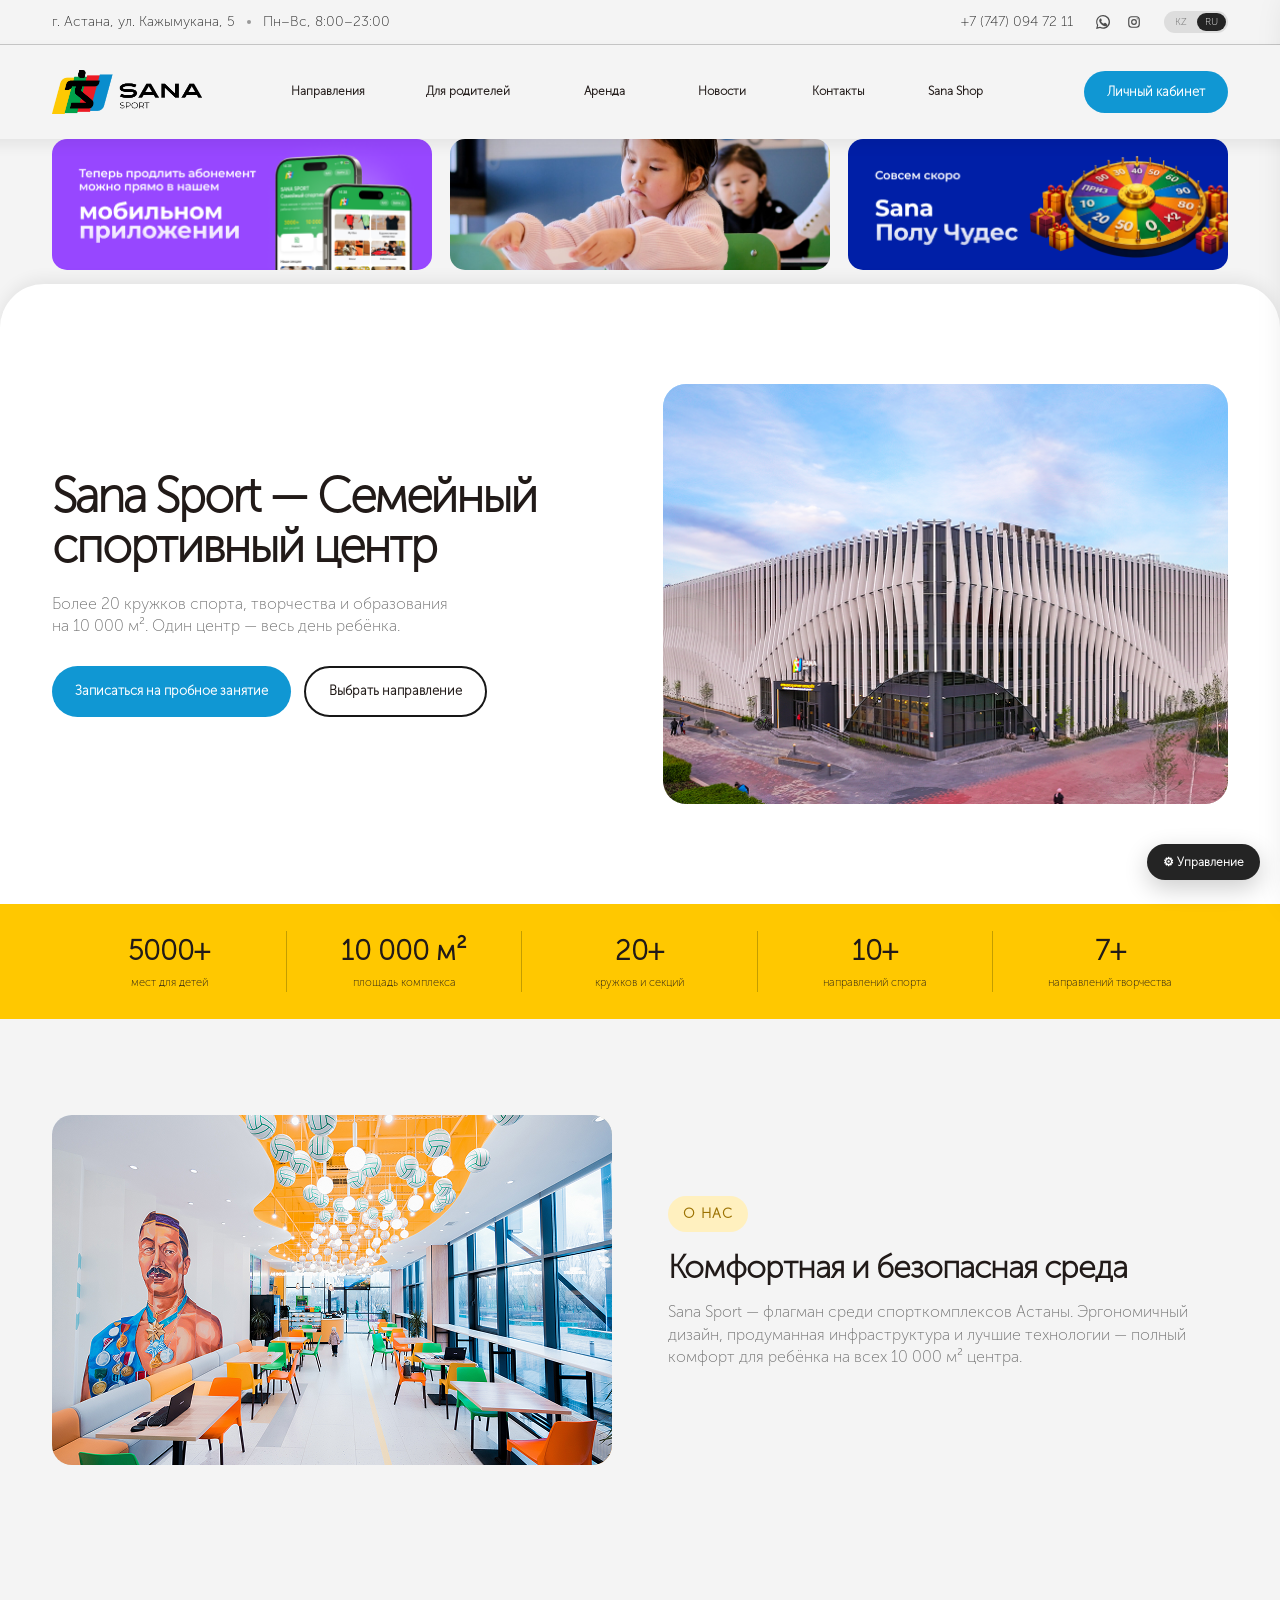
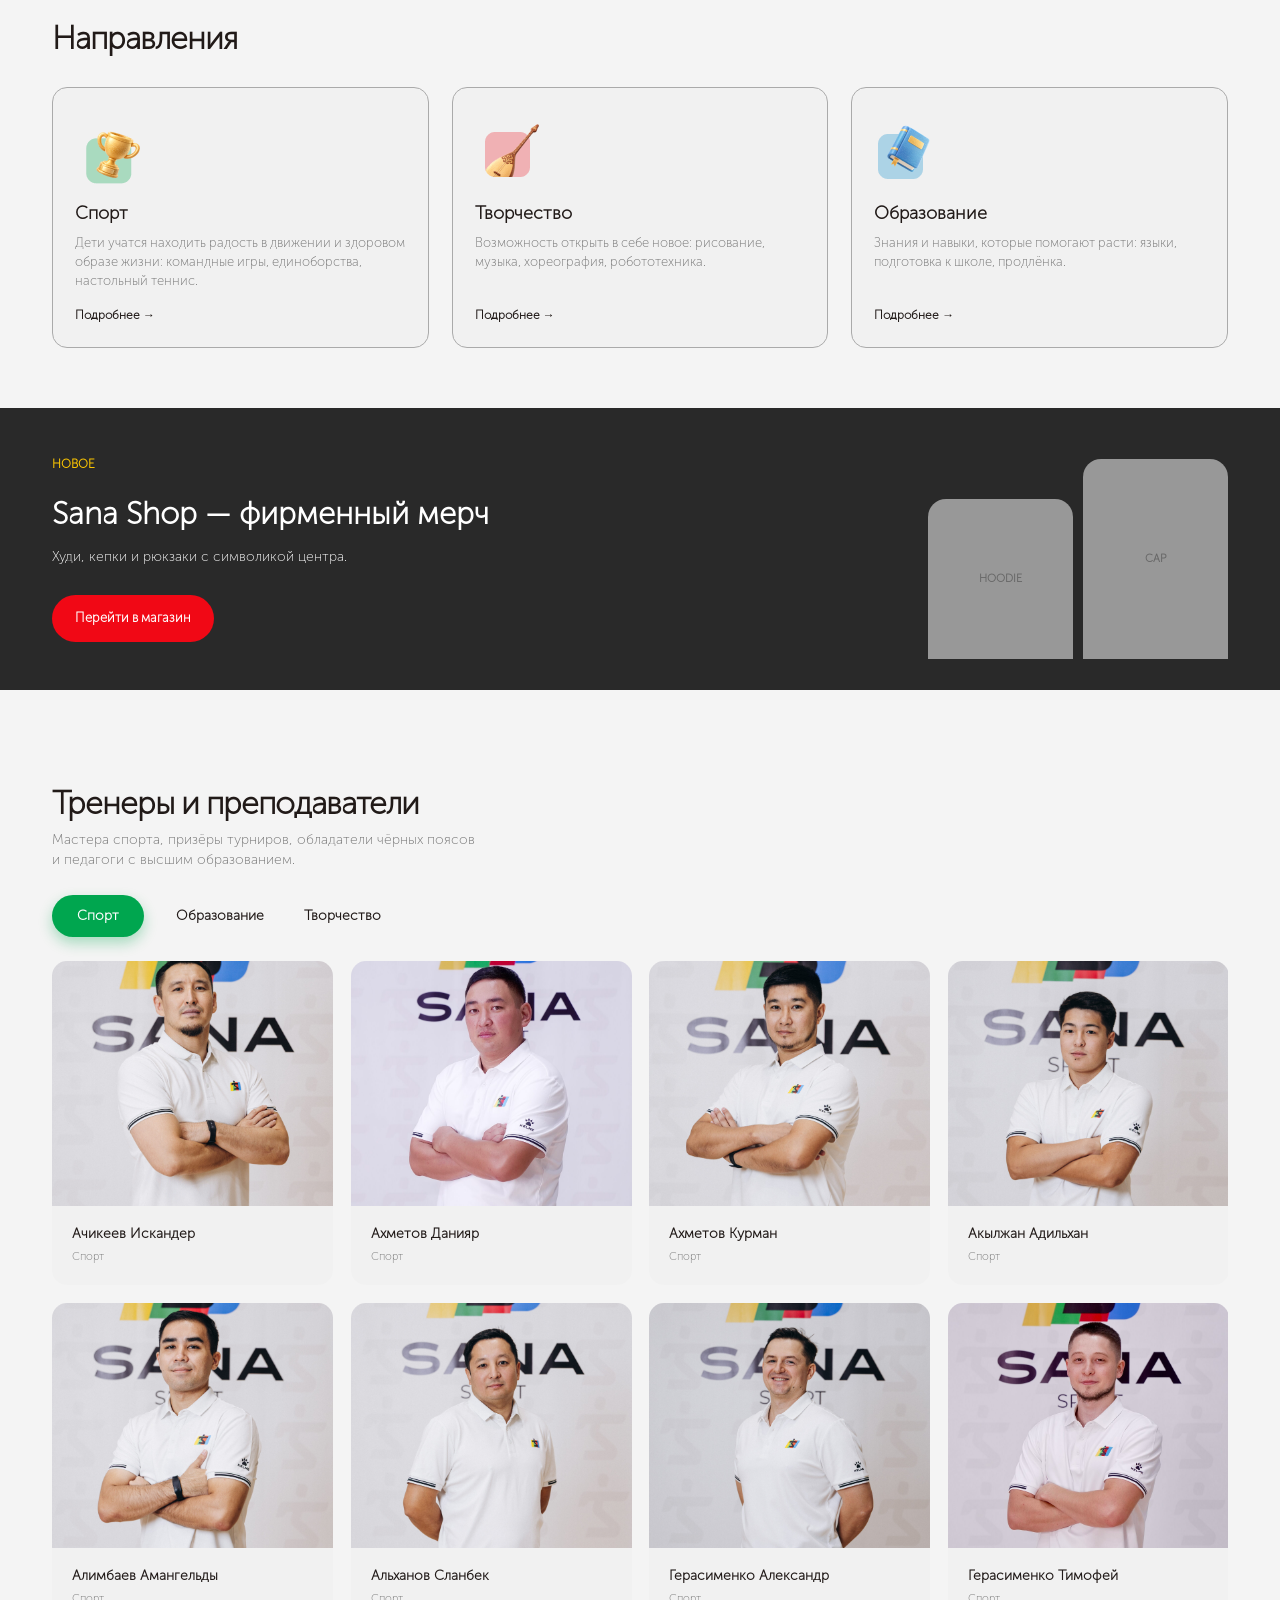
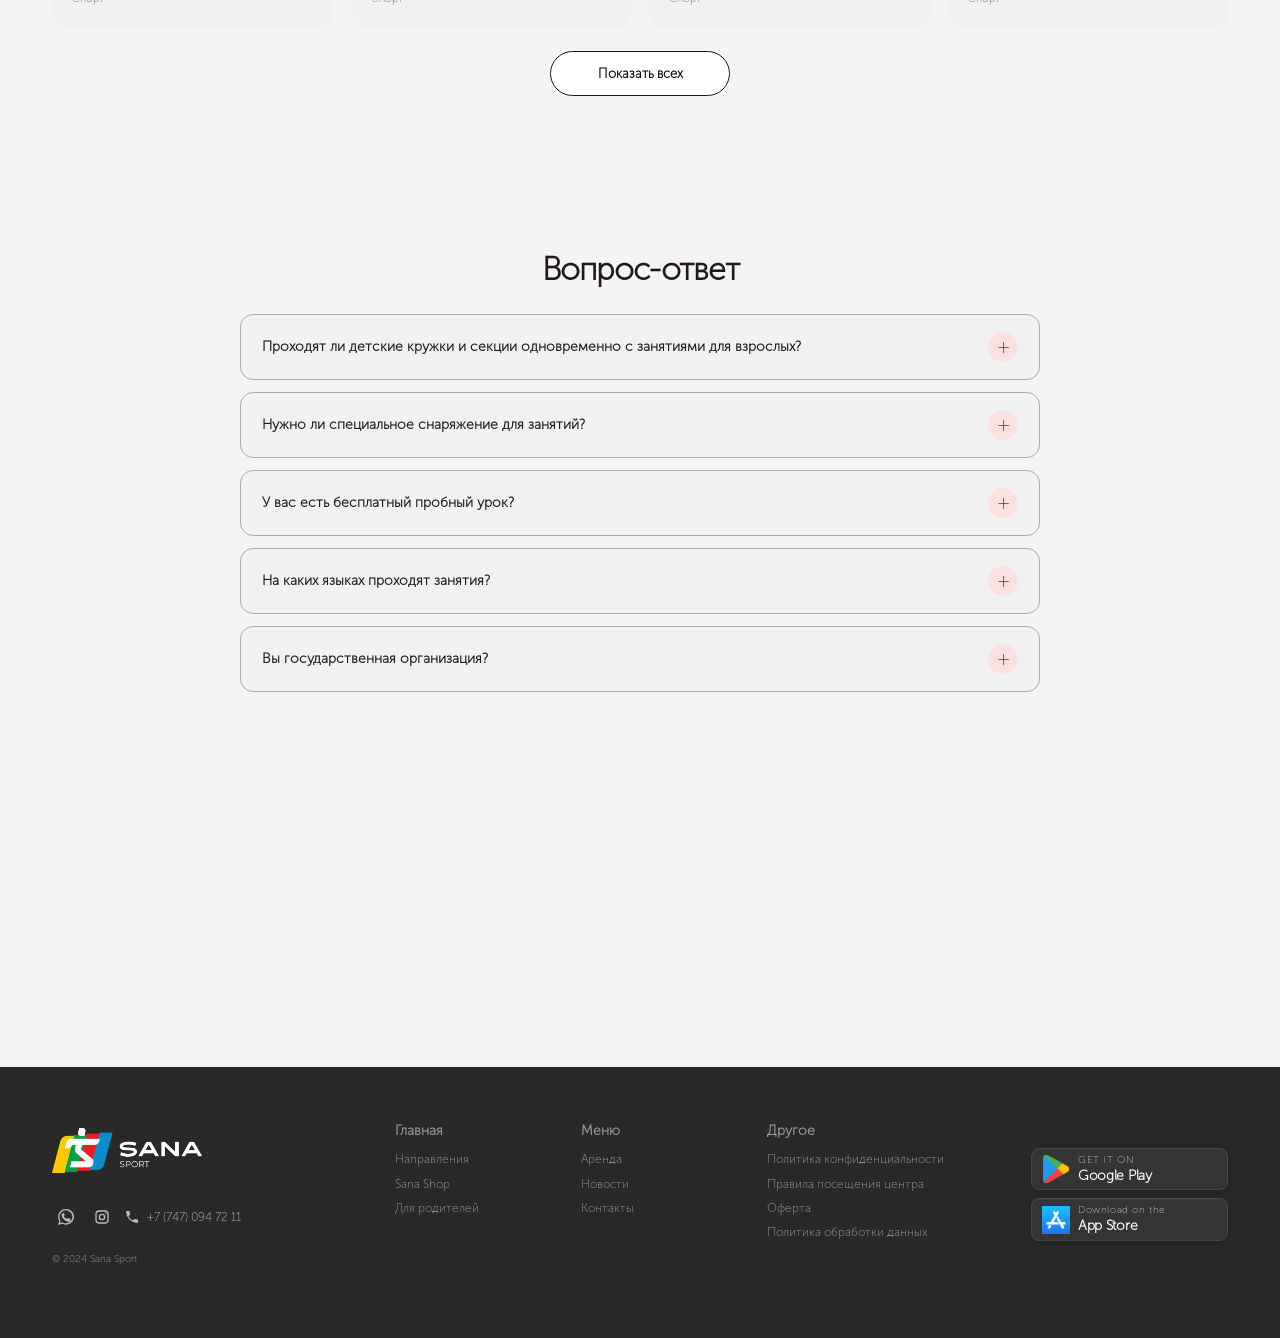
==== index.html @ 3a6a0c50 "Align section banner colors with navigation Co-authored-by: Copilot <223556219+Copilot@users.noreply" ====
﻿<!doctype html>
<html lang="ru">
<head>
  <meta charset="UTF-8">
  <meta name="viewport" content="width=device-width, initial-scale=1.0">
  <meta name="description" content="Sana Sport — семейный спортивный центр в Астане">
  <title>Sana Sport — семейный спортивный центр</title>
  <link rel="preconnect" href="https://fonts.googleapis.com">
  <link rel="preconnect" href="https://fonts.gstatic.com" crossorigin>
  <link href="https://fonts.googleapis.com/css2?family=Manrope:wght@400;500;600;700;800&display=swap" rel="stylesheet">
  <link rel="stylesheet" href="styles.css?v=32">
</head>
<body>
  <div class="topbar">
    <div class="container topbar__inner">
      <span id="site-address">г. Астана, ул. Кажымукана, 5</span>
      <span class="topbar__dot"></span>
      <span>Пн–Вс, 8:00–23:00</span>
      <div class="topbar__right"><a id="site-phone" href="tel:+77470947211">+7 (747) 094 72 11</a><span class="social"><a class="social__link social__link--whatsapp" href="https://wa.me/77000701036" target="_blank" rel="noopener" aria-label="Написать в WhatsApp"><svg aria-hidden="true"><use href="images/social-icons.svg#whatsapp"></use></svg></a><a class="social__link social__link--instagram" href="https://www.instagram.com/sanasportkz/" target="_blank" rel="noopener" aria-label="Открыть Instagram Sana Sport"><svg aria-hidden="true"><use href="images/social-icons.svg#instagram"></use></svg></a></span><span class="languages">KZ <b>RU</b></span></div>
    </div>
  </div>

  <header class="header container">
    <a class="logo" href="#top" aria-label="Sana Sport">
      <img src="images/Group 80.png" alt="Sana Sport">
    </a>
    <button class="menu-toggle" aria-label="Открыть меню">☰</button>
    <nav class="nav">
      <a href="directions.html">Направления</a><a href="parents.html">Для родителей</a><a href="rental.html">Аренда</a><a href="news.html">Новости</a><a href="contacts.html">Контакты</a><a href="shop.html">Sana Shop</a>
    </nav>
    <a class="button button--blue header__account" href="https://sanasportt.bitrix24.site/crm_form_v5jyf/" target="_blank" rel="noopener noreferrer">Личный кабинет</a>
  </header>

  <main id="top">
    <section class="promos container" aria-label="Промо-баннеры">
      <div class="promo promo--violet"></div>
      <div class="promo promo--blue"><div><small>Открыт набор<br>в группы</small><strong>дошкольного<br>образования</strong></div><div class="promo-sun">✦</div></div>
      <div class="promo promo--navy"><div><small>Совсем скоро</small><strong>Sana<br>Полу Чудес</strong></div><div class="wheel">✺</div></div>
    </section>

    <section class="hero-shell">
      <div class="container hero">
        <div class="hero__copy"><h1 id="hero-title">Sana Sport — Семейный<br>спортивный центр</h1><p id="hero-description">Более 20 кружков спорта, творчества и образования<br>на 10 000 м². Один центр — весь день ребёнка.</p><div class="hero__actions"><a class="button button--blue" href="https://sanasportt.bitrix24.site/crm_form_v5jyf/" target="_blank" rel="noopener noreferrer">Записаться на пробное занятие</a><a class="button button--outline" href="directions.html#directions">Выбрать направление</a></div></div>
        <div class="visual visual--building"><img src="images/placeholder.png" alt="Изображение здания Sana Sport" style="display:block;width:100%;height:100%;object-fit:cover"></div>
      </div>
    </section>

    <section class="stats"><div class="container stats__grid"><div><strong>5000+</strong><span>мест для детей</span></div><div><strong>10 000 м²</strong><span>площадь комплекса</span></div><div><strong>20+</strong><span>кружков и секций</span></div><div><strong>10+</strong><span>направлений спорта</span></div><div><strong>7+</strong><span>направлений творчества</span></div></div></section>

    <section class="section container about" id="about"><div class="visual visual--lounge"><img src="images/waitingzone.png" alt="Зона ожидания Sana Sport" style="display:block;width:100%;height:100%;object-fit:cover"></div><div class="about__copy"><small class="eyebrow">О НАС</small><h2>Комфортная и безопасная среда</h2><p>Sana Sport — флагман среди спорткомплексов Астаны. Эргономичный дизайн, продуманная инфраструктура и лучшие технологии — полный комфорт для ребёнка на всех 10 000 м² центра.</p></div></section>

    <section class="section container" id="directions"><h2>Направления</h2><div class="direction-grid"><article class="info-card"><img src = "images/Frame 45.png"><h3>Спорт</h3><p>Дети учатся находить радость в движении и здоровом образе жизни: командные игры, единоборства, настольный теннис.</p><a href="directions.html#directions">Подробнее →</a></article><article class="info-card"><img src = "images/Frame 46.png"><h3>Творчество</h3><p>Возможность открыть в себе новое: рисование, музыка, хореография, робототехника.</p><a href="directions.html#directions">Подробнее →</a></article><article class="info-card"><img src = "images/Frame 47.png"><h3>Образование</h3><p>Знания и навыки, которые помогают расти: языки, подготовка к школе, продлёнка.</p><a href="directions.html#directions">Подробнее →</a></article></div></section>

    <script src="https://static.kuula.io/embed.js" data-kuula="https://kuula.co/share/collection/7cM7F?logo=-1&info=0&fs=1&vr=1&zoom=1&sd=1&autorotate=-0.12&autopalt=1&thumbs=1&alpha=0.69&inst=ru" data-width="100%" data-height="640px"></script>


    <section class="shop" id="shop"><div class="container shop__inner"><div><small class="eyebrow">НОВОЕ</small><h2>Sana Shop — фирменный мерч</h2><p>Худи, кепки и рюкзаки с символикой центра.</p><a class="button button--red" href="shop.html">Перейти в магазин</a></div><div class="shop-products"><span>HOODIE</span><span>CAP</span></div></div></section>

    <section class="section container trainers" id="parents">
      <h2>Тренеры и преподаватели</h2>
      <p>Мастера спорта, призёры турниров, обладатели чёрных поясов<br>и педагоги с высшим образованием.</p>
      <div class="tabs" role="tablist" aria-label="Категории тренеров">
        <button class="tab is-active" data-trainer-filter="sport" role="tab" aria-selected="true">Спорт</button>
        <button class="tab" data-trainer-filter="education" role="tab" aria-selected="false">Образование</button>
        <button class="tab" data-trainer-filter="creative" role="tab" aria-selected="false">Творчество</button>
      </div>
      <div class="trainer-grid" id="trainer-grid">
        <article data-trainer-category="sport"><img class="trainer-photo" src="images/sport_coaches/achikeev_iskander.jpg" alt="Ачикеев Искандер" loading="lazy"><h3>Ачикеев Искандер</h3><p>Спорт</p></article>
        <article data-trainer-category="sport"><img class="trainer-photo" src="images/sport_coaches/akhmetov_daniyar.jpeg" alt="Ахметов Данияр" loading="lazy"><h3>Ахметов Данияр</h3><p>Спорт</p></article>
        <article data-trainer-category="sport"><img class="trainer-photo" src="images/sport_coaches/akhmetov_kurman.jpg" alt="Ахметов Курман" loading="lazy"><h3>Ахметов Курман</h3><p>Спорт</p></article>
        <article data-trainer-category="sport"><img class="trainer-photo" src="images/sport_coaches/akylzhan_adilhan.jpg" alt="Акылжан Адильхан" loading="lazy"><h3>Акылжан Адильхан</h3><p>Спорт</p></article>
        <article data-trainer-category="sport"><img class="trainer-photo" src="images/sport_coaches/alimbayev_amangeldi.jpg" alt="Алимбаев Амангельды" loading="lazy"><h3>Алимбаев Амангельды</h3><p>Спорт</p></article>
        <article data-trainer-category="sport"><img class="trainer-photo" src="images/sport_coaches/alkhanov_slanbek.jpg" alt="Альханов Сланбек" loading="lazy"><h3>Альханов Сланбек</h3><p>Спорт</p></article>
        <article data-trainer-category="sport"><img class="trainer-photo" src="images/sport_coaches/gerassimenko_aleksandr.jpg" alt="Герасименко Александр" loading="lazy"><h3>Герасименко Александр</h3><p>Спорт</p></article>
        <article data-trainer-category="sport"><img class="trainer-photo" src="images/sport_coaches/gerassimenko_timofei.jpeg" alt="Герасименко Тимофей" loading="lazy"><h3>Герасименко Тимофей</h3><p>Спорт</p></article>
        <article data-trainer-category="sport"><img class="trainer-photo" src="images/sport_coaches/hairushev_bekzat.jpeg" alt="Хайрушев Бекзат" loading="lazy"><h3>Хайрушев Бекзат</h3><p>Спорт</p></article>
        <article data-trainer-category="sport"><img class="trainer-photo" src="images/sport_coaches/ilsatov_dauletkhan.jpg" alt="Ильсатов Даулетхан" loading="lazy"><h3>Ильсатов Даулетхан</h3><p>Спорт</p></article>
        <article data-trainer-category="sport"><img class="trainer-photo" src="images/sport_coaches/kabdulov_arsen.jpg" alt="Кабдулов Арсен" loading="lazy"><h3>Кабдулов Арсен</h3><p>Спорт</p></article>
        <article data-trainer-category="sport"><img class="trainer-photo" src="images/sport_coaches/kairov_ilyas.jpg" alt="Каиров Ильяс" loading="lazy"><h3>Каиров Ильяс</h3><p>Спорт</p></article>
        <article data-trainer-category="sport"><img class="trainer-photo" src="images/sport_coaches/korzhov_vladimir.jpg" alt="Коржов Владимир" loading="lazy"><h3>Коржов Владимир</h3><p>Спорт</p></article>
        <article data-trainer-category="sport"><img class="trainer-photo" src="images/sport_coaches/musaev_askhat.jpg" alt="Мусаев Асхат" loading="lazy"><h3>Мусаев Асхат</h3><p>Спорт</p></article>
        <article data-trainer-category="sport"><img class="trainer-photo" src="images/sport_coaches/polorotova_yana.jpg" alt="Полоротова Яна" loading="lazy"><h3>Полоротова Яна</h3><p>Спорт</p></article>
        <article data-trainer-category="sport"><img class="trainer-photo" src="images/sport_coaches/rakhymberdi_namazbay.jpg" alt="Рахымберди Намазбай" loading="lazy"><h3>Рахымберди Намазбай</h3><p>Спорт</p></article>
        <article data-trainer-category="sport"><img class="trainer-photo" src="images/sport_coaches/ramazanov_kabyl.jpg" alt="Рамазанов Кабыл" loading="lazy"><h3>Рамазанов Кабыл</h3><p>Спорт</p></article>
        <article data-trainer-category="sport"><img class="trainer-photo" src="images/sport_coaches/savchenko_artur.jpg" alt="Савченко Артур" loading="lazy"><h3>Савченко Артур</h3><p>Спорт</p></article>
        <article data-trainer-category="sport"><img class="trainer-photo" src="images/sport_coaches/serikova_aruzhan.jpg" alt="Серикова Аружан" loading="lazy"><h3>Серикова Аружан</h3><p>Спорт</p></article>
        <article data-trainer-category="sport"><img class="trainer-photo" src="images/sport_coaches/strikhar_vladimir.jpg" alt="Стрихар Владимир" loading="lazy"><h3>Стрихар Владимир</h3><p>Спорт</p></article>
        <article data-trainer-category="sport"><img class="trainer-photo" src="images/sport_coaches/tabazharov_arman.jpg" alt="Табажаров Арман" loading="lazy"><h3>Табажаров Арман</h3><p>Спорт</p></article>
        <article data-trainer-category="sport"><img class="trainer-photo" src="images/sport_coaches/tazhiyev_nursultan.jpg" alt="Тажиев Нурсултан" loading="lazy"><h3>Тажиев Нурсултан</h3><p>Спорт</p></article>
        <article data-trainer-category="sport"><img class="trainer-photo" src="images/sport_coaches/zhevid_svyatoslav.jpg" alt="Жевидь Святослав" loading="lazy"><h3>Жевидь Святослав</h3><p>Спорт</p></article>
        <article data-trainer-category="sport"><img class="trainer-photo" src="images/sport_coaches/zhumash_laura.jpg" alt="Жумаш Лаура" loading="lazy"><h3>Жумаш Лаура</h3><p>Спорт</p></article>
        <article data-trainer-category="education"><img class="trainer-photo" src="images/education_teachers/agybayev_sanzhar.jpg" alt="Агыбаев Санжар" loading="lazy"><h3>Агыбаев Санжар</h3><p>Образование</p><p>Выпускник Maqsut Narikbayev University по направлению «Международные отношения и дипломатия», магистрант AIU. Уровень английского языка — C1. Опыт работы — более 4 лет. Ученики достигали уровня B2 с уровня A2 за год и поступали в иностранные учебные заведения. IELTS 7.0.</p></article>
        <article data-trainer-category="education"><img class="trainer-photo" src="images/education_teachers/cherpityak_viloetta.jpg" alt="Черпитяк Виолетта" loading="lazy"><h3>Черпитяк Виолетта</h3><p>Образование</p></article>
        <article data-trainer-category="education"><img class="trainer-photo" src="images/education_teachers/kapanova_balsaya.jpg" alt="Капанова Балсая" loading="lazy"><h3>Капанова Балсая</h3><p>Образование</p></article>
        <article data-trainer-category="education"><img class="trainer-photo" src="images/education_teachers/kaziyeva_aidana.jpg" alt="Казиева Айдана" loading="lazy"><h3>Казиева Айдана</h3><p>Образование</p></article>
        <article data-trainer-category="education"><img class="trainer-photo" src="images/education_teachers/khamzina_samira.jpg" alt="Хамзина Самира" loading="lazy"><h3>Хамзина Самира</h3><p>Образование</p></article>
        <article data-trainer-category="education"><img class="trainer-photo" src="images/education_teachers/kobenova_zamzagul.jpg" alt="Кобенова Замзагуль" loading="lazy"><h3>Кобенова Замзагуль</h3><p>Образование</p></article>
        <article data-trainer-category="education creative"><img class="trainer-photo" src="images/education_teachers/mukhtar_ramazan.jpg" alt="Мухтар Рамазан" loading="lazy"><h3>Мухтар Рамазан</h3><p>Образование и творчество</p></article>
        <article data-trainer-category="education"><img class="trainer-photo" src="images/education_teachers/shaikenova_kymbat.jpg" alt="Шайкенова Кымбат" loading="lazy"><h3>Шайкенова Кымбат</h3><p>Образование</p></article>
        <article data-trainer-category="creative"><img class="trainer-photo" src="images/art_teachers/andyrova_yaroslava.jpg" alt="Андирова Ярослава" loading="lazy"><h3>Андирова Ярослава</h3><p>Творчество</p></article>
        <article data-trainer-category="creative"><img class="trainer-photo" src="images/art_teachers/botakoziyeva_madina.jpg" alt="Ботакозиева Мадина" loading="lazy"><h3>Ботакозиева Мадина</h3><p>Творчество</p></article>
        <article data-trainer-category="creative"><img class="trainer-photo" src="images/art_teachers/khalikov_ilya.jpg" alt="Халиков Илья" loading="lazy"><h3>Халиков Илья</h3><p>Творчество</p></article>
        <article data-trainer-category="creative"><img class="trainer-photo" src="images/art_teachers/kogildir_kuzenkyzy.jpg" alt="Когильдир Кузенкызы" loading="lazy"><h3>Когильдир Кузенкызы</h3><p>Творчество</p></article>
        <article data-trainer-category="creative"><img class="trainer-photo" src="images/art_teachers/kozhakhmet_ayaulym.jpg" alt="Кожахмет Аяулым" loading="lazy"><h3>Кожахмет Аяулым</h3><p>Творчество</p></article>
        <article data-trainer-category="creative"><img class="trainer-photo" src="images/art_teachers/makanova_inkar.jfif" alt="Маканова Инкар" loading="lazy"><h3>Маканова Инкар</h3><p>Творчество</p></article>
        <article data-trainer-category="creative"><img class="trainer-photo" src="images/art_teachers/masagutova_assyl.jpg" alt="Масагутова Асыл" loading="lazy"><h3>Масагутова Асыл</h3><p>Творчество</p></article>
        <article data-trainer-category="creative"><img class="trainer-photo" src="images/art_teachers/narenova_aizhan.jpg" alt="Наренова Айжан" loading="lazy"><h3>Наренова Айжан</h3><p>Творчество</p></article>
        <article data-trainer-category="creative"><img class="trainer-photo" src="images/art_teachers/sovetkanova_meraya.jpg" alt="Советканова Мерая" loading="lazy"><h3>Советканова Мерая</h3><p>Творчество</p></article>
        <article data-trainer-category="creative"><img class="trainer-photo" src="images/art_teachers/zhanatbekova_zere.jpg" alt="Жанатбекова Зере" loading="lazy"><h3>Жанатбекова Зере</h3><p>Творчество</p></article>
      </div>
      <button class="button button--outline trainer-toggle" id="trainer-toggle" type="button" aria-controls="trainer-grid" aria-expanded="false">Показать всех</button>
    </section>

    <section class="faq section container" id="faq"><h2>Вопрос-ответ</h2><div class="faq-list"><details open><summary>Проходят ли детские кружки и секции одновременно с занятиями для взрослых? <b>−</b></summary><p>Да, расписание разделено по залам и времени — дети и взрослые не пересекаются на площадках.</p></details><details><summary>Нужно ли специальное снаряжение для занятий? <b>+</b></summary><p>На первом занятии всё необходимое оборудование предоставляется центром.</p></details><details><summary>У вас есть бесплатный пробный урок? <b>+</b></summary><p>Да, оставьте заявку, и администратор подберёт удобное направление.</p></details><details><summary>На каких языках проходят занятия? <b>+</b></summary><p>Занятия проходят на русском и казахском языках.</p></details><details><summary>Вы государственная организация? <b>+</b></summary><p>Sana Sport — частный семейный спортивный центр.</p></details></div></section>

    <section class="contact container" id="contact"><div><h2>Получите бесплатный<br>пробный урок</h2><p>Оставьте контакты — вам перезвонят и подберут<br>удобное направление и время.</p></div><form action="https://sanasportt.bitrix24.site/crm_form_v5jyf/" method="get" target="_blank" rel="noopener noreferrer"><input type="text" placeholder="Ваше имя" required><input type="tel" placeholder="Телефон родителя" required><button class="button button--dark" type="submit">Отправить заявку</button><span class="form-status" role="status"></span></form></section>
  </main>

  <button class="admin-launcher" id="admin-open" type="button" aria-label="Открыть управление сайтом">⚙ Управление</button>
  <aside class="admin-panel" id="admin-panel" aria-hidden="true">
    <div class="admin-panel__header"><div><small>ПАНЕЛЬ УПРАВЛЕНИЯ</small><h2>Наполнение сайта</h2></div><button class="admin-close" id="admin-close" type="button" aria-label="Закрыть">×</button></div>
    <p class="admin-note">Изменения сохраняются в этом браузере. Фотографии можно добавить в формате JPG, PNG или WebP.</p>
    <form id="admin-form">
      <label>Заголовок на первом экране<textarea name="heroTitle" rows="2"></textarea></label>
      <label>Описание<textarea name="heroDescription" rows="3"></textarea></label>
      <label>Адрес<input name="address" type="text"></label>
      <label>Телефон<input name="phone" type="text"></label>
      <div class="admin-upload"><label>Фото первого экрана<input name="heroImage" type="file" accept="image/*"></label><button class="admin-remove" data-image="heroImage" type="button">Убрать фото</button></div>
      <div class="admin-upload"><label>Фото блока «О нас»<input name="aboutImage" type="file" accept="image/*"></label><button class="admin-remove" data-image="aboutImage" type="button">Убрать фото</button></div>
      <div class="admin-actions"><button class="button button--blue" type="submit">Сохранить изменения</button><button class="admin-reset" id="admin-reset" type="button">Сбросить</button></div>
      <span class="admin-status" id="admin-status" role="status"></span>
    </form>
  </aside>
  <div class="trainer-modal" id="trainer-modal" role="dialog" aria-modal="true" aria-labelledby="trainer-modal-name" aria-hidden="true"><div class="trainer-modal__dialog"><button class="trainer-modal__close" id="trainer-modal-close" type="button" aria-label="Закрыть">×</button><div class="trainer-modal__avatar" id="trainer-modal-avatar"></div><div class="trainer-modal__content"><small>КОМАНДА SANA SPORT</small><h2 id="trainer-modal-name"></h2><p id="trainer-modal-role"></p><a class="button button--red" href="https://sanasportt.bitrix24.site/crm_form_v5jyf/" target="_blank" rel="noopener noreferrer">Связаться с нами</a></div></div></div>

  <footer class="footer"><div class="container footer__grid"><div><a class="logo logo--light" href="#top"><img src="images/Group 102.png" alt="Sana Sport"></a><div class="footer-social">◉　◎　◌</div><small>© 2024 Sana Sport</small></div><div><h4>Главная</h4><a href="directions.html">Направления</a><a href="shop.html">Sana Shop</a><a href="parents.html">Для родителей</a></div><div><h4>Меню</h4><a href="#shop">Аренда</a><a href="news.html">Новости</a><a href="contacts.html">Контакты</a></div><div><h4>Другое</h4><a href="privacy.html" target="_blank" rel="noopener noreferrer">Политика конфиденциальности</a><a href="rules.html" target="_blank" rel="noopener noreferrer">Правила посещения центра</a><a href="public-offer.html" target="_blank" rel="noopener noreferrer">Оферта</a><a href="privacy.html" target="_blank" rel="noopener noreferrer">Политика обработки данных</a></div><div class="footer__stores"><div class="footer__download-actions"><a class="store-badge store-badge--google" href="https://play.google.com/store/apps/details?id=kz.sanasport.app&pli=1" target="_blank" rel="noopener noreferrer" aria-label="Скачать в Google Play"><img class="store-badge__icon" src="images/google-play.png" alt="Google Play"><span class="store-badge__meta"><small>GET IT ON</small><strong>Google Play</strong></span></a><a class="store-badge store-badge--apple" href="https://apps.apple.com/kz/app/sanasport/id6756905506" target="_blank" rel="noopener noreferrer" aria-label="Скачать в App Store"><img class="store-badge__icon" src="images/app-store.png" alt="App Store"><span class="store-badge__meta"><small>Download on the</small><strong>App Store</strong></span></a></div></div></footer>
  <script src="script.js?v=18"></script>
</body>
</html>
---- styles.css ----
﻿:root {
  --ink: #211a18;
  --muted: #717171;
  --line: #d1d1d1;
  --blue: #1097d3;
  --yellow: #ffc800;
  --red: #f10815;
  --green: #00a64f;
  --soft: #f1f1f1;
  --dark: #292929;
  --ease-out: cubic-bezier(0.23, 1, 0.32, 1);
  --button-motion-duration: 160ms;
  --display-font: "Museo Sans Cyrl", Arial, sans-serif;
}
* {
  box-sizing: border-box;
}
html {
  scroll-behavior: smooth;
}
body {
  margin: 0;
  color: var(--ink);
  font: 400 14px/1.45 var(--display-font);
  background: #f4f4f4;
}
:where(
  .hero h1,
  .about h2,
  .section h2,
  .shop h2,
  .contact h2,
  .tariffs-heading h1,
  .directions-heading h1,
  .parents-heading h1,
  .news-heading h1,
  .rental-heading h1,
  .contacts-heading h1,
  .shop-heading h1
) {
  font-family: var(--display-font);
  font-weight: 700;
}
a {
  color: inherit;
  text-decoration: none;
}
.container {
  width: min(1176px, calc(100% - 48px));
  margin: auto;
}
.topbar {
  height: 45px;
  border-bottom: 1px solid #c7c7c7;
  color: #292929;
  font-size: 14px;
}
.topbar__inner {
  height: 100%;
  display: flex;
  align-items: center;
  gap: 12px;
}
.topbar__dot {
  width: 4px;
  height: 4px;
  border-radius: 50%;
  background: #999;
}
.topbar__right {
  margin-left: auto;
  display: flex;
  align-items: center;
  gap: 18px;
}
.social {
  display: flex;
  align-items: center;
  gap: 7px;
}
.social__link {
  display: grid;
  width: 24px;
  height: 24px;
  place-items: center;
  border-radius: 50%;
  color: #4b4b4b;
  transition:
    background-color 160ms ease,
    color 160ms ease,
    transform 160ms var(--ease-out);
}
.social__link svg {
  width: 14px;
  height: 14px;
}
.contacts-social .social__link {
  width: 36px;
  height: 36px;
}
.contacts-social .social__link svg {
  width: 21px;
  height: 21px;
}
@media (hover: hover) and (pointer: fine) {
  .social__link:hover {
    color: #fff;
    transform: translateY(-1px);
  }
  .footer-social .social__link:hover {
    transform: none;
  }
  .social__link--whatsapp:hover {
    background: #25d366;
  }
  .social__link--instagram:hover {
    background: #d62976;
  }
  .footer-social .social__link--whatsapp:hover {
    background: transparent;
    color: #25d366;
  }
  .footer-social .social__link--instagram:hover {
    background: transparent;
    color: #d62976;
  }
}
.social__link:focus-visible {
  outline: 2px solid var(--blue);
  outline-offset: 2px;
}
.languages {
  display: inline-flex;
  align-items: center;
  gap: 2px;
  background: #ddd;
  border-radius: 20px;
  padding: 2px;
  font-size: 10px;
  color: #666;
}
.languages b {
  display: inline-block;
  padding: 3px 6px;
  color: #fff;
  background: #242424;
  border-radius: 13px;
  margin-left: 5px;
}
.languages a {
  display: inline-block;
  min-width: 29px;
  padding: 4px 6px;
  border-radius: 13px;
  color: #666;
  text-align: center;
  line-height: 1;
  transition:
    color 160ms ease,
    background-color 160ms ease;
}
.languages a.is-current {
  color: #fff;
  background: #242424;
}
body.is-kazakh .tab[data-trainer-filter="creative"] {
  width: 142px;
}
.header {
  position: sticky;
  top: 0;
  z-index: 50;
  isolation: isolate;
  height: 94px;
  display: flex;
  align-items: center;
  gap: 34px;
}
.header::before {
  position: absolute;
  z-index: -1;
  inset: 0 -100vw;
  content: "";
  background: #f4f4f4;
  box-shadow: 0 6px 14px #0001;
}
.logo {
  display: flex;
  align-items: center;
  gap: 9px;
  font-size: 23px;
  font-weight: 800;
  letter-spacing: -0.8px;
}
.logo small {
  display: block;
  font-size: 9px;
  letter-spacing: 0.5px;
  font-weight: 500;
}
.logo-mark {
  position: relative;
  display: block;
  width: 39px;
  height: 33px;
  background: #f4c400;
  clip-path: polygon(18% 0, 100% 0, 84% 100%, 0 100%);
}
.logo-mark i,
.logo-mark b,
.logo-mark em {
  position: absolute;
  display: block;
}
.logo-mark i {
  background: #00a5de;
  width: 19px;
  height: 12px;
  right: 0;
  top: 5px;
}
.logo-mark b {
  background: #ef202c;
  width: 19px;
  height: 13px;
  left: 8px;
  top: 11px;
}
.logo-mark em {
  background: #1b1b1b;
  width: 15px;
  height: 23px;
  left: 12px;
  top: 5px;
  clip-path: polygon(0 0, 100% 0, 80% 100%, 20% 100%);
}
.nav {
  position: absolute;
  left: 50%;
  display: flex;
  align-items: center;
  gap: 25px;
  margin-left: 0;
  font-size: 12px;
  font-weight: 700;
  transform: translateX(-50%);
}
.nav a {
  --nav-color: var(--blue);
  position: relative;
  isolation: isolate;
  overflow: hidden;
  display: inline-flex;
  align-items: center;
  justify-content: center;
  width: auto;
  min-width: 92px;
  min-height: 42px;
  padding: 10px 12px;
  border-radius: 999px;
  text-align: center;
  line-height: 1.15;
  white-space: nowrap;
  transition:
    color 0.3s ease,
    box-shadow 0.3s ease,
    transform 0.3s ease;
}
.nav a[href="parents.html"] {
  width: 132px;
  white-space: nowrap;
}
.nav a::after {
  position: absolute;
  z-index: -1;
  inset: 0;
  width: 0;
  content: "";
  border-radius: inherit;
  background: var(--nav-color);
  transition: width 0.3s ease;
}
.nav a:hover,
.nav a:focus-visible {
  color: #fff !important;
  box-shadow: 0 8px 18px color-mix(in srgb, var(--nav-color) 35%, transparent);
  transform: translateY(-2px);
}
.nav a:hover::after,
.nav a:focus-visible::after {
  width: 100%;
}
.nav a:nth-child(4n + 2) {
  --nav-color: var(--yellow);
}
.nav a:nth-child(4n + 3) {
  --nav-color: var(--red);
}
.nav a:nth-child(4n + 4) {
  --nav-color: var(--green);
}
.nav a:nth-child(4n + 1) {
  --nav-color: var(--blue);
}
.nav a.is-current {
  color: #fff !important;
  background: var(--nav-color);
  box-shadow: 0 6px 14px color-mix(in srgb, var(--nav-color) 32%, transparent);
}
.nav a:nth-child(4n + 2).is-current {
  color: #242424 !important;
}
@media (prefers-reduced-motion: reduce) {
  .nav a,
  .nav a::after {
    transition: none;
  }
  .nav a:hover,
  .nav a:focus-visible {
    transform: none;
  }
}
.button {
  border: 0;
  border-radius: 30px;
  display: inline-flex;
  justify-content: center;
  align-items: center;
  padding: 14px 23px;
  font-size: 13px;
  font-weight: 800;
  cursor: pointer;
  font-family: inherit;
}
.button--blue {
  color: #fff;
  background: var(--blue);
}
.button--outline {
  border: 2px solid #171717;
  background: #fff;
}
.button--red {
  color: #fff;
  background: var(--red);
}
.button--dark {
  color: #fff;
  background: #2c2c2c;
}
.header__account {
  padding: 12px 23px;
}
@media (min-width: 901px) {
  .header__account {
    margin-left: auto;
  }
}
.menu-toggle {
  display: none;
  background: none;
  border: 0;
  font-size: 24px;
}
.promos {
  display: grid;
  grid-template-columns: 1fr 1fr 1fr;
  gap: 18px;
  padding-bottom: 14px;
}
.promo {
  height: 131px;
  border-radius: 15px;
  color: #fff;
  padding: 27px 28px;
  display: flex;
  justify-content: space-between;
  overflow: hidden;
  position: relative;
}
.promo small,
.promo strong {
  display: none;
}
.promo--violet {
  background-image: url("images/mobile app.png");
  background-size: cover;
  background-position: center;
  background-repeat: no-repeat;
}
.promo--blue {
  background-image: url("images/preschool.png");
  background-size: cover;
  background-position: center;
  background-repeat: no-repeat;
}
.promo--navy {
  background-image: url("images/polechudes.png");
  background-size: cover;
  background-position: center;
  background-repeat: no-repeat;
}
.promo > div:first-child,
.promo > div:last-child {
  display: none;
}
.promo .phone-stack,
.promo .promo-sun,
.promo .wheel {
  display: none;
}
.hero-shell {
  background: #fff;
  border-radius: 44px 44px 0 0;
  box-shadow: 0 -4px 16px #00000012;
}
.hero {
  min-height: 620px;
  display: grid;
  grid-template-columns: 1fr 1fr;
  align-items: center;
  gap: 45px;
}
.hero h1 {
  font-size: 48px;
  line-height: 1.04;
  letter-spacing: -2px;
  margin: 0 0 22px;
}
.hero p,
.about p {
  color: var(--muted);
  font-size: 16px;
  line-height: 1.4;
}
.hero__actions {
  display: flex;
  gap: 13px;
  margin-top: 28px;
}
.visual {
  border-radius: 23px;
  overflow: hidden;
  position: relative;
}
.visual--building {
  height: 420px;
  background: linear-gradient(160deg, #94d0ff, #e6dbdd 55%, #b8a19e);
  box-shadow: inset 0 0 90px #fff6;
}
.building-lines {
  position: absolute;
  inset: 28% 0 0;
  background:
    repeating-linear-gradient(90deg, transparent 0 10px, #fff9 11px 13px),
    linear-gradient(
      165deg,
      transparent 20%,
      #856c6c 20% 23%,
      transparent 23% 34%,
      #705e61 34% 37%,
      transparent 37%
    );
  clip-path: polygon(5% 30%, 95% 30%, 100% 100%, 0 100%);
}
.visual-label {
  position: absolute;
  bottom: 32px;
  left: 50%;
  transform: translateX(-50%);
  font-size: 18px;
  font-weight: 800;
  color: #fff;
  background: #1d2527dd;
  padding: 9px 16px;
  border-radius: 5px;
  text-align: center;
}
.visual-label small {
  font-size: 8px;
  letter-spacing: 2px;
}
.stats {
  background: var(--yellow);
}
.stats__grid {
  display: grid;
  grid-template-columns: repeat(5, 1fr);
  padding: 27px 0;
}
.stats__grid > div {
  text-align: center;
  border-right: 1px solid #c39d00;
}
.stats__grid > div:last-child {
  border: 0;
}
.stats strong {
  display: block;
  font-size: 28px;
}
.stats span {
  font-size: 11px;
}
.section {
  padding-top: 96px;
  padding-bottom: 60px;
}
.about {
  display: grid;
  grid-template-columns: 1fr 1fr;
  align-items: center;
  gap: 56px;
}
.about .eyebrow {
  display: inline-flex;
  width: fit-content;
  margin-bottom: 18px;
  padding: 8px 15px;
  border-radius: 999px;
  background: #fff0bf;
  color: #9b7100;
  font-size: 14px;
  letter-spacing: 1px;
}
.visual--lounge {
  height: 350px;
  background: linear-gradient(130deg, #edf5fb, #cae9f1 55%, #ff9426);
  border-radius: 20px;
}
.lounge-balls {
  font-size: 27px;
  line-height: 2;
  color: #fff;
  position: absolute;
  right: 24px;
  top: 18px;
}
.lounge-tables {
  position: absolute;
  bottom: 0;
  left: 0;
  right: 0;
  height: 47%;
  background: repeating-linear-gradient(
    90deg,
    #f39127 0 40px,
    #40aa76 40px 78px,
    #f7a622 78px 117px
  );
  clip-path: polygon(0 18%, 100% 0, 100% 100%, 0 100%);
}
.visual--lounge > span {
  position: absolute;
  bottom: 20px;
  left: 20px;
  background: #fff;
  color: #666;
  padding: 5px 10px;
  border-radius: 4px;
  font-size: 11px;
}
.eyebrow {
  display: block;
  color: var(--red);
  font-size: 12px;
  font-weight: 800;
  margin-bottom: 18px;
}
.news-toolbar {
  display: flex;
  align-items: center;
  justify-content: space-between;
  gap: 16px;
  margin: 20px 0 28px;
}
.news-filter {
  position: relative;
  display: grid;
  min-width: 250px;
  gap: 5px;
  padding: 11px 48px 11px 16px;
  border: 1px solid #e5e8ef;
  border-radius: 16px;
  background: #fff;
  box-shadow: 0 10px 26px rgba(14, 25, 44, 0.06);
  color: var(--ink);
  transition: border-color 180ms var(--ease-out), box-shadow 180ms var(--ease-out);
}
.news-filter:focus-within {
  border-color: var(--blue);
  box-shadow: 0 0 0 3px rgba(39, 92, 190, 0.12);
}
.news-filter span {
  color: var(--muted);
  font-size: 11px;
  font-weight: 700;
  letter-spacing: 0.06em;
  text-transform: uppercase;
}
.news-filter select {
  width: 100%;
  border: 0;
  background: transparent;
  color: var(--ink);
  font: 700 14px var(--display-font);
  outline: none;
  cursor: pointer;
  appearance: none;
}
.news-filter::after {
  position: absolute;
  top: 50%;
  right: 15px;
  display: grid;
  width: 28px;
  height: 28px;
  place-items: center;
  border-radius: 50%;
  background: #f3f5f9;
  color: var(--blue);
  content: "⌄";
  font-size: 18px;
  line-height: 1;
  pointer-events: none;
  transform: translateY(-25%);
}
.news-show-more {
  border: 0;
  border-radius: 999px;
  background: var(--yellow);
  color: #1e1f24;
  padding: 11px 18px;
  font: 700 14px var(--display-font);
  cursor: pointer;
  transition: transform 180ms var(--ease-out), box-shadow 180ms var(--ease-out);
}
.news-show-more:hover,
.news-show-more:focus-visible {
  transform: translateY(-1px);
  box-shadow: 0 12px 24px rgba(245, 181, 38, 0.28);
}
.news-show-more[hidden] {
  display: none;
}
.news-card.is-hidden {
  display: none;
}
.news-empty {
  display: none;
  grid-column: 1 / -1;
  padding: 28px;
  border-radius: 16px;
  background: var(--soft);
  color: var(--muted);
  text-align: center;
}
.news-empty.is-visible {
  display: block;
}
.about h2,
.section h2 {
  font-size: 32px;
  line-height: 1.1;
  letter-spacing: -1px;
  margin: 0 0 16px;
}
.direction-grid {
  display: grid;
  grid-template-columns: repeat(3, 1fr);
  gap: 23px;
  margin-top: 31px;
}
.info-card,
.price-grid article {
  background: var(--soft);
  border: 1px solid #aaa;
  border-radius: 15px;
  padding: 22px;
}
.direction-grid .info-card {
  display: flex;
  flex-direction: column;
}
.direction-grid .info-card > img {
  align-self: flex-start;
  width: 78px;
  height: 78px;
  flex: 0 0 78px;
  object-fit: scale-down;
}
.card-icon {
  display: flex;
  width: 45px;
  height: 45px;
  border-radius: 8px;
  justify-content: center;
  align-items: center;
  font-size: 25px;
}
.card-icon--green {
  background: #aaddc1;
}
.card-icon--pink {
  background: #f0b2b7;
}
.card-icon--cyan {
  background: #acd9ef;
}
.info-card h3 {
  font-size: 18px;
  margin: 12px 0 8px;
}
.info-card p {
  min-height: 73px;
  color: var(--muted);
  margin: 0;
  font-size: 13px;
}
.info-card a {
  display: block;
  margin-top: auto;
  font-size: 12px;
  font-weight: 800;
}
.panorama {
  height: 480px;
  background: #07172e;
  color: #fff;
  position: relative;
  overflow: hidden;
}
.panorama__scene {
  height: 100%;
  position: relative;
  background: linear-gradient(
    #071a3c 0%,
    #122c59 51%,
    #f39818 52%,
    #101723 100%
  );
}
.sky {
  position: absolute;
  width: 100%;
  height: 46%;
  background:
    radial-gradient(ellipse at 80% 80%, #ff9c00 0 3%, transparent 18%),
    radial-gradient(ellipse at 20% 60%, #214f7f, transparent 42%);
}
.city {
  position: absolute;
  bottom: 43%;
  width: 100%;
  height: 27%;
  display: flex;
  align-items: end;
  justify-content: center;
  gap: 8px;
}
.city i {
  display: block;
  width: 11%;
  height: 50%;
  background: #26374b;
  box-shadow: inset 0 0 0 3px #354c62;
}
.city i:nth-child(2) {
  height: 80%;
}
.city i:nth-child(3) {
  height: 62%;
}
.city i:nth-child(4) {
  height: 92%;
}
.city i:nth-child(5) {
  height: 70%;
}
.lights {
  position: absolute;
  bottom: 0;
  width: 100%;
  height: 45%;
  background: repeating-linear-gradient(
    100deg,
    transparent 0 75px,
    #fca31c 77px 80px,
    transparent 82px 150px
  );
  opacity: 0.8;
}
.panorama__tag {
  position: absolute;
  top: 43%;
  left: 62%;
  background: #e3171f;
  font-weight: 800;
  padding: 4px 12px;
  transform: rotate(-3deg);
}
.panorama__caption {
  position: absolute;
  bottom: 0;
  left: 0;
  right: 0;
  text-align: center;
  background: #050505dd;
  padding: 16px;
  color: #aaa;
  font-size: 11px;
}
.panorama__caption span {
  color: #fff;
  margin-left: 35px;
}
.section-heading {
  display: flex;
  justify-content: space-between;
  align-items: center;
  margin-bottom: 29px;
}
.section-heading h2 {
  margin: 0;
}
.price-grid {
  display: grid;
  grid-template-columns: repeat(3, 1fr);
  gap: 22px;
}
.price-grid article {
  border: 0;
  min-height: 120px;
}
.price-grid h3 {
  font-size: 14px;
  margin: 0 0 8px;
}
.price-grid strong {
  display: block;
  color: var(--blue);
  font-size: 21px;
}
.price-grid small {
  color: var(--muted);
  font-size: 10px;
}
.shop {
  background: var(--dark);
  color: #fff;
}
.shop__inner {
  min-height: 282px;
  display: flex;
  align-items: center;
  justify-content: space-between;
}
.shop h2 {
  font-size: 31px;
  margin: 0 0 10px;
}
.shop p {
  margin: 0 0 28px;
}
.shop .eyebrow {
  color: var(--yellow);
}
.shop-products {
  height: 220px;
  display: flex;
  align-items: end;
  gap: 10px;
}
.shop-products span {
  display: flex;
  align-items: center;
  justify-content: center;
  width: 145px;
  height: 160px;
  background: #989898;
  border-radius: 18px 18px 0 0;
  color: #666;
  font-size: 11px;
  font-weight: 800;
}
.shop-products span + span {
  height: 200px;
}
.trainers > p {
  color: var(--muted);
  margin-top: -7px;
}
.tabs {
  display: flex;
  gap: 12px;
  margin: 24px 0;
}
.tabs .tab {
  --trainer-tab-color: var(--blue);
  position: relative;
  isolation: isolate;
  overflow: hidden;
  display: inline-flex;
  align-items: center;
  justify-content: center;
  width: 92px;
  min-height: 42px;
  border: 0;
  background: transparent;
  color: var(--ink);
  padding: 10px 16px;
  border-radius: 999px;
  line-height: 1.15;
  font: 700 14px var(--display-font);
  cursor: pointer;
  transition:
    color 0.3s ease,
    box-shadow 0.3s ease,
    transform 0.3s ease;
}
.tabs .tab::after {
  position: absolute;
  z-index: -1;
  inset: 0;
  width: 0;
  content: "";
  border-radius: inherit;
  background: var(--trainer-tab-color);
  transition: width 0.3s ease;
}
.tab[data-trainer-filter="sport"] {
  --trainer-tab-color: var(--green);
}
.tab[data-trainer-filter="education"] {
  --trainer-tab-color: var(--red);
  width: 128px;
}
.tab[data-trainer-filter="creative"] {
  --trainer-tab-color: var(--blue);
}
.tab.is-active {
  color: #fff;
  background: var(--trainer-tab-color);
  box-shadow: 0 6px 14px color-mix(in srgb, var(--trainer-tab-color) 32%, transparent);
}
@media (hover: hover) and (pointer: fine) {
  .tab:hover {
    color: #fff;
    box-shadow: 0 8px 18px color-mix(in srgb, var(--trainer-tab-color) 35%, transparent);
    transform: translateY(-2px);
  }
  .tab:hover::after {
    width: 100%;
  }
}
@media (prefers-reduced-motion: reduce) {
  .tabs .tab,
  .tabs .tab::after {
    transition: none;
  }
  .tab:hover {
    transform: none;
  }
}
.trainer-grid article.is-hidden {
  display: none;
}
.trainer-grid article.is-collapsed {
  display: none;
}
.trainer-grid {
  display: grid;
  grid-template-columns: repeat(4, 1fr);
  gap: 18px;
  overflow: hidden;
}
.trainer-toggle {
  display: flex;
  margin: 24px auto 0;
  min-width: 180px;
  border-width: 1px;
}
.trainer-toggle[hidden] {
  display: none;
}
.trainer-grid article {
  background: var(--soft);
  border-radius: 15px;
  overflow: hidden;
  cursor: pointer;
  transition:
    transform 180ms var(--ease-out),
    box-shadow 180ms var(--ease-out);
}
.trainer-photo {
  display: block;
  width: 100%;
  height: 245px;
  object-fit: cover;
  object-position: center;
}
.trainer-grid article:hover {
  transform: translateY(-3px);
  box-shadow: 0 10px 24px #0002;
}
.trainer-grid article:focus-visible,
.direction-card:focus-visible,
.news-card:focus-visible {
  outline: 3px solid color-mix(in srgb, var(--blue) 38%, transparent);
  outline-offset: 3px;
}
.avatar {
  height: 245px;
  display: flex;
  justify-content: center;
  align-items: center;
  font-size: 57px;
  font-weight: 800;
  color: #fff;
  position: relative;
  background: linear-gradient(145deg, #d5d2d9, #f5f4f6);
}
.avatar:after {
  content: "";
  position: absolute;
  width: 140px;
  height: 170px;
  bottom: -45px;
  border-radius: 65px 65px 0 0;
  background: #fff;
  box-shadow: inset 0 0 0 8px #e7e4ea;
}
.avatar--one {
  color: #a23273;
}
.avatar--two {
  color: #3d6c8e;
}
.avatar--three {
  color: #bd5b35;
}
.avatar--four {
  color: #6a568e;
}
.trainer-grid h3,
.trainer-grid p {
  margin: 0;
  padding: 0 20px;
}
.trainer-grid h3 {
  font-size: 14px;
  padding-top: 18px;
}
.trainer-grid p {
  font-size: 11px;
  color: var(--muted);
  padding-top: 5px;
  padding-bottom: 20px;
}
.trainer-modal {
  position: fixed;
  inset: 0;
  z-index: 1000;
  display: grid;
  place-items: center;
  padding: 24px;
  background: #0008;
  opacity: 0;
  pointer-events: none;
  transition: opacity 250ms var(--ease-out);
}
.trainer-modal.is-open {
  opacity: 1;
  pointer-events: auto;
}
.trainer-modal__dialog {
  position: relative;
  display: grid;
  grid-template-columns: 190px 1fr;
  width: min(610px, 100%);
  overflow: hidden;
  border-radius: 22px;
  background: #fff;
  opacity: 0;
  transform: translateY(4%) scale(0.96);
  transition:
    opacity 250ms var(--ease-out),
    transform 250ms var(--ease-out);
}
.trainer-modal.is-open .trainer-modal__dialog {
  opacity: 1;
  transform: translateY(0) scale(1);
}
.trainer-modal__avatar {
  overflow: hidden;
  display: grid;
  min-height: 250px;
  place-items: center;
  font-size: 52px;
}
.trainer-modal__avatar img {
  width: 100%;
  height: 100%;
  min-height: inherit;
  object-fit: cover;
}
.trainer-modal__content {
  padding: 42px 34px 34px;
}
.trainer-modal__content small {
  color: var(--blue);
  font-size: 10px;
  font-weight: 800;
  letter-spacing: 1px;
}
.trainer-modal__content h2 {
  margin: 13px 0 10px;
  font-size: 27px;
  line-height: 1.2;
}
.trainer-modal__content p {
  margin: 0 0 25px;
  color: var(--muted);
}
.trainer-modal__close {
  position: absolute;
  z-index: 1;
  top: 16px;
  right: 16px;
  width: 36px;
  height: 36px;
  border: 0;
  border-radius: 50%;
  background: #fff;
  font-size: 23px;
  cursor: pointer;
}
@media (max-width: 600px) {
  .trainer-modal__dialog {
    grid-template-columns: 1fr;
  }
  .trainer-modal__avatar {
    min-height: 150px;
  }
  .trainer-modal__content {
    padding: 28px 24px 24px;
  }
}
.faq {
  max-width: 800px;
  text-align: center;
}
.faq-list {
  text-align: left;
  margin-top: 27px;
}
.faq details {
  border: 1px solid #aaa;
  background: var(--soft);
  border-radius: 13px;
  margin-bottom: 12px;
  padding: 17px 21px;
}
.faq summary {
  display: flex;
  align-items: center;
  justify-content: space-between;
  gap: 16px;
  font-weight: 800;
  cursor: pointer;
  list-style: none;
}
.faq summary::-webkit-details-marker {
  display: none;
}
.faq summary b {
  display: grid;
  position: relative;
  width: 30px;
  height: 30px;
  flex: 0 0 auto;
  place-items: center;
  border-radius: 50%;
  background: #fde1e2;
  color: var(--red);
  font-size: 0;
  transition:
    background-color 200ms var(--ease-out),
    color 200ms var(--ease-out);
}
.faq summary b::before,
.faq summary b::after {
  position: absolute;
  inset: 0;
  display: grid;
  place-items: center;
  font-size: 20px;
  font-weight: 500;
  line-height: 1;
  transform-origin: center;
  transition:
    opacity 200ms var(--ease-out),
    transform 200ms var(--ease-out);
}
.faq summary b::before {
  content: "+";
  opacity: 1;
  transform: translateY(-1px) rotate(0deg) scale(1);
}
.faq summary b::after {
  content: "−";
  opacity: 0;
  transform: translateY(-1px) rotate(-90deg) scale(0.6);
}
.faq details[open] summary b {
  background: var(--red);
  color: #fff;
}
.faq details[open] summary b::before {
  opacity: 0;
  transform: translateY(-1px) rotate(90deg) scale(0.6);
}
.faq details[open] summary b::after {
  opacity: 1;
  transform: translateY(-1px) rotate(0deg) scale(1);
}
@media (hover: hover) and (pointer: fine) {
  .faq summary:hover b {
    background: #f8c8cb;
  }
  .faq details[open] summary:hover b {
    background: #c80d17;
  }
}
@media (prefers-reduced-motion: reduce) {
  .faq summary b,
  .faq summary b::before,
  .faq summary b::after {
    transition:
    background-color 100ms ease,
    color 100ms ease;
  }
  .faq summary b::before,
  .faq summary b::after {
    transform: translateY(-1px);
  }
}
.faq p {
  color: var(--muted);
  margin: 10px 0 0;
}
.contact {
  background: var(--red);
  color: #fff;
  border-radius: 20px;
  display: flex;
  justify-content: center;
  gap: 100px;
  padding: 42px 80px;
  margin-bottom: 50px;
}
.contact h2 {
  font-size: 29px;
  line-height: 1.15;
  margin: 0 0 20px;
}
.contact p {
  margin: 0;
}
.contact form {
  width: 345px;
  display: flex;
  flex-direction: column;
  gap: 11px;
}
.contact input {
  border: 0;
  border-radius: 30px;
  padding: 13px 18px;
  font: inherit;
}
.form-status {
  font-size: 11px;
  text-align: center;
}
.footer {
  background: var(--dark);
  color: #999;
  padding: 54px 0 70px;
}
.footer__stores {
  align-self: center;
}
.footer__download-actions {
  display: flex;
  flex-direction: column;
  align-items: stretch;
  gap: 8px;
}
.footer .store-badge {
  display: inline-flex;
  align-items: center;
  gap: 8px;
  min-width: 154px;
  margin: 0;
  padding: 6px 10px;
  border-radius: 8px;
  background: #343434;
  border: 1px solid #484848;
  color: #fff;
  box-shadow: 0 2px 7px rgba(0, 0, 0, 0.2), inset 0 1px rgba(255, 255, 255, 0.04);
  transition:
    transform 160ms var(--ease-out),
    background-color 160ms var(--ease-out),
    border-color 160ms var(--ease-out);
}
.store-badge:hover,
.store-badge:focus-visible {
  transform: translateY(-1px);
  background: #3a3a3a;
  border-color: #555;
}
.store-badge__icon {
  display: block;
  width: 28px;
  height: 28px;
  object-fit: contain;
  flex: 0 0 auto;
  background: transparent;
}
.store-badge__meta {
  display: grid;
  gap: 2px;
  line-height: 1.1;
}
.store-badge__meta small {
  font-size: 7px;
  letter-spacing: 0.6px;
  color: rgba(255, 255, 255, 0.72);
}
.store-badge__meta strong {
  font-size: 14px;
  letter-spacing: -0.3px;
}
.footer__grid {
  display: grid;
  grid-template-columns: 2fr 1fr 1fr 1.5fr 1.25fr;
  gap: 28px;
}
.logo--light {
  color: #fff;
}
.footer h4 {
  margin: 0 0 10px;
}
.footer a {
  display: block;
  font-size: 12px;
  margin: 7px 0;
}
.footer-social {
  display: flex;
  align-items: center;
  gap: 8px;
  width: fit-content;
  margin: 30px 0 17px;
  color: #bbb;
}
.footer-social .social__link {
  display: grid;
  width: 28px;
  height: 28px;
  flex: 0 0 28px;
  margin: 0;
  place-items: center;
  color: inherit;
}
.footer-social .social__link svg,
.footer-social__phone svg {
  display: block;
  width: 16px;
  height: 16px;
}
.footer-social__phone {
  display: inline-flex !important;
  align-items: center;
  gap: 7px;
  min-height: 28px;
  margin: 0 !important;
  color: inherit;
  line-height: 1;
  white-space: nowrap;
}
.footer-social__phone:hover {
  color: #fff;
}
.footer small {
  font-size: 10px;
}
@media (max-width: 900px) {
  .footer__grid {
    grid-template-columns: 1.5fr 1fr 1fr 1.4fr;
    gap: 24px;
  }
  .footer__stores {
    grid-column: 4;
    grid-row: 2;
  }
  .nav {
    position: static;
    gap: 12px;
    font-size: 11px;
    margin-left: auto;
    transform: none;
  }
  .hero h1 {
    font-size: 38px;
  }
  .hero {
    min-height: 520px;
  }
  .contact {
    gap: 35px;
    padding: 35px;
  }
  .trainer-grid {
    grid-template-columns: repeat(2, 1fr);
  }
  .avatar {
    height: 200px;
  }
  .trainer-photo {
    height: 200px;
  }
}
@media (max-width: 700px) {
  .container {
    width: min(100% - 32px, 560px);
  }
  .topbar__right {
    gap: 10px;
  }
  .topbar__right > a:first-child {
    display: none;
  }
  .topbar {
    height: 38px;
    font-size: 12px;
  }
  .header {
    height: 72px;
  }
  .footer__grid {
    grid-template-columns: 1fr 1fr;
    gap: 30px;
  }
  .footer__stores {
    grid-column: 1 / -1;
    grid-row: auto;
  }
  .footer__download-actions {
    width: fit-content;
  }
  .footer .store-badge {
    flex: 0 0 auto;
    min-width: 0;
  }
  .menu-toggle {
    position: relative;
    z-index: 20;
    display: block;
    margin-left: auto;
  }
  .nav {
    display: none;
    position: absolute;
    top: 110px;
    left: 16px;
    right: 16px;
    padding: 18px;
    background: #fff;
    box-shadow: 0 8px 20px #0002;
    border-radius: 12px;
    z-index: 20;
    flex-direction: column;
  }
  .nav a {
    width: 100%;
  }
  .nav.is-open {
    display: flex;
  }
  .header__account {
    display: none;
  }
  .promos {
    grid-template-columns: 1fr;
    gap: 10px;
  }
  .promo {
    height: 110px;
    padding: 21px;
  }
  .promo strong {
    font-size: 20px;
  }
  .hero {
    grid-template-columns: 1fr;
    padding-top: 65px;
    padding-bottom: 70px;
    gap: 35px;
  }
  .hero h1 {
    font-size: 38px;
  }
  .hero p br {
    display: none;
  }
  .hero__actions {
    flex-direction: column;
    align-items: stretch;
  }
  .visual--building {
    height: 280px;
  }
  .stats__grid {
    grid-template-columns: repeat(2, 1fr);
    gap: 20px;
  }
  .stats__grid > div {
    border: 0;
  }
  .stats__grid > div:last-child {
    grid-column: span 2;
  }
  .section {
    padding-top: 65px;
    padding-bottom: 35px;
  }
  .about {
    grid-template-columns: 1fr;
    gap: 28px;
  }
  .visual--lounge {
    height: 260px;
  }
  .about h2,
  .section h2 {
    font-size: 28px;
  }
  .direction-grid,
  .price-grid {
    grid-template-columns: 1fr;
  }
  .panorama {
    height: 330px;
  }
  .shop__inner {
    min-height: 390px;
    display: block;
    padding-top: 50px;
  }
  .shop-products {
    height: 170px;
  }
  .shop-products span {
    height: 120px;
    width: 110px;
  }
  .shop-products span + span {
    height: 150px;
  }
  .tabs {
    max-width: 100%;
    overflow-x: auto;
    padding-bottom: 4px;
  }
  .tab {
    flex: 0 0 auto;
  }
  .trainer-grid {
    grid-template-columns: repeat(2, minmax(0, 1fr));
    overflow: visible;
  }
  .contact {
    display: block;
    padding: 30px 25px;
  }
  .contact form {
    width: 100%;
    margin-top: 28px;
  }
  .footer__grid {
    grid-template-columns: 1fr 1fr;
    gap: 30px;
  }
  .footer__grid > div:first-child {
    grid-column: span 2;
  }
}

.admin-launcher {
  position: fixed;
  right: 20px;
  bottom: 20px;
  z-index: 20;
  border: 0;
  border-radius: 24px;
  padding: 11px 16px;
  color: #fff;
  background: #242424;
  font:
    700 12px var(--display-font),
    Arial,
    sans-serif;
  box-shadow: 0 8px 24px #0003;
  cursor: pointer;
}
.admin-launcher:hover {
  background: var(--blue);
}
.admin-panel {
  position: fixed;
  inset: 0 0 0 auto;
  width: min(430px, 100%);
  z-index: 30;
  padding: 28px;
  background: #fff;
  box-shadow: -10px 0 35px #0002;
  transform: translateX(105%);
  transition: transform 0.25s ease;
  overflow: auto;
}
.admin-panel.is-open {
  transform: translateX(0);
}
.admin-panel__header {
  display: flex;
  align-items: flex-start;
  justify-content: space-between;
  border-bottom: 1px solid var(--line);
  padding-bottom: 18px;
}
.admin-panel__header small {
  font-size: 10px;
  font-weight: 800;
  color: var(--blue);
  letter-spacing: 1px;
}
.admin-panel h2 {
  margin: 5px 0 0;
  font-size: 25px;
}
.admin-close {
  border: 0;
  background: none;
  font-size: 30px;
  line-height: 1;
  cursor: pointer;
  color: var(--muted);
}
.admin-note {
  padding: 12px 14px;
  background: #f1f7fa;
  border-left: 3px solid var(--blue);
  font-size: 12px;
  color: #555;
}
.admin-panel form {
  display: grid;
  gap: 16px;
}
.admin-panel label {
  display: grid;
  gap: 7px;
  font-size: 12px;
  font-weight: 800;
}
.admin-panel input,
.admin-panel textarea {
  width: 100%;
  border: 1px solid #c9c9c9;
  border-radius: 7px;
  padding: 11px;
  font:
    500 13px var(--display-font),
    Arial,
    sans-serif;
  resize: vertical;
}
.admin-panel input[type="file"] {
  padding: 8px;
  background: #fafafa;
}
.admin-upload {
  display: grid;
  gap: 7px;
}
.admin-remove,
.admin-reset {
  border: 0;
  background: none;
  color: var(--red);
  font:
    700 11px var(--display-font),
    Arial,
    sans-serif;
  text-align: left;
  cursor: pointer;
  padding: 0;
}
.admin-actions {
  display: flex;
  align-items: center;
  gap: 18px;
  border-top: 1px solid var(--line);
  padding-top: 18px;
}
.admin-actions .button {
  font-size: 12px;
  padding: 12px 16px;
}
.admin-status {
  color: #16804b;
  font-size: 12px;
  font-weight: 800;
  min-height: 18px;
}
.visual--building,
.visual--lounge {
  background-size: cover;
  background-position: center;
}
.visual--building[style*="background-image"] > * {
  visibility: hidden;
}
.visual--lounge[style*="background-image"] > * {
  visibility: hidden;
}
.tariffs-page {
  background: #f1f1f1;
}
.tariffs-page .header {
  margin-bottom: 26px;
}
.tariffs-page .nav .is-current {
  color: var(--blue);
}
.tariffs-hero {
  background: #fff;
  border-radius: 46px;
  padding: 98px 100px 100px;
  box-shadow: 0 8px 18px #0002;
}
.tariffs-heading {
  margin-bottom: 28px;
}
.tariffs-heading .eyebrow,
.parents-heading .eyebrow,
.rental-heading .eyebrow,
.news-heading .eyebrow,
.contacts-copy .eyebrow {
  display: inline-flex;
  width: fit-content;
  margin-bottom: 18px;
  padding: 8px 15px;
  border-radius: 999px;
  font-size: 14px;
  letter-spacing: 1px;
}
.tariffs-heading .eyebrow {
  background: #fde1e2;
  color: #d8101a;
}
.parents-heading .eyebrow {
  background: var(--yellow);
  color: #242424;
}
.rental-heading .eyebrow {
  background: var(--red);
  color: #fff;
}
.contacts-copy .eyebrow {
  background: var(--blue);
  color: #fff;
}
.news-heading .eyebrow {
  background: var(--green);
  color: #fff;
}
.tariffs-heading h1 {
  margin: 14px 0 8px;
  font-size: 42px;
  line-height: 1.15;
  letter-spacing: -1.5px;
}
.tariffs-heading p {
  margin: 0;
  color: #7b7370;
  font-size: 16px;
  line-height: 1.35;
}
.tariffs-grid {
  display: grid;
  grid-template-columns: repeat(3, 1fr);
  gap: 20px 24px;
}
.tariff-card {
  min-height: 198px;
  padding: 32px 28px;
  border-radius: 18px;
  background: #f0f0f0;
  display: flex;
  flex-direction: column;
}
.tariff-card h2 {
  margin: 0 0 8px;
  font-size: 18px;
  line-height: 1.3;
}
.tariff-card p {
  margin: 0;
  font-size: 14px;
}
.tariff-card p strong {
  margin-left: 4px;
  font-size: 28px;
  line-height: 1;
}
.tariff-card__button {
  margin-top: auto;
  padding: 13px 16px;
  border-radius: 10px;
  background: #c8c8c8;
  text-align: center;
  font-weight: 700;
  transition:
    background 0.2s,
    color 0.2s;
}
.tariff-card__button:hover {
  background: var(--blue);
  color: #fff;
}
.tariffs-page .contact {
  margin-top: 50px;
  margin-bottom: 50px;
}
.tariffs-page .footer {
  border-radius: 46px 46px 0 0;
}
@media (max-width: 900px) {
  .tariffs-hero {
    padding: 70px 48px;
  }
  .tariffs-grid {
    grid-template-columns: repeat(2, 1fr);
  }
}
@media (max-width: 700px) {
  .tariffs-page .header {
    margin-bottom: 14px;
  }
  .tariffs-hero {
    padding: 52px 20px;
    border-radius: 28px;
  }
  .tariffs-heading h1 {
    font-size: 32px;
  }
  .tariffs-heading p {
    font-size: 14px;
  }
  .tariffs-heading p br {
    display: none;
  }
  .tariffs-grid {
    grid-template-columns: 1fr;
    gap: 14px;
  }
  .tariff-card {
    min-height: 174px;
    padding: 25px 22px;
  }
  .tariff-card p strong {
    font-size: 25px;
  }
  .tariffs-page .contact {
    margin-top: 28px;
    margin-bottom: 28px;
  }
  .tariffs-page .footer {
    border-radius: 28px 28px 0 0;
  }
}

.directions-page {
  background: #f1f1f1;
}
.directions-page .header {
  margin-bottom: 26px;
}
.directions-page .nav .is-current {
  color: var(--blue);
}
.directions-hero {
  background: #fff;
  border-radius: 46px;
  padding: 98px 100px 100px;
  box-shadow: 0 8px 18px #0002;
}
.directions-heading {
  margin-bottom: 27px;
}
.directions-heading .eyebrow {
  display: inline-flex;
  width: fit-content;
  margin-bottom: 16px;
  padding: 7px 11px;
  border-radius: 999px;
  background: var(--blue);
  color: #fff;
  font-size: 13px;
  letter-spacing: 1px;
}
.directions-heading h1 {
  margin: 14px 0 8px;
  font-size: 42px;
  line-height: 1.15;
  letter-spacing: -1.5px;
}
.directions-heading p {
  margin: 0;
  color: #7b7370;
  font-size: 16px;
}
.direction-tabs {
  display: flex;
  gap: 26px;
  margin-bottom: 30px;
}
.direction-tab {
  border: 0;
  background: none;
  border-radius: 22px;
  padding: 9px 20px;
  font:
    800 15px var(--display-font),
    Arial,
    sans-serif;
  cursor: pointer;
}
.direction-tab:hover {
  background: #eee;
}
.direction-tab.is-active {
  color: #fff;
  background: var(--blue);
}
.direction-tab[data-direction-filter="sport"].is-active {
  background: #00a64f;
}
.direction-tab[data-direction-filter="education"] {
  color: var(--ink);
}
.direction-tab[data-direction-filter="education"]:hover {
  background: var(--red);
  color: #fff;
}
.direction-tab[data-direction-filter="education"].is-active {
  background: var(--red);
  color: #fff;
}
.direction-tab[data-direction-filter="creative"].is-active {
  background: #ffc400;
  color: #242424;
}
.directions-grid {
  display: grid;
  grid-template-columns: repeat(4, 1fr);
  gap: 30px 20px;
}
.direction-card {
  height: 100%;
  overflow: hidden;
  border: 1px solid #d4d4d4;
  border-radius: 18px;
  background: #fff;
  display: flex;
  flex-direction: column;
  transition:
    transform 0.2s,
    box-shadow 0.2s;
}
.direction-card:hover {
  transform: translateY(-3px);
  box-shadow: 0 10px 24px #0002;
}
.direction-card.is-hidden {
  display: none;
}
.direction-card__image {
  height: 220px;
  background-color: #c8d1d1;
  background-position: center;
  background-size: cover;
  position: relative;
}
.direction-card__image span {
  position: absolute;
  top: 12px;
  left: 12px;
  max-width: calc(100% - 24px);
  padding: 7px 12px;
  border-radius: 18px;
  background: #fff;
  color: #00975a;
  font-size: 11px;
  font-weight: 800;
}
.direction-card__body {
  padding: 18px 19px 16px;
  display: flex;
  flex: 1;
  flex-direction: column;
}
.direction-card__body h2 {
  min-height: 46px;
  margin: 0 0 9px;
  font-size: 19px;
  line-height: 1.2;
}
.direction-card__body p {
  min-height: 30px;
  margin: 0 0 12px;
  color: #777;
  font-size: 11px;
  line-height: 1.35;
}
.choose-direction {
  align-self: stretch;
  display: inline-flex;
  justify-content: center;
  width: 100%;
  border: 0;
  border-radius: 22px;
  padding: 12px 19px;
  background: #e9e9e9;
  font:
    800 12px var(--display-font),
    Arial,
    sans-serif;
  cursor: pointer;
}
.choose-direction:hover {
  background: #ef1b26;
  color: #fff;
}
.direction-image--football {
  background-image: url("https://images.unsplash.com/photo-1579952363873-27f3bade9f55?auto=format&fit=crop&w=900&q=85");
}
.direction-image--volley {
  background-image: url("https://images.unsplash.com/photo-1547347298-4074fc3086f0?auto=format&fit=crop&w=900&q=85");
}
.direction-image--basket {
  background-image: url("https://images.unsplash.com/photo-1546519638-68e109498ffc?auto=format&fit=crop&w=900&q=85");
}
.direction-image--judo {
  background-image: url("https://images.unsplash.com/photo-1555597673-b21d5c935865?auto=format&fit=crop&w=900&q=85");
}
.direction-image--chess {
  background-image: url("https://images.unsplash.com/photo-1586165368502-1bad197a6461?auto=format&fit=crop&w=900&q=85");
}
.direction-image--tennis {
  background-image: url("https://images.unsplash.com/photo-1534158914592-062992fbe900?auto=format&fit=crop&w=900&q=85");
}
.direction-image--boxing {
  background-image: url("https://images.unsplash.com/photo-1549719386-74dfcbf7dbed?auto=format&fit=crop&w=900&q=85");
}
.direction-image--judo {
  background-image: url("https://images.unsplash.com/photo-1555597408-26bc8e548a46?auto=format&fit=crop&w=900&q=85");
}
.direction-image--karate,
.direction-image--muay {
  background-image: url("https://images.unsplash.com/photo-1599058917212-d750089bc07e?auto=format&fit=crop&w=900&q=85");
}
.direction-image--taekwondo {
  background-image: url("https://images.unsplash.com/photo-1555597673-b21d5c935865?auto=format&fit=crop&w=900&q=85");
}
.direction-image--robotics {
  background-image: url("https://images.unsplash.com/photo-1535378917042-10a22c95931a?auto=format&fit=crop&w=900&q=85");
}
.direction-image--english {
  background-image: url("https://images.unsplash.com/photo-1509062522246-3755977927d7?auto=format&fit=crop&w=900&q=85");
}
.direction-image--school {
  background-image: url("https://images.unsplash.com/photo-1503676260728-1c00da094a0b?auto=format&fit=crop&w=900&q=85");
}
.direction-image--preschool,
.direction-image--kazakh {
  background-image: url("https://images.unsplash.com/photo-1503454537195-1dcabb73ffb9?auto=format&fit=crop&w=900&q=85");
}
.direction-image--ai {
  background-image: url("https://images.unsplash.com/photo-1518770660439-4636190af475?auto=format&fit=crop&w=900&q=85");
}
.direction-image--drawing {
  background-image: url("https://images.unsplash.com/photo-1513364776144-60967b0f800f?auto=format&fit=crop&w=900&q=85");
}
.direction-image--cooking {
  background-image: url("https://images.unsplash.com/photo-1556910103-1c02745aae4d?auto=format&fit=crop&w=900&q=85");
}
.direction-image--workshop {
  background-image: url("https://images.unsplash.com/photo-1504917595217-d4dc5ebe6122?auto=format&fit=crop&w=900&q=85");
}
.direction-image--dombra,
.direction-image--piano {
  background-image: url("https://images.unsplash.com/photo-1520523839897-bd0b52f945a0?auto=format&fit=crop&w=900&q=85");
}
.direction-image--vocal {
  background-image: url("https://images.unsplash.com/photo-1516280440614-37939bbacd81?auto=format&fit=crop&w=900&q=85");
}
.direction-image--gym {
  background-image: url("https://images.unsplash.com/photo-1518611012118-696072aa579a?auto=format&fit=crop&w=900&q=85");
}
.direction-image--dance {
  background-image: url("https://images.unsplash.com/photo-1504609813442-a8924e83f76e?auto=format&fit=crop&w=900&q=85");
}
.directions-page .contact {
  margin-top: 50px;
  margin-bottom: 50px;
}
.direction-modal {
  position: fixed;
  inset: 0;
  z-index: 50;
  display: grid;
  place-items: center;
  padding: 24px;
  background: #0008;
  opacity: 0;
  pointer-events: none;
  transition: opacity 0.2s;
}
.direction-modal.is-open {
  opacity: 1;
  pointer-events: auto;
}
.direction-modal__dialog {
  display: grid;
  grid-template-columns: 1fr 1fr;
  width: min(860px, 100%);
  overflow: hidden;
  border-radius: 22px;
  background: #fff;
}
.direction-modal__image {
  min-height: 420px;
  background-position: center;
  background-size: cover;
}
.direction-modal__content {
  position: relative;
  padding: 38px 36px;
  display: flex;
  flex-direction: column;
}
.direction-modal__content h2 {
  margin: 0 0 12px;
  font-size: 30px;
}
.direction-modal__content > strong {
  font-size: 13px;
}
.direction-modal__content > strong.direction-modal__price {
  margin-top: 14px;
  color: #211a18;
  font-size: 21px;
  font-weight: 900;
  -webkit-text-stroke: 0.25px currentColor;
}
.direction-modal__currency {
  font-weight: 500;
  -webkit-text-stroke: 0;
}
.direction-modal__period {
  font-size: 14px;
  font-weight: 500;
  -webkit-text-stroke: 0;
}
.direction-modal__content p {
  color: #777;
  line-height: 1.5;
}
.direction-modal__close {
  position: absolute;
  right: 22px;
  top: 20px;
  border: 0;
  border-radius: 50%;
  width: 36px;
  height: 36px;
  background: #f0f0f0;
  font-size: 23px;
  cursor: pointer;
}
.modal-meta {
  margin-top: auto;
  align-self: flex-start;
  padding: 12px 16px;
  border-radius: 20px;
  background: #f0f0f0;
  font-size: 12px;
  font-weight: 800;
}
.modal-cta {
  margin-top: 14px;
  padding: 16px;
  border-radius: 28px;
  background: #ef1b26;
  color: #fff;
  text-align: center;
  font-weight: 800;
}
.modal-cta:hover {
  background: #c80d17;
}
@media (max-width: 1100px) {
  .directions-hero {
    padding: 70px 48px;
  }
  .directions-grid {
    grid-template-columns: repeat(3, 1fr);
  }
}
@media (max-width: 700px) {
  .directions-page .header {
    margin-bottom: 14px;
  }
  .directions-hero {
    padding: 52px 16px;
    border-radius: 28px;
  }
  .directions-heading h1 {
    font-size: 32px;
  }
  .directions-heading p {
    font-size: 14px;
  }
  .direction-card__body h2,
  .direction-card__body p {
    min-height: 0;
  }
  .direction-tabs {
    gap: 4px;
    overflow: auto;
    margin-bottom: 22px;
  }
  .direction-tab {
    padding: 9px 14px;
    white-space: nowrap;
    font-size: 13px;
  }
  .directions-grid {
    grid-template-columns: 1fr;
    gap: 16px;
  }
  .direction-card__image {
    height: 220px;
  }
  .directions-page .contact {
    margin-top: 28px;
    margin-bottom: 28px;
  }
  .directions-page .footer {
    border-radius: 28px 28px 0 0;
  }
  .direction-modal__dialog {
    grid-template-columns: 1fr;
    max-height: 90vh;
    overflow: auto;
  }
  .direction-modal__image {
    min-height: 220px;
  }
  .direction-modal__content {
    padding: 28px 24px 24px;
    min-height: 300px;
  }
  .direction-modal__content h2 {
    font-size: 25px;
  }
  .modal-meta {
    margin-top: 24px;
  }
}

.shop-page {
  background: #f1f1f1;
}
.shop-page .header {
  margin-bottom: 26px;
}
.shop-page .nav .is-current {
  color: var(--blue);
}
.shop-catalog {
  background: #fff;
  border-radius: 46px;
  padding: 98px 100px 100px;
  box-shadow: 0 8px 18px #0002;
}
.shop-heading {
  text-align: center;
}
.shop-heading .eyebrow {
  display: inline-flex;
  width: fit-content;
  margin-bottom: 18px;
  padding: 9px 16px;
  border-radius: 999px;
  background: var(--yellow);
  color: #242424;
  font-size: 14px;
  letter-spacing: 1.2px;
}
.shop-heading h1 {
  margin: 14px 0 8px;
  font-size: 48px;
  line-height: 1.15;
  letter-spacing: -1.5px;
}
.shop-heading p {
  margin: 0;
  color: #7b7370;
  font-size: 16px;
}
.shop-filters {
  display: flex;
  justify-content: center;
  gap: 12px;
  flex-wrap: wrap;
  margin: 54px 0 55px;
}
.shop-filter {
  border: 0;
  border-radius: 22px;
  padding: 12px 22px;
  background: #edf1f0;
  color: #444;
  font:
    800 13px var(--display-font),
    Arial,
    sans-serif;
  cursor: pointer;
}
.shop-filter:hover {
  filter: brightness(0.96);
}
.shop-filter.is-active {
  background: #ccefe0;
  color: #07844e;
}
.shop-filter:nth-child(3).is-active {
  background: #dceafa;
  color: #2774d1;
}
.shop-filter:nth-child(4).is-active {
  background: #fde1e2;
  color: #ed1b24;
}
.shop-filter:nth-child(5).is-active {
  background: #fff0bf;
  color: #a57900;
}
.shop-group {
  margin-bottom: 58px;
}
.shop-group:last-child {
  margin-bottom: 0;
}
.shop-group.is-hidden {
  display: none;
}
.shop-group__heading {
  display: flex;
  align-items: center;
  gap: 20px;
  margin-bottom: 28px;
}
.shop-group__heading h2 {
  margin: 0;
  font-size: 25px;
}
.shop-group__heading span {
  height: 2px;
  flex: 1;
  background: #bde7d2;
}
.shop-group__heading--blue span {
  background: #c5dcf6;
}
.shop-group__heading--red span {
  background: #f4c7c9;
}
.shop-group__heading--yellow span {
  background: #f1dfa0;
}
.shop-products-grid {
  display: grid;
  grid-template-columns: repeat(3, 1fr);
  gap: 20px;
}
.product-card {
  border: 1px solid #d9d9d9;
  border-radius: 18px;
  overflow: hidden;
  background: #fff;
  cursor: pointer;
  transition:
    transform 0.2s,
    box-shadow 0.2s;
}
.product-card:hover {
  transform: translateY(-3px);
  box-shadow: 0 10px 24px #0002;
}
.product-image {
  height: 355px;
  position: relative;
  background-color: #ddd;
  background-position: center;
  background-size: cover;
}
.product-image span {
  position: absolute;
  left: 13px;
  top: 13px;
  padding: 8px 13px;
  border-radius: 20px;
  background: #fff;
  font-size: 11px;
  font-weight: 800;
  color: #07844e;
}
.product-image--kids-beige {
  background-image: url("https://images.unsplash.com/photo-1523381210434-271e8be1f52b?auto=format&fit=crop&w=800&q=85");
  background-color: #e5e5e5;
}
.product-image--kids-green {
  background-image: url("https://images.unsplash.com/photo-1503342217505-b0a15ec3261c?auto=format&fit=crop&w=800&q=85");
}
.product-image--kids-white {
  background-image: url("https://images.unsplash.com/photo-1521572163474-6864f9cf17ab?auto=format&fit=crop&w=800&q=85");
}
.product-image--black-shirt {
  background-image: url("https://images.unsplash.com/photo-1521572163474-6864f9cf17ab?auto=format&fit=crop&w=800&q=85");
}
.product-image--sweatshirt {
  background-image: url("https://images.unsplash.com/photo-1556821840-3a63f95609a7?auto=format&fit=crop&w=800&q=85");
}
.product-image--hoodie {
  background-image: url("https://images.unsplash.com/photo-1551488831-00ddcb6c6bd3?auto=format&fit=crop&w=800&q=85");
}
.product-image--backpack {
  background-image: url("https://images.unsplash.com/photo-1553062407-98eeb64c6a62?auto=format&fit=crop&w=800&q=85");
}
.product-image--bag {
  background-image: url("https://images.unsplash.com/photo-1622560480605-d83c853bc5c3?auto=format&fit=crop&w=800&q=85");
}
.product-image--pouches {
  background-image: url("https://images.unsplash.com/photo-1581605405669-fcdf81165afa?auto=format&fit=crop&w=800&q=85");
}
.product-image--notebooks {
  background-image: url("https://images.unsplash.com/photo-1531346878377-a5be20888e57?auto=format&fit=crop&w=800&q=85");
}
.product-image--bottles {
  background-image: url("https://images.unsplash.com/photo-1602143407151-7111542de6e8?auto=format&fit=crop&w=800&q=85");
}
.product-image--water {
  background-image: url("https://images.unsplash.com/photo-1559839914-17aae19cec71?auto=format&fit=crop&w=800&q=85");
}
.product-info {
  padding: 17px 19px;
}
.product-info h3 {
  min-height: 48px;
  margin: 0 0 8px;
  font-size: 17px;
  line-height: 1.35;
}
.product-info__description {
  min-height: 42px;
  margin: 0 0 13px;
  color: #777;
  font-size: 11px;
  line-height: 1.4;
}
.product-info > div {
  display: flex;
  justify-content: space-between;
  align-items: center;
  border-top: 1px solid #ddd;
  padding-top: 14px;
}
.product-info strong {
  font-size: 19px;
  color: #777;
}
.product-info small {
  padding: 9px 13px;
  border-radius: 20px;
  background: #eee;
  color: #666;
  font-size: 10px;
}
.shop-page .contact {
  margin-top: 50px;
  margin-bottom: 50px;
}
.shop-modal {
  position: fixed;
  inset: 0;
  z-index: 50;
  display: grid;
  place-items: center;
  padding: 24px;
  background: #0008;
  opacity: 0;
  pointer-events: none;
  transition: opacity 0.2s;
}
.shop-modal.is-open {
  opacity: 1;
  pointer-events: auto;
}
.shop-modal__dialog {
  position: relative;
  display: grid;
  grid-template-columns: 1fr 1fr;
  width: min(800px, 100%);
  overflow: hidden;
  border-radius: 22px;
  background: #fff;
}
.shop-modal__close {
  position: absolute;
  z-index: 1;
  right: 18px;
  top: 18px;
  width: 38px;
  height: 38px;
  border: 0;
  border-radius: 50%;
  background: #fff;
  font-size: 25px;
  cursor: pointer;
}
.shop-modal__image {
  min-height: 430px;
  background-position: center;
  background-size: cover;
}
.shop-modal__content {
  padding: 45px 35px;
  display: flex;
  flex-direction: column;
}
.shop-modal__content > small {
  color: var(--red);
  font-size: 10px;
  font-weight: 800;
  letter-spacing: 1px;
}
.shop-modal__content h2 {
  margin: 12px 0;
  font-size: 28px;
}
.shop-modal__content > strong {
  font-size: 24px;
  color: #777;
}
.shop-modal__content p {
  color: #777;
  line-height: 1.5;
}
.shop-modal__content label {
  display: grid;
  gap: 7px;
  margin-top: auto;
  font-size: 12px;
  font-weight: 800;
}
.shop-modal__content label[hidden] {
  display: none;
}
.shop-modal__content select {
  padding: 12px;
  border: 1px solid #ccc;
  border-radius: 8px;
  font:
    500 13px var(--display-font),
    Arial,
    sans-serif;
}
.shop-order-button {
  margin-top: 13px;
  padding: 15px;
  border-radius: 26px;
  background: var(--red);
  color: #fff;
  text-align: center;
  font-weight: 800;
}
.shop-order-button:hover {
  background: #c80d17;
}
.shop-notice {
  z-index: 1100;
}
.shop-notice .shop-modal__dialog {
  display: block;
  width: min(510px, 100%);
}
.shop-notice__content {
  padding: 46px 38px 38px;
}
.shop-notice__content small {
  color: var(--red);
  font-size: 11px;
  font-weight: 800;
  letter-spacing: 1px;
}
.shop-notice__content h2 {
  margin: 12px 0 14px;
  font-size: 29px;
}
.shop-notice__content p {
  margin: 0;
  color: #666;
  font-size: 15px;
  line-height: 1.55;
}
.shop-notice__content .shop-notice__pickup {
  margin-top: 14px;
  color: var(--ink);
  font-weight: 700;
}
.shop-notice__content .button {
  width: 100%;
  margin-top: 24px;
}
@media (max-width: 1000px) {
  .shop-catalog {
    padding: 70px 48px;
  }
  .shop-products-grid {
    grid-template-columns: repeat(2, 1fr);
  }
  .product-image {
    height: 300px;
  }
}
@media (max-width: 700px) {
  .shop-page .header {
    margin-bottom: 14px;
  }
  .shop-catalog {
    padding: 52px 16px;
    border-radius: 28px;
  }
  .shop-heading h1 {
    font-size: 32px;
  }
  .shop-heading p {
    font-size: 14px;
  }
  .shop-filters {
    gap: 7px;
    margin: 34px 0 40px;
  }
  .shop-filter {
    padding: 10px 14px;
    font-size: 11px;
  }
  .shop-products-grid {
    grid-template-columns: 1fr;
    gap: 15px;
  }
  .product-image {
    height: 280px;
  }
  .shop-group {
    margin-bottom: 40px;
  }
  .shop-group__heading h2 {
    font-size: 23px;
  }
  .shop-page .contact {
    margin-top: 28px;
    margin-bottom: 28px;
  }
  .shop-page .footer {
    border-radius: 28px 28px 0 0;
  }
  .shop-modal__dialog {
    grid-template-columns: 1fr;
    max-height: 90vh;
    overflow: auto;
  }
  .shop-modal__image {
    min-height: 220px;
  }
  .shop-modal__content {
    padding: 28px 24px 24px;
    min-height: 300px;
  }
  .shop-modal__content h2 {
    font-size: 24px;
  }
  .shop-modal__content label {
    margin-top: 20px;
  }
}

.shop-modal {
  z-index: 1000;
  isolation: isolate;
}
.shop-modal__dialog {
  z-index: 1;
}
.contacts-page {
  background: #f1f1f1;
}
.contacts-page .header {
  margin-bottom: 26px;
}
.contacts-page .nav .is-current {
  color: var(--blue);
}
.contacts-card {
  display: grid;
  grid-template-columns: 1fr 1fr;
  gap: 30px;
  background: #fff;
  border-radius: 46px;
  padding: 98px 100px 100px;
  box-shadow: 0 8px 18px #0002;
}
.contacts-copy h1 {
  margin: 14px 0 31px;
  font-size: 42px;
  line-height: 1.15;
  letter-spacing: -1.5px;
}
.contacts-copy dl {
  margin: 0;
}
.contacts-copy dl > div {
  margin-bottom: 22px;
}
.contacts-copy dt {
  margin-bottom: 5px;
  color: #999;
  font-size: 10px;
  font-weight: 800;
}
.contacts-copy dd {
  margin: 0;
  font-size: 16px;
  font-weight: 800;
}
.contacts-copy dd a:hover {
  color: var(--blue);
}
.rental-box {
  max-width: 560px;
  margin-top: 55px;
  padding: 25px 24px 23px;
  border-radius: 14px;
  background: #f0f0f0;
}
.rental-box h2 {
  margin: 0 0 9px;
  font-size: 17px;
}
.rental-box p {
  margin: 0 0 17px;
  color: #999;
  font-size: 12px;
  line-height: 1.45;
}
.rental-box .button {
  padding: 12px 20px;
  font-size: 12px;
}
.contacts-map-wrap {
  display: flex;
  flex-direction: column;
  min-width: 0;
  margin-top: 108px;
}
.contacts-map-wrap iframe {
  width: 100%;
  min-height: 426px;
  border: 0;
  border-radius: 18px;
  background: #e4e4e4;
}
.map-search {
  margin-bottom: 10px;
}
.map-search label {
  display: block;
  margin-bottom: 7px;
  color: #777;
  font-size: 11px;
  font-weight: 800;
}
.map-search > div {
  display: flex;
  gap: 8px;
}
.map-search input {
  min-width: 0;
  flex: 1;
  border: 1px solid #d1d1d1;
  border-radius: 8px;
  padding: 11px 12px;
  font:
    500 12px var(--display-font),
    Arial,
    sans-serif;
}
.map-search button {
  border: 0;
  border-radius: 8px;
  padding: 0 16px;
  background: var(--blue);
  color: #fff;
  font:
    800 12px var(--display-font),
    Arial,
    sans-serif;
  cursor: pointer;
}
.map-search button:hover {
  background: #0879ae;
}
.map-search span {
  display: block;
  min-height: 16px;
  margin-top: 5px;
  color: #16804b;
  font-size: 10px;
}
.map-external {
  align-self: flex-end;
  margin-top: 9px;
  color: var(--blue);
  font-size: 11px;
  font-weight: 800;
}
.map-external:hover {
  text-decoration: underline;
}
.contacts-page .footer {
  border-radius: 46px 46px 0 0;
}
.rental-page {
  background: #f1f1f1;
}
.rental-page .header {
  margin-bottom: 26px;
}
.rental-page .nav .is-current {
  color: var(--blue);
}
.rental-hero {
  background: #fff;
  border-radius: 46px;
  padding: 98px 100px 100px;
  box-shadow: 0 8px 18px #0002;
}
.rental-heading h1 {
  margin: 14px 0 9px;
  font-size: 42px;
  line-height: 1.15;
  letter-spacing: -1.5px;
}
.rental-heading p {
  margin: 0;
  color: #7b7370;
  font-size: 16px;
  line-height: 1.35;
}
.rental-options {
  display: grid;
  grid-template-columns: repeat(3, 1fr);
  gap: 24px;
  margin-top: 30px;
}
.rental-option {
  min-height: 188px;
  padding: 27px 25px;
  border: 1px solid #d9d9d9;
  border-radius: 18px;
}
.rental-option > span {
  display: grid;
  place-items: center;
  width: 45px;
  height: 45px;
  margin-bottom: 17px;
  border-radius: 10px;
  color: transparent;
}
.rental-option--green > span {
  background: #dff3e8;
}
.rental-option--blue > span {
  background: #e2eefc;
}
.rental-option--yellow > span {
  background: #fff3cf;
}
.rental-option h2 {
  margin: 0 0 11px;
  font-size: 19px;
}
.rental-option p {
  margin: 0;
  color: #777;
  font-size: 13px;
  line-height: 1.4;
}
.rental-cta {
  margin-top: 50px;
  margin-bottom: 50px;
  padding: 48px 30px;
  border-radius: 18px;
  background: #7ac14e;
  text-align: center;
  color: #fff;
}
.rental-cta h2 {
  margin: 0 0 8px;
  font-size: 28px;
}
.rental-cta p {
  margin: 0 auto 27px;
  max-width: 850px;
  font-size: 15px;
}
.rental-cta a:not(.button) {
  font-weight: 800;
}
.rental-cta .button {
  width: min(350px, 100%);
  padding: 13px 20px;
  font-size: 12px;
}
.rental-page .footer {
  border-radius: 46px 46px 0 0;
}
@media (max-width: 900px) {
  .rental-hero {
    padding: 70px 48px;
  }
  .rental-options {
    grid-template-columns: 1fr 1fr;
  }
  .rental-option:last-child {
    grid-column: span 2;
  }
}
@media (max-width: 700px) {
  .rental-page .header {
    margin-bottom: 14px;
  }
  .rental-hero {
    padding: 52px 20px;
    border-radius: 28px;
  }
  .rental-heading h1 {
    font-size: 32px;
  }
  .rental-heading p {
    font-size: 14px;
  }
  .rental-heading p br {
    display: none;
  }
  .rental-options {
    grid-template-columns: 1fr;
    gap: 14px;
    margin-top: 28px;
  }
  .rental-option:last-child {
    grid-column: auto;
  }
  .rental-option {
    min-height: 160px;
    padding: 24px 21px;
  }
  .rental-cta {
    margin-top: 28px;
    margin-bottom: 28px;
    padding: 36px 20px;
    border-radius: 28px;
  }
  .rental-cta h2 {
    font-size: 24px;
  }
  .rental-cta p {
    font-size: 13px;
  }
  .rental-page .footer {
    border-radius: 28px 28px 0 0;
  }
}

.parents-page {
  background: #f1f1f1;
}
.parents-page .header {
  margin-bottom: 26px;
}
.parents-page .nav .is-current {
  color: var(--blue);
}
.parents-catalog {
  background: #fff;
  border-radius: 46px;
  padding: 98px 100px 100px;
  box-shadow: 0 8px 18px #0002;
}
.parents-heading h1 {
  margin: 14px 0 9px;
  font-size: 42px;
  line-height: 1.15;
  letter-spacing: -1.5px;
}
.parents-heading p {
  margin: 0;
  color: #7b7370;
  font-size: 16px;
  line-height: 1.35;
}
.parents-articles {
  display: grid;
  grid-template-columns: repeat(3, 1fr);
  gap: 20px 24px;
  margin-top: 30px;
}
.parent-article {
  overflow: hidden;
  border: 1px solid #d9d9d9;
  border-radius: 18px;
  background: #fff;
  display: flex;
  flex-direction: column;
  transition:
    transform 0.2s,
    box-shadow 0.2s;
}
.parent-article:hover {
  transform: translateY(-3px);
  box-shadow: 0 10px 24px #0002;
}
.parent-article__image {
  height: 235px;
  background-position: center;
  background-size: cover;
}
.parent-image--adults {
  background-image: url("https://images.unsplash.com/photo-1517836357463-d25dfeac3438?auto=format&fit=crop&w=1000&q=85");
}
.parent-image--lecture {
  background-image: url("https://images.unsplash.com/photo-1544717305-2782549b5136?auto=format&fit=crop&w=1000&q=85");
}
.parent-image--nutrition {
  background-image: url("https://images.unsplash.com/photo-1498837167922-ddd27525d352?auto=format&fit=crop&w=1000&q=85");
}
.parent-image--gym {
  background-image: url("https://images.unsplash.com/photo-1534438327276-14e5300c3a48?auto=format&fit=crop&w=1000&q=85");
}
.parent-image--training {
  background-image: url("https://images.unsplash.com/photo-1517963879433-6ad2b056d712?auto=format&fit=crop&w=1000&q=85");
}
.parent-article > div:last-child {
  padding: 18px 19px 19px;
  display: flex;
  flex: 1;
  flex-direction: column;
}
.parent-article h2 {
  margin: 0 0 10px;
  font-size: 18px;
  line-height: 1.25;
}
.parent-article p {
  margin: 0;
  color: #777;
  font-size: 12px;
  line-height: 1.4;
}
.parent-more {
  align-self: flex-start;
  margin-top: auto;
  padding: 14px 0 0;
  border: 0;
  background: none;
  font:
    800 12px var(--display-font),
    Arial,
    sans-serif;
  cursor: pointer;
}
.parent-more:hover {
  color: var(--red);
}
.parent-reminders {
  margin-top: 54px;
}
.parent-reminders h2,
.parents-faq h2 {
  margin: 0 0 25px;
  font-size: 28px;
}
.reminder-grid {
  display: grid;
  grid-template-columns: repeat(3, 1fr);
  gap: 24px;
}
.reminder-grid article {
  min-height: 180px;
  padding: 27px 25px;
  border-radius: 15px;
  background: #f0f0f0;
}
.reminder-icon {
  display: block;
  width: 45px;
  height: 45px;
  margin-bottom: 18px;
  border-radius: 10px;
}
.reminder-icon--green {
  background: #7ac14e;
}
.reminder-icon--blue {
  background: #bcd8ff;
}
.reminder-icon--yellow {
  background: #ffc400;
}
.reminder-grid h3 {
  margin: 0 0 10px;
  font-size: 17px;
}
.reminder-grid p {
  margin: 0;
  color: #777;
  font-size: 12px;
  line-height: 1.4;
}
.parents-faq {
  margin-top: 52px;
}
.parents-faq .faq-list {
  display: grid;
  gap: 10px;
}
.parents-faq details {
  border: 1px solid #d9d9d9;
  border-radius: 12px;
  background: #fff;
}
.parents-faq summary {
  padding: 18px 22px;
  font-size: 13px;
  font-weight: 800;
  cursor: pointer;
  list-style: none;
}
.parents-faq summary::-webkit-details-marker {
  display: none;
}
.parents-faq summary b {
  float: right;
  color: var(--red);
  font-size: 17px;
}
.parents-faq details p {
  margin: 0;
  padding: 0 22px 18px;
  color: #777;
  font-size: 12px;
}
.parents-cta {
  margin-top: 50px;
  margin-bottom: 50px;
  padding: 45px 30px;
  border-radius: 18px;
  background: #7ac14e;
  color: #fff;
  text-align: center;
}
.parents-cta h2 {
  margin: 0 0 23px;
  font-size: 28px;
}
.parents-cta .button {
  width: min(350px, 100%);
  padding: 13px 20px;
  font-size: 12px;
}
.parents-page .footer {
  border-radius: 46px 46px 0 0;
}
.parent-modal {
  position: fixed;
  inset: 0;
  z-index: 1000;
  display: grid;
  place-items: center;
  padding: 24px;
  background: #0008;
  opacity: 0;
  pointer-events: none;
  transition: opacity 0.2s;
}
.parent-modal.is-open {
  opacity: 1;
  pointer-events: auto;
}
.parent-modal__dialog {
  position: relative;
  display: grid;
  grid-template-columns: 1fr 1fr;
  width: min(820px, 100%);
  overflow: hidden;
  border-radius: 22px;
  background: #fff;
}
.parent-modal__image {
  min-height: 420px;
  background-position: center;
  background-size: cover;
}
.parent-modal__content {
  padding: 42px 35px;
  display: flex;
  flex-direction: column;
}
.parent-modal__content small {
  color: var(--red);
  font-size: 10px;
  font-weight: 800;
  letter-spacing: 1px;
}
.parent-modal__content h2 {
  margin: 14px 0;
  font-size: 28px;
  line-height: 1.2;
}
.parent-modal__content p {
  color: #777;
  line-height: 1.55;
}
.parent-modal__content .button {
  margin-top: auto;
}
.parent-modal__close {
  position: absolute;
  z-index: 1;
  right: 18px;
  top: 18px;
  width: 38px;
  height: 38px;
  border: 0;
  border-radius: 50%;
  background: #fff;
  font-size: 25px;
  cursor: pointer;
}
@media (max-width: 1000px) {
  .parents-catalog {
    padding: 70px 48px;
  }
  .parents-articles {
    grid-template-columns: repeat(2, 1fr);
  }
  .parent-article:last-child {
    grid-column: span 2;
  }
}
@media (max-width: 700px) {
  .parents-page .header {
    margin-bottom: 14px;
  }
  .parents-catalog {
    padding: 52px 16px;
    border-radius: 28px;
  }
  .parents-heading h1 {
    font-size: 32px;
  }
  .parents-heading p {
    font-size: 14px;
  }
  .parents-heading p br {
    display: none;
  }
  .parents-articles {
    grid-template-columns: 1fr;
    gap: 16px;
  }
  .parent-article:last-child {
    grid-column: auto;
  }
  .parent-article__image {
    height: 220px;
  }
  .parent-reminders {
    margin-top: 42px;
  }
  .parent-reminders h2,
  .parents-faq h2 {
    font-size: 24px;
  }
  .reminder-grid {
    grid-template-columns: 1fr;
    gap: 12px;
  }
  .reminder-grid article {
    min-height: 145px;
  }
  .parents-faq {
    margin-top: 42px;
  }
  .parents-faq summary {
    padding: 16px;
    font-size: 12px;
  }
  .parents-faq details p {
    padding: 0 16px 16px;
  }
  .parents-cta {
    margin-top: 28px;
    margin-bottom: 28px;
    padding: 36px 20px;
    border-radius: 28px;
  }
  .parents-cta h2 {
    font-size: 24px;
  }
  .parents-page .footer {
    border-radius: 28px 28px 0 0;
  }
  .parent-modal__dialog {
    grid-template-columns: 1fr;
    max-height: 90vh;
    overflow: auto;
  }
  .parent-modal__image {
    min-height: 220px;
  }
  .parent-modal__content {
    padding: 28px 24px 24px;
    min-height: 300px;
  }
  .parent-modal__content h2 {
    font-size: 24px;
  }
  .parent-modal__content .button {
    margin-top: 24px;
  }
}
@media (max-width: 800px) {
  .contacts-card {
    grid-template-columns: 1fr;
    padding: 70px 48px;
  }
  .contacts-map-wrap {
    margin-top: 15px;
  }
  .contacts-map-wrap iframe {
    min-height: 360px;
  }
}
@media (max-width: 700px) {
  .contacts-page .header {
    margin-bottom: 14px;
  }
  .contacts-card {
    padding: 52px 20px;
    border-radius: 28px;
  }
  .contacts-copy h1 {
    font-size: 32px;
  }
  .contacts-copy dd {
    font-size: 14px;
  }
  .rental-box {
    margin-top: 38px;
  }
  .contacts-map-wrap iframe {
    min-height: 300px;
  }
  .map-search > div {
    display: grid;
    grid-template-columns: 1fr auto;
  }
  .contacts-page .footer {
    border-radius: 28px 28px 0 0;
  }
}

.news-page {
  background: #f1f1f1;
}
.news-page .header {
  margin-bottom: 26px;
}
.news-page .nav .is-current {
  color: var(--blue);
}
.news-catalog {
  background: #fff;
  border-radius: 46px;
  padding: 98px 100px 100px;
  box-shadow: 0 8px 18px #0002;
}
.news-heading {
  margin-bottom: 29px;
}
.news-heading h1 {
  margin: 14px 0 8px;
  font-size: 42px;
  line-height: 1.15;
  letter-spacing: -1.5px;
}
.news-heading p {
  margin: 0;
  color: #7b7370;
  font-size: 16px;
}
.news-grid {
  display: grid;
  grid-template-columns: repeat(3, 1fr);
  gap: 24px;
}
.news-card {
  overflow: hidden;
  border: 1px solid #d9d9d9;
  border-radius: 18px;
  background: #fff;
  display: flex;
  flex-direction: column;
  transition:
    transform 0.2s,
    box-shadow 0.2s;
}
.news-card:hover {
  transform: translateY(-3px);
  box-shadow: 0 10px 24px #0002;
}
.news-card__image {
  height: 220px;
  background-position: center;
  background-size: cover;
}
.news-image--team {
  background-image: url("https://images.unsplash.com/photo-1517466787929-bc90951d0974?auto=format&fit=crop&w=1000&q=85");
}
.news-image--basketball {
  background-image: url("https://images.unsplash.com/photo-1546519638-68e109498ffc?auto=format&fit=crop&w=1000&q=85");
}
.news-image--tennis {
  background-image: url("https://images.unsplash.com/photo-1534158914592-062992fbe900?auto=format&fit=crop&w=1000&q=85");
}

/* Local photography for all catalogue cards. */
.direction-image--football { background-image: url("images/football.png"); }
.direction-image--volley { background-image: url("images/volleyball.png"); }
.direction-image--basket { background-image: url("images/basketball.png"); }
.direction-image--jiujitsu,
.direction-image--judo { background-image: url("images/judo.png"); }
.direction-card[data-name="Джиу-джитсу"] .direction-card__image { background-image: url("images/jiujitsu.png"); }
.direction-image--chess { background-image: url("images/chess.png"); }
.direction-image--tennis { background-image: url("images/tennis.png"); }
.direction-image--boxing,
.direction-image--muay { background-image: url("images/box.png"); }
.direction-image--karate { background-image: url("images/karate.png"); }
.direction-image--taekwondo { background-image: url("images/taekwondo.png"); }
.direction-image--robotics { background-image: url("images/robotics.png"); }
.direction-image--english { background-image: url("images/english.png"); }
.direction-image--school { background-image: url("images/daycare.png"); }
.direction-image--preschool { background-image: url("images/preschool.png"); }
.direction-image--kazakh { background-image: url("images/kazakh.png"); }
.direction-image--ai { background-image: url("images/ai.png"); }
.direction-image--drawing { background-image: url("images/art.png"); }
.direction-image--cooking { background-image: url("images/cooking.png"); }
.direction-image--workshop { background-image: url("images/enbek.png"); }
.direction-image--dombra { background-image: url("images/dombyra.png"); }
.direction-image--piano { background-image: url("images/piano.png"); }
.direction-image--vocal { background-image: url("images/vocal.png"); }
.direction-image--gym { background-image: url("images/gymnastics.png"); }
.direction-image--dance { background-image: url("images/dance.png"); }
.parent-image--adults { background-image: url("images/parent1.jpg"); }
.parent-image--lecture { background-image: url("images/parent2.png"); }
.parent-image--nutrition { background-image: url("images/parent3.png"); }
.parent-image--gym { background-image: url("images/parent4.png"); }
.parent-image--training { background-image: url("images/parent5.png"); }
.news-image--team { background-image: url("images/news1.png"); }
.news-image--basketball { background-image: url("images/news2.png"); }
.news-image--tennis { background-image: url("images/news3.png"); }
:is(.direction-card__image, .parent-article__image, .news-card__image, .direction-modal__image, .parent-modal__image, .news-modal__image) {
  background-position: center;
  background-size: cover;
  background-repeat: no-repeat;
}
.news-card__body {
  padding: 18px 19px 19px;
  display: flex;
  flex: 1;
  flex-direction: column;
}
.news-card time,
.news-modal time {
  color: #999;
  font-size: 11px;
}
.news-card h2 {
  margin: 14px 0 12px;
  font-size: 16px;
  line-height: 1.35;
}
.news-card p {
  margin: 0;
  color: #777;
  font-size: 11px;
  line-height: 1.4;
}
.news-read {
  align-self: flex-start;
  margin-top: auto;
  padding: 14px 0 0;
  border: 0;
  background: none;
  color: var(--red);
  font:
    800 12px var(--display-font),
    Arial,
    sans-serif;
  cursor: pointer;
}
.news-read:hover {
  text-decoration: underline;
}
.news-page .footer {
  border-radius: 46px 46px 0 0;
}
.news-modal {
  position: fixed;
  inset: 0;
  z-index: 1000;
  display: grid;
  place-items: center;
  padding: 24px;
  background: #0008;
  opacity: 0;
  pointer-events: none;
  transition: opacity 0.2s;
}
.news-modal.is-open {
  opacity: 1;
  pointer-events: auto;
}
.news-modal__dialog {
  position: relative;
  display: grid;
  grid-template-columns: 1fr 1fr;
  width: min(850px, 100%);
  overflow: hidden;
  border-radius: 22px;
  background: #fff;
}
.news-modal__image {
  min-height: 430px;
  background-position: center;
  background-size: cover;
}
.news-modal__content {
  padding: 42px 36px;
  position: relative;
}
.news-modal__content h2 {
  margin: 14px 0;
  font-size: 28px;
  line-height: 1.2;
}
.news-modal__content p {
  color: #777;
  line-height: 1.55;
}
.news-modal__close {
  position: absolute;
  right: 18px;
  top: 18px;
  z-index: 1;
  width: 38px;
  height: 38px;
  border: 0;
  border-radius: 50%;
  background: #f0f0f0;
  font-size: 25px;
  cursor: pointer;
}
.news-modal__content .button {
  margin-top: 12px;
}
@media (max-width: 900px) {
  .news-catalog {
    padding: 70px 48px;
  }
  .news-grid {
    grid-template-columns: 1fr 1fr;
  }
  .news-card:last-child {
    grid-column: span 2;
  }
}
@media (max-width: 700px) {
  .news-page .header {
    margin-bottom: 14px;
  }
  .news-catalog {
    padding: 52px 16px;
    border-radius: 28px;
  }
  .news-heading h1 {
    font-size: 32px;
  }
  .news-heading p {
    font-size: 14px;
  }
  .news-grid {
    grid-template-columns: 1fr;
    gap: 16px;
  }
  .news-card:last-child {
    grid-column: auto;
  }
  .news-card__image {
    height: 220px;
  }
  .news-page .footer {
    border-radius: 28px 28px 0 0;
  }
  .news-modal__dialog {
    grid-template-columns: 1fr;
    max-height: 90vh;
    overflow: auto;
  }
  .news-modal__image {
    min-height: 220px;
  }
  .news-modal__content {
    padding: 28px 24px 24px;
  }
  .news-modal__content h2 {
    font-size: 24px;
  }
}
.logo img {
  display: block;
  width: 150px;
  height: auto;
  max-height: 52px;
  object-fit: contain;
}

/* Shared physical feedback for buttons and button-like links. */
:is(button, .button, .tariff-card__button, .shop-order-button, .modal-cta) {
  transform: translateY(0) scale(1);
  transition:
    transform var(--button-motion-duration) var(--ease-out),
    background-color var(--button-motion-duration) ease,
    color var(--button-motion-duration) ease,
    opacity var(--button-motion-duration) var(--ease-out);
}

@media (hover: hover) and (pointer: fine) {
  :is(
    button,
    .button,
    .tariff-card__button,
    .shop-order-button,
    .modal-cta
  ):hover {
    transform: translateY(-1px) scale(1);
  }

  :is(.button, .tariff-card__button, .shop-order-button, .modal-cta):hover {
    transform: translateY(-2px) scale(1);
  }
}

:is(
  button,
  .button,
  .tariff-card__button,
  .shop-order-button,
  .modal-cta
):active {
  transform: translateY(1px) scale(0.97);
  transition-duration: 110ms;
}

:is(
  button,
  .button,
  .tariff-card__button,
  .shop-order-button,
  .modal-cta
):focus-visible {
  outline: 3px solid color-mix(in srgb, var(--blue) 38%, transparent);
  outline-offset: 3px;
}

@media (prefers-reduced-motion: reduce) {
  :is(button, .button, .tariff-card__button, .shop-order-button, .modal-cta) {
    transition-duration: 110ms;
  }

  :is(
    button,
    .button,
    .tariff-card__button,
    .shop-order-button,
    .modal-cta
  ):active {
    transform: scale(0.99);
  }
}

@font-face {
  font-family: "Museo Sans Cyrl";
  src: url("museosanscyrl_100.otf") format("opentype");
  font-weight: 100;
  font-style: normal;
  font-display: swap;
}

:root {
  --page-transition-duration: 110ms;
  --page-transition-blur: 12px;
  --page-transition-scale-out: 1.04;
  --page-transition-scale-in: 0.96;
  --page-transition-ease-out: cubic-bezier(0.22, 1, 0.36, 1);
  --page-transition-ease-in: cubic-bezier(0.4, 0, 1, 1);
}

@keyframes page-blur-in {
  from {
    opacity: 0;
    filter: blur(var(--page-transition-blur));
    transform: scale(var(--page-transition-scale-in));
  }
  to {
    opacity: 1;
    filter: blur(0);
    transform: scale(1);
  }
}

@keyframes page-blur-out {
  from {
    opacity: 1;
    filter: blur(0);
    transform: scale(1);
  }
  to {
    opacity: 0;
    filter: blur(var(--page-transition-blur));
    transform: scale(var(--page-transition-scale-out));
  }
}

body > :not(
  .direction-modal,
  .shop-modal,
  .parent-modal,
  .news-modal,
  .trainer-modal,
  .admin-panel,
  .admin-launcher
) {
  animation: page-blur-in var(--page-transition-duration)
    var(--page-transition-ease-out) both;
  will-change: opacity, transform, filter;
}

body.is-leaving > :not(
  .direction-modal,
  .shop-modal,
  .parent-modal,
  .news-modal,
  .trainer-modal,
  .admin-panel,
  .admin-launcher
) {
  animation: page-blur-out var(--page-transition-duration)
    var(--page-transition-ease-in) both;
  pointer-events: none;
}

@media (prefers-reduced-motion: reduce) {
  body > :not(
    .direction-modal,
    .shop-modal,
    .parent-modal,
    .news-modal,
    .trainer-modal,
    .admin-panel,
    .admin-launcher
  ) {
    animation: none !important;
  }
}

.reveal-on-scroll {
  opacity: 0;
  filter: blur(5px);
  transform: translateY(28px) scale(0.98);
  transition:
    opacity 650ms var(--page-transition-ease-out),
    filter 650ms var(--page-transition-ease-out),
    transform 650ms var(--page-transition-ease-out);
  transition-delay: var(--reveal-delay, 0ms);
  will-change: opacity, transform, filter;
}

.reveal-on-scroll.is-revealed {
  opacity: 1;
  filter: blur(0);
  transform: translateY(0) scale(1);
}

.trainer-grid article.reveal-on-scroll {
  transition-duration: 750ms;
}

@media (prefers-reduced-motion: reduce) {
  .reveal-on-scroll,
  .reveal-on-scroll.is-revealed {
    opacity: 1;
    filter: none;
    transform: none;
    transition: none;
  }
}

/* Current section is visible at a glance in the main navigation. */
.nav a.is-current {
  transform: none;
}

/* Modal cards: a brief transition makes the state change easier to follow. */
:is(.direction-modal, .shop-modal, .parent-modal, .news-modal) {
  transition: opacity 250ms var(--ease-out);
}

:is(
  .direction-modal__dialog,
  .shop-modal__dialog,
  .parent-modal__dialog,
  .news-modal__dialog
) {
  opacity: 0;
  transform: translateY(4%) scale(0.96);
  transition:
    opacity 250ms var(--ease-out),
    transform 250ms var(--ease-out);
}

:is(.direction-modal, .shop-modal, .parent-modal, .news-modal).is-open
  :is(
    .direction-modal__dialog,
    .shop-modal__dialog,
    .parent-modal__dialog,
    .news-modal__dialog
  ) {
  opacity: 1;
  transform: translateY(0) scale(1);
}

:is(.direction-modal, .shop-modal, .parent-modal, .news-modal).is-closing {
  opacity: 0;
  pointer-events: none;
}

:is(.direction-modal, .shop-modal, .parent-modal, .news-modal).is-closing
  :is(
    .direction-modal__dialog,
    .shop-modal__dialog,
    .parent-modal__dialog,
    .news-modal__dialog
  ) {
  opacity: 0;
  transform: translateY(4%) scale(0.96);
}

@media (prefers-reduced-motion: reduce) {
  :is(.direction-modal, .shop-modal, .parent-modal, .news-modal) {
    transition-duration: 110ms;
  }

  :is(
    .direction-modal__dialog,
    .shop-modal__dialog,
    .parent-modal__dialog,
    .news-modal__dialog
  ) {
    transform: none;
    transition: opacity 110ms ease;
  }
}

/* Parents FAQ uses the same controls and motion as the home-page FAQ. */
.parents-faq details {
  margin: 0;
  padding: 17px 21px;
}
.parents-faq summary {
  display: flex;
  align-items: center;
  justify-content: space-between;
  gap: 16px;
  padding: 0;
}
.parents-faq summary b {
  position: relative;
  display: grid;
  width: 30px;
  height: 30px;
  flex: 0 0 auto;
  float: none;
  place-items: center;
  border-radius: 50%;
  background: #fde1e2;
  color: var(--red);
  font-size: 0;
  transition:
    background-color 200ms var(--ease-out),
    color 200ms var(--ease-out);
}
.parents-faq summary b::before,
.parents-faq summary b::after {
  position: absolute;
  inset: 0;
  display: grid;
  place-items: center;
  font-size: 20px;
  font-weight: 500;
  line-height: 1;
  transform-origin: center;
  transition:
    opacity 200ms var(--ease-out),
    transform 200ms var(--ease-out);
}
.parents-faq summary b::before {
  content: "+";
  opacity: 1;
  transform: translateY(-1px) rotate(0deg) scale(1);
}
.parents-faq summary b::after {
  content: "−";
  opacity: 0;
  transform: translateY(-1px) rotate(-90deg) scale(0.6);
}
.parents-faq details[open] summary b {
  background: var(--red);
  color: #fff;
}
.parents-faq details[open] summary b::before {
  opacity: 0;
  transform: translateY(-1px) rotate(90deg) scale(0.6);
}
.parents-faq details[open] summary b::after {
  opacity: 1;
  transform: translateY(-1px) rotate(0deg) scale(1);
}
.parents-faq details p {
  margin: 10px 0 0;
  padding: 0;
}
@media (hover: hover) and (pointer: fine) {
  .parents-faq summary:hover b {
    background: #f8c8cb;
  }
  .parents-faq details[open] summary:hover b {
    background: #c80d17;
  }
}
@media (prefers-reduced-motion: reduce) {
  .parents-faq summary b,
  .parents-faq summary b::before,
  .parents-faq summary b::after {
    transition:
      background-color 110ms ease,
      color 110ms ease;
  }
  .parents-faq summary b::before,
  .parents-faq summary b::after {
    transform: translateY(-1px);
  }
}

/* Museo Sans Cyrl is the single typeface used throughout the site. */
body,
body * {
  font-family: var(--display-font);
}

h1,
h2,
h3,
h4,
h5,
h6 {
  font-family: var(--display-font);
  font-weight: 700;
}

/* The supplied Museo file only includes its light native face. Give Kazakh
   headings and interactive labels a stronger synthetic weight for parity
   with the Russian interface, while keeping regular copy light. */
body.is-kazakh :is(
  h1,
  h2,
  h3,
  h4,
  h5,
  h6,
  .button,
  .tab,
  .direction-tab,
  .shop-filter,
  .modal-cta,
  .shop-order-button,
  .nav a
) {
  font-synthesis: weight;
  font-weight: 800;
}

/* Modal copy follows the same hierarchy as the rest of the site. */
:is(
  .direction-modal__content,
  .shop-modal__content,
  .parent-modal__content,
  .news-modal__content
) p {
  font-weight: 400;
}

:is(
  .direction-modal__content,
  .shop-modal__content,
  .parent-modal__content,
  .news-modal__content
) :is(h2, strong, small, label, .button, .modal-cta, .shop-order-button) {
  font-weight: 700;
}
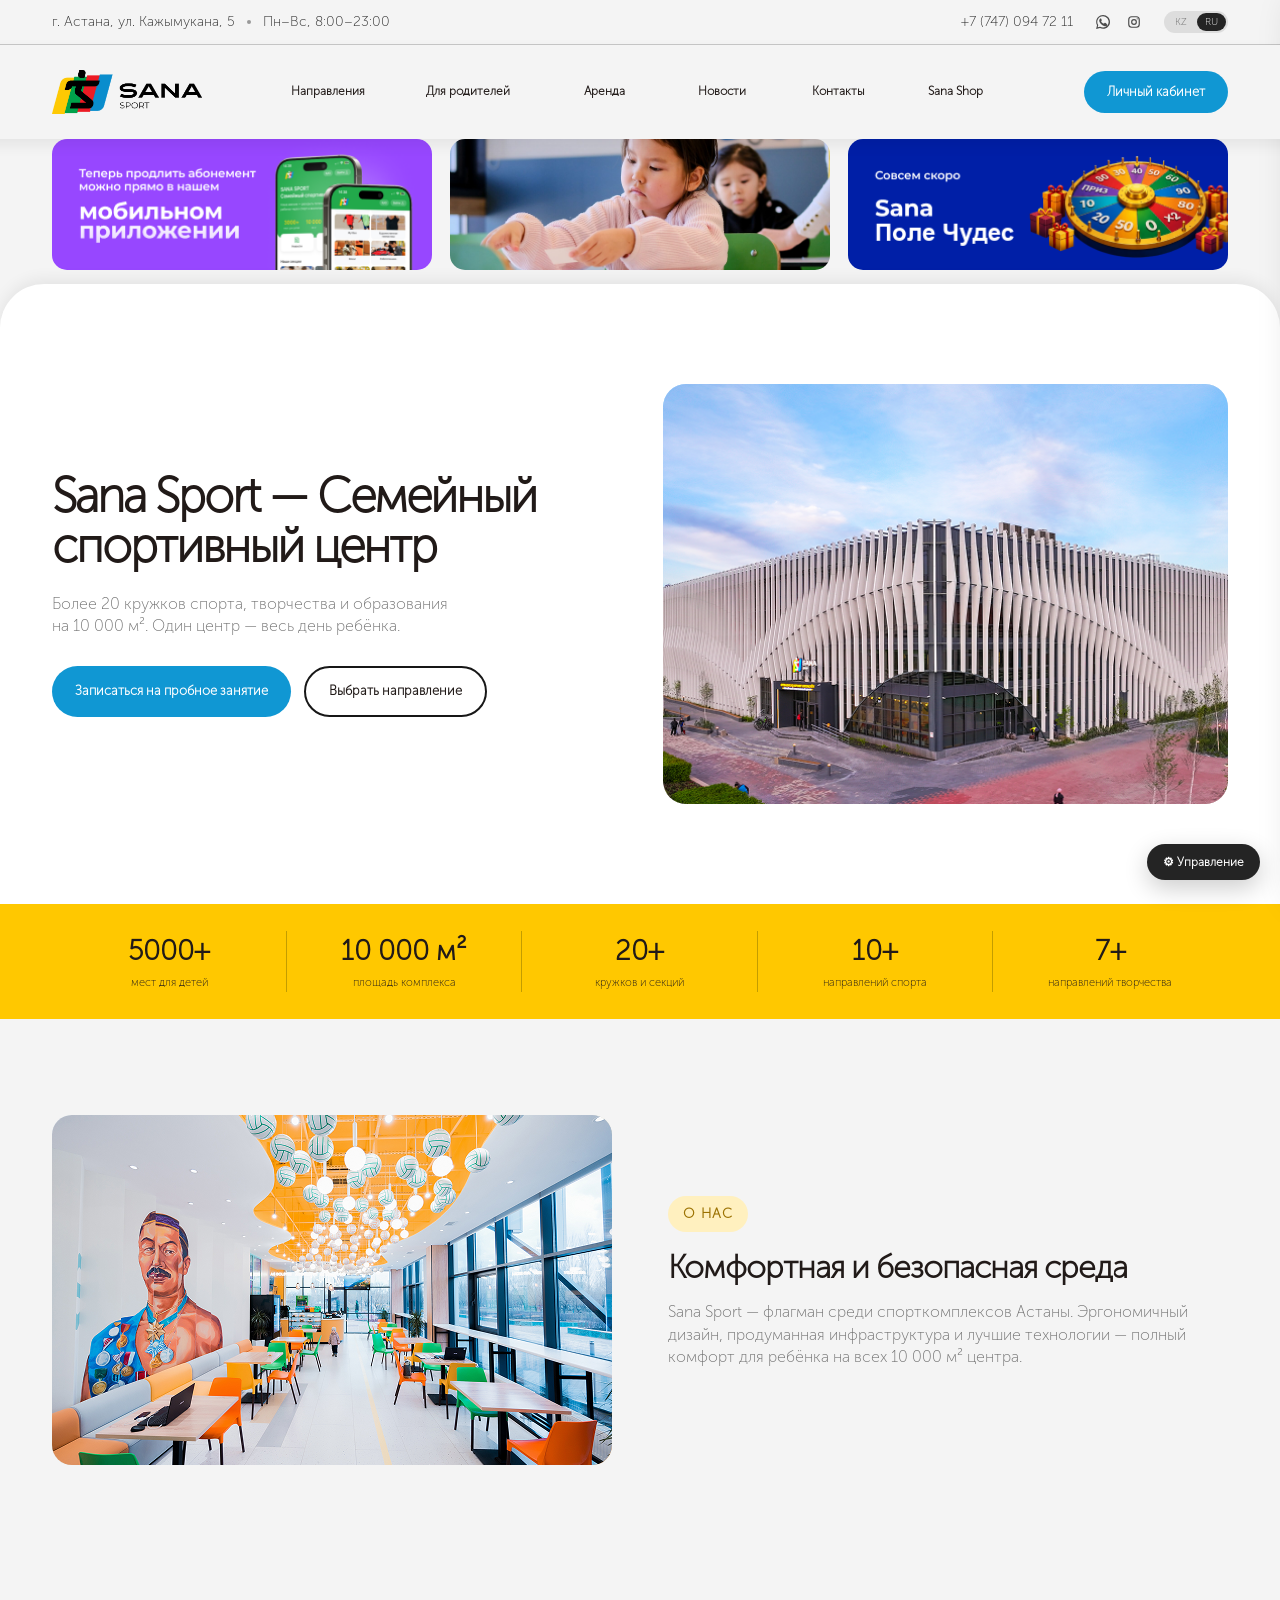
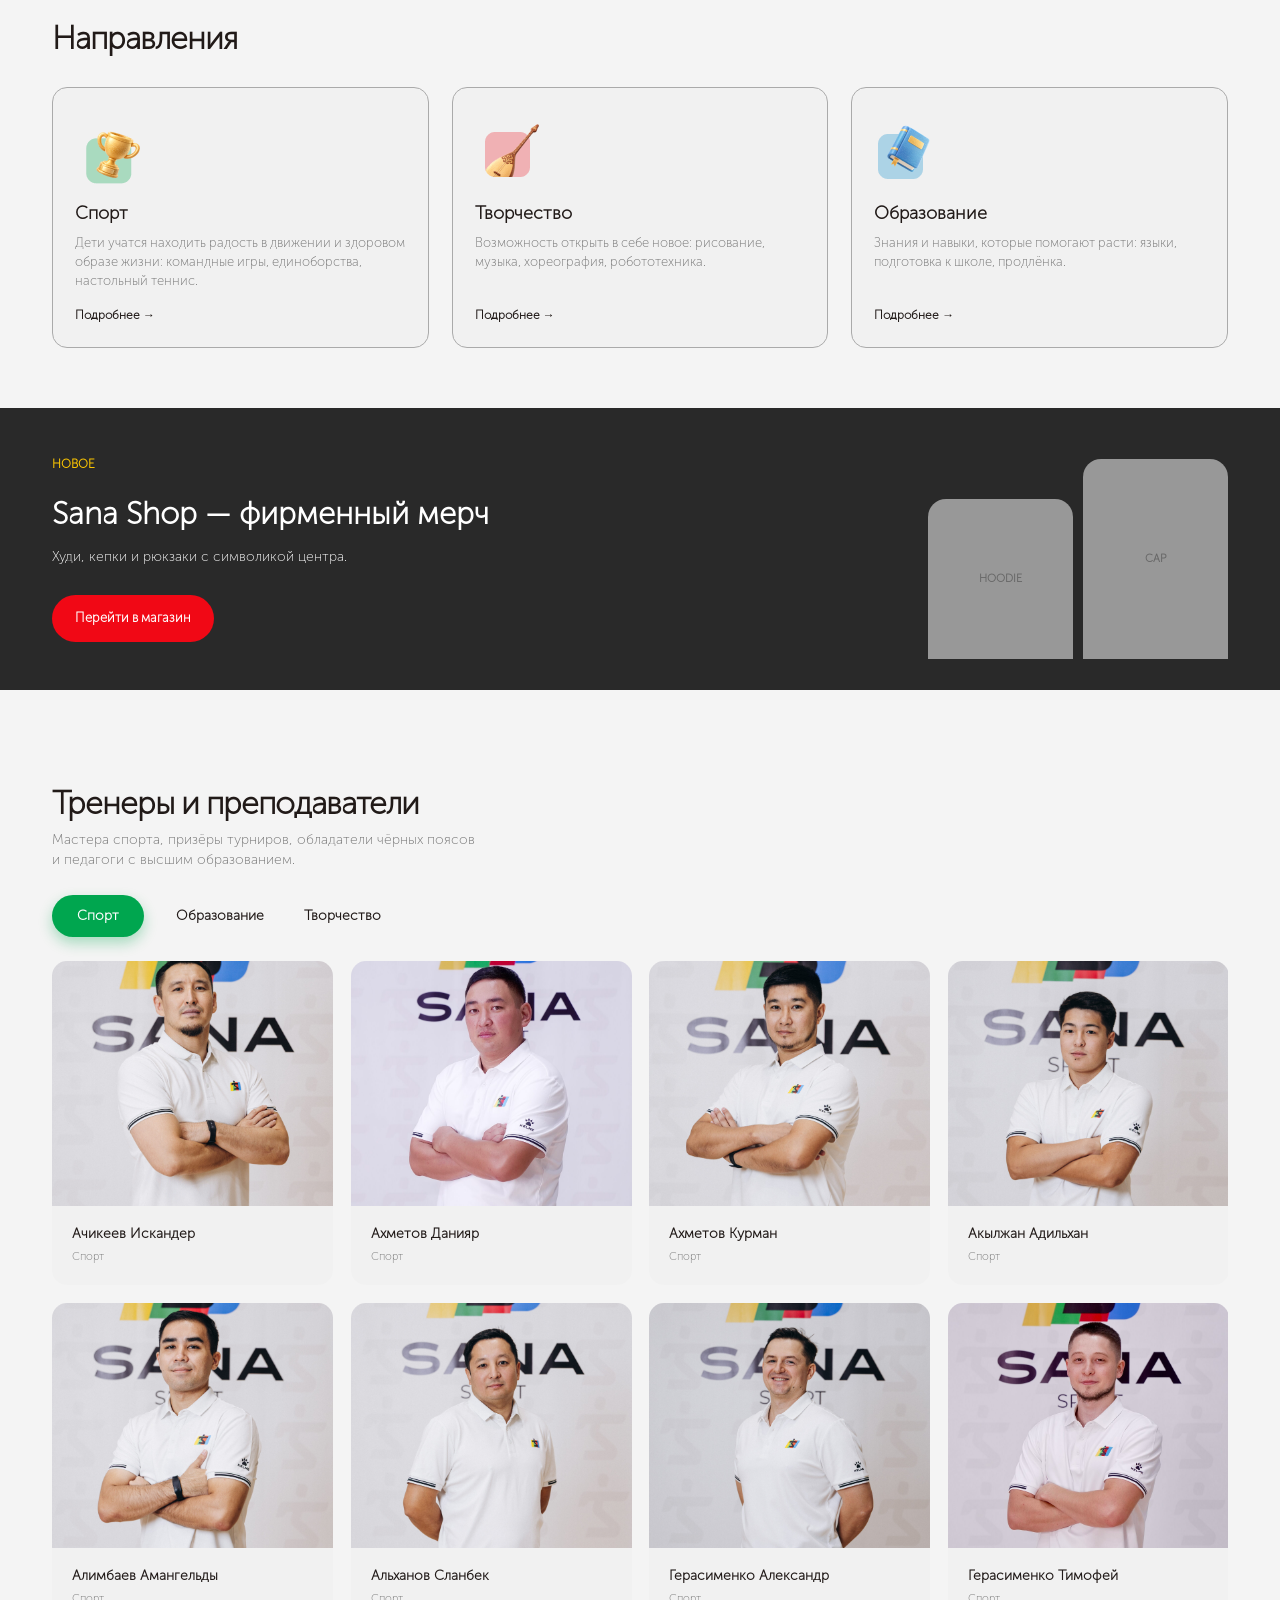
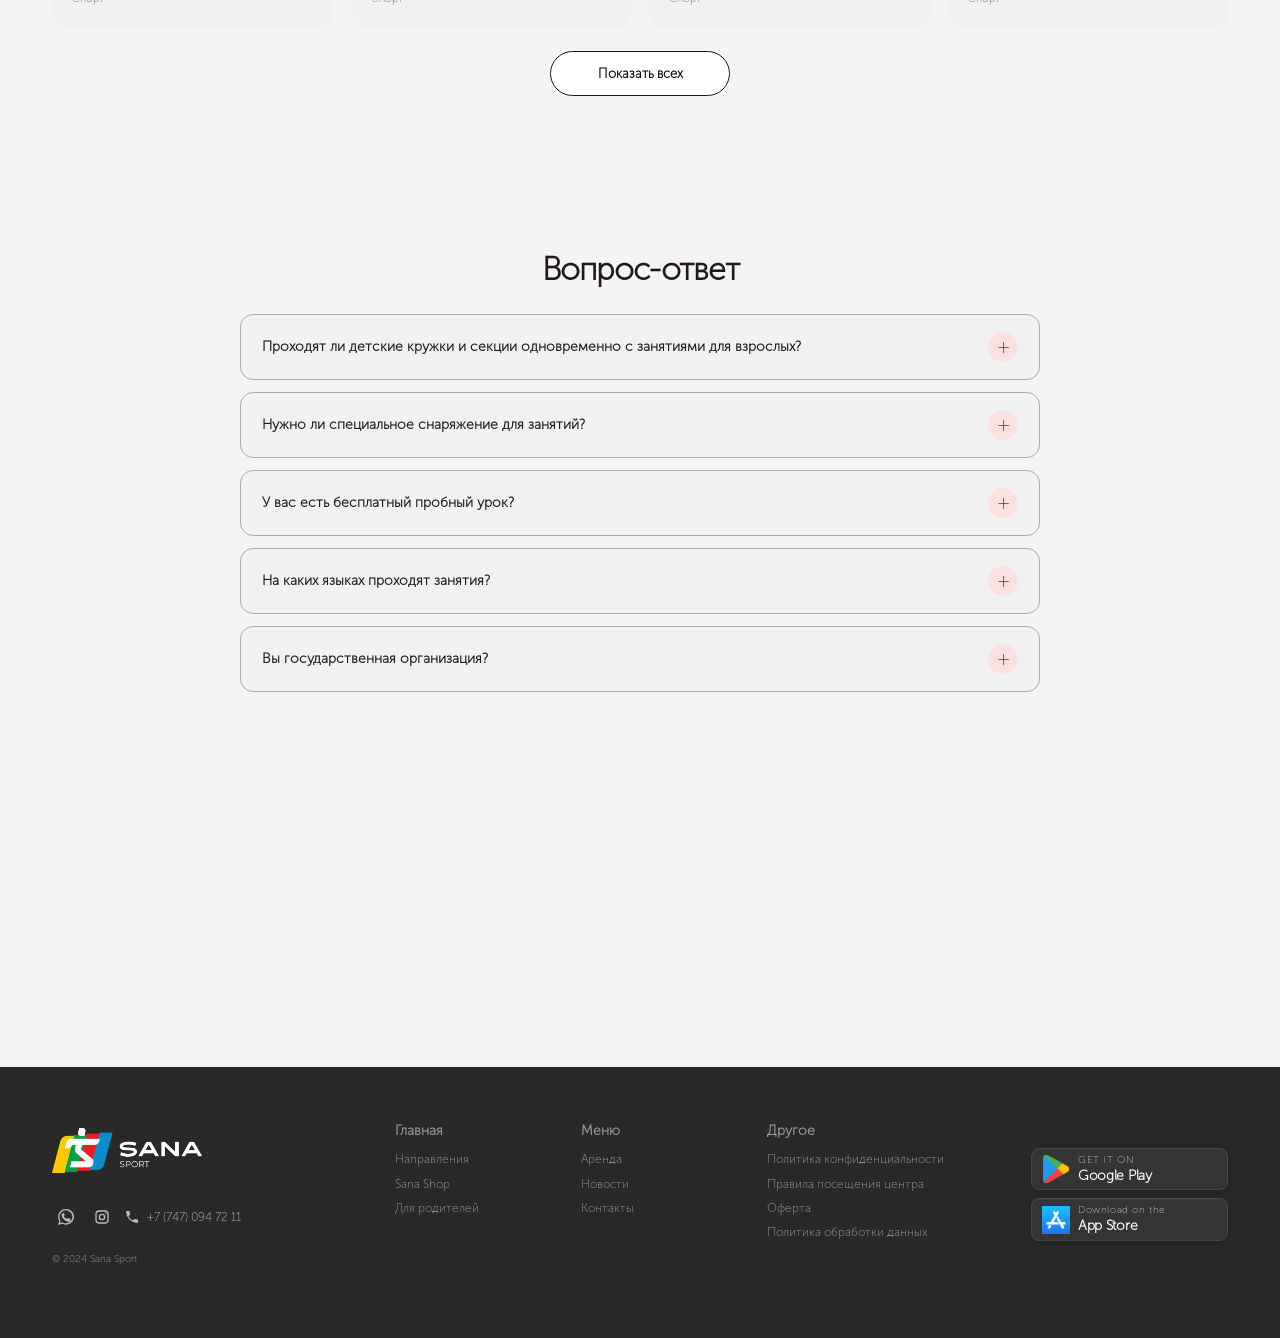
==== commit b8bf7332: "Fix homepage banner spelling Co-authored-by: Copilot <223556219+Copilot@users.noreply.github.com>" ====
--- a/index.html
+++ b/index.html
@@ -8,7 +8,7 @@
   <link rel="preconnect" href="https://fonts.googleapis.com">
   <link rel="preconnect" href="https://fonts.gstatic.com" crossorigin>
   <link href="https://fonts.googleapis.com/css2?family=Manrope:wght@400;500;600;700;800&display=swap" rel="stylesheet">
-  <link rel="stylesheet" href="styles.css?v=32">
+  <link rel="stylesheet" href="styles.css?v=33">
 </head>
 <body>
   <div class="topbar">
@@ -35,7 +35,7 @@
     <section class="promos container" aria-label="Промо-баннеры">
       <div class="promo promo--violet"></div>
       <div class="promo promo--blue"><div><small>Открыт набор<br>в группы</small><strong>дошкольного<br>образования</strong></div><div class="promo-sun">✦</div></div>
-      <div class="promo promo--navy"><div><small>Совсем скоро</small><strong>Sana<br>Полу Чудес</strong></div><div class="wheel">✺</div></div>
+      <div class="promo promo--navy"><div><small>Совсем скоро</small><strong>Sana<br>Поле Чудес</strong></div><div class="wheel">✺</div></div>
     </section>
 
     <section class="hero-shell">
@@ -137,4 +137,3 @@
   <script src="script.js?v=18"></script>
 </body>
 </html>
-
--- a/styles.css
+++ b/styles.css
@@ -395,7 +395,7 @@
   background-repeat: no-repeat;
 }
 .promo--navy {
-  background-image: url("images/polechudes.png");
+  background-image: url("images/polechudes.png?v=2");
   background-size: cover;
   background-position: center;
   background-repeat: no-repeat;
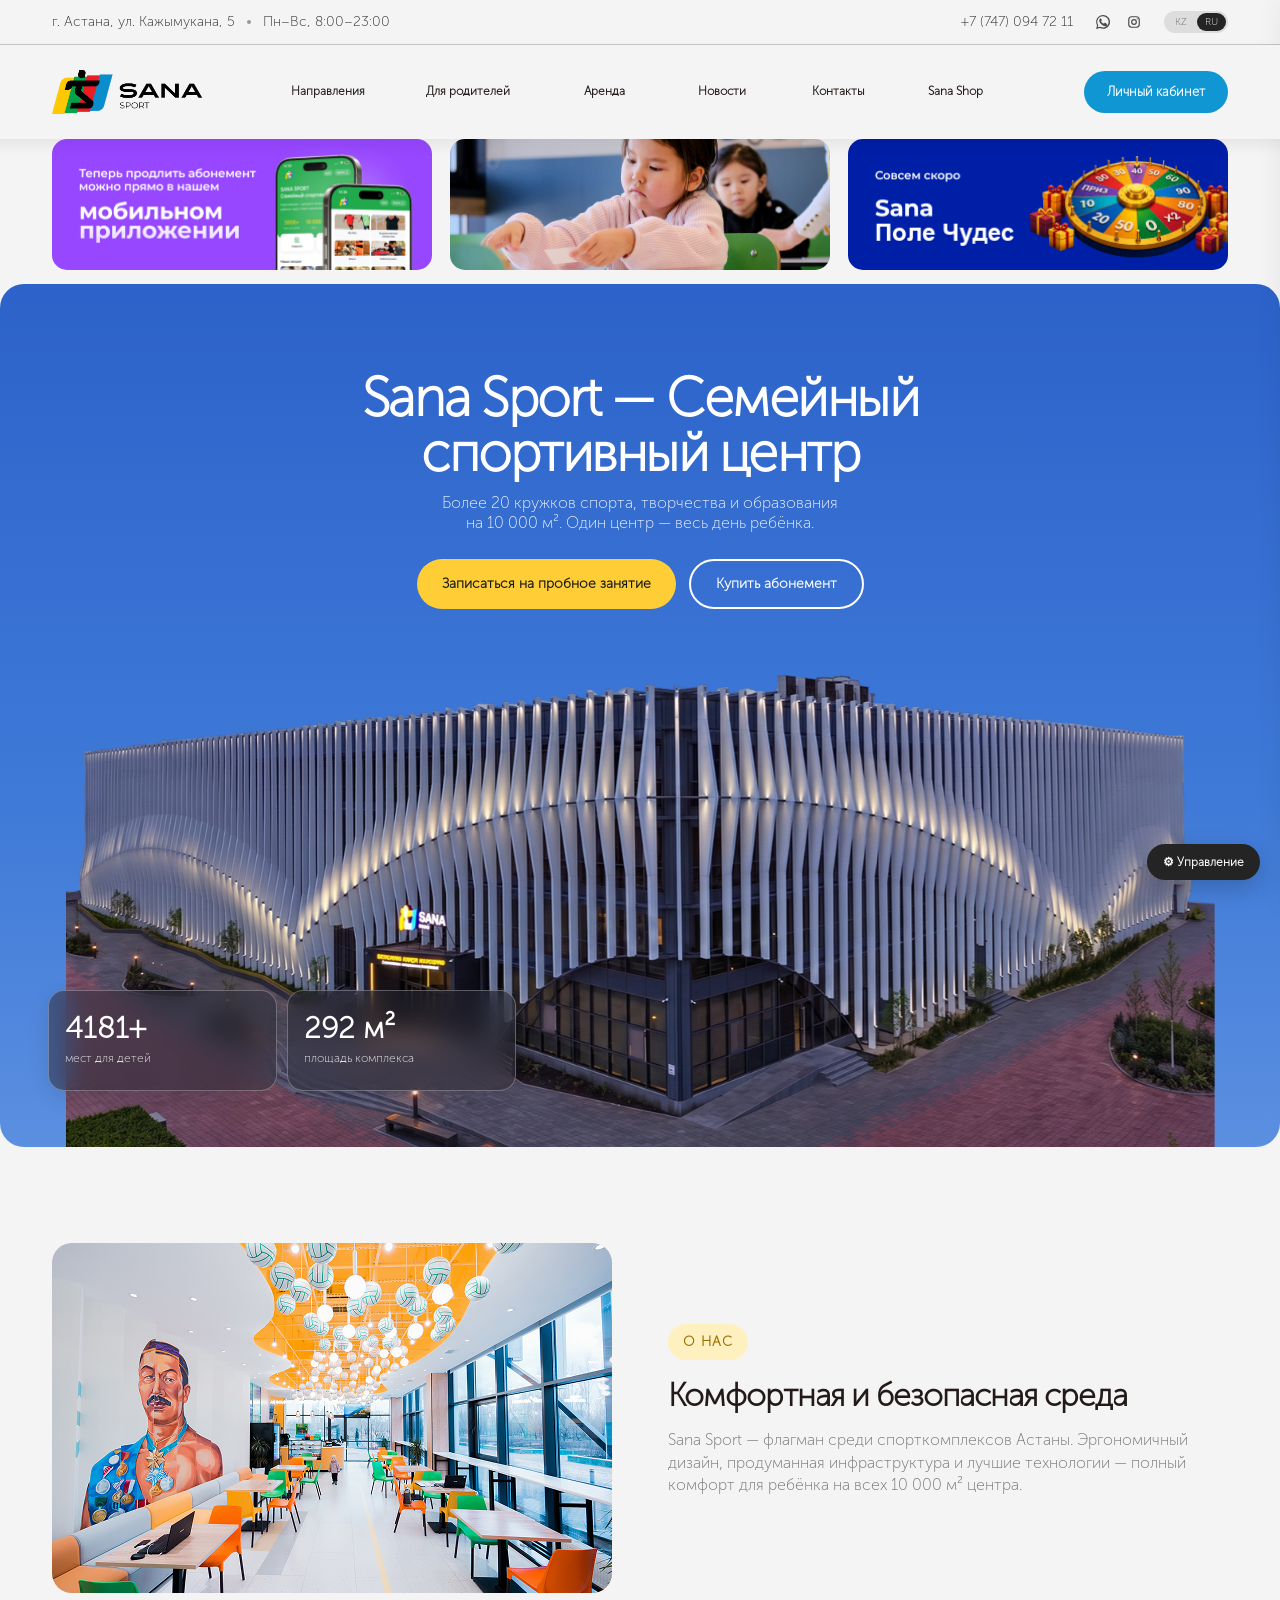
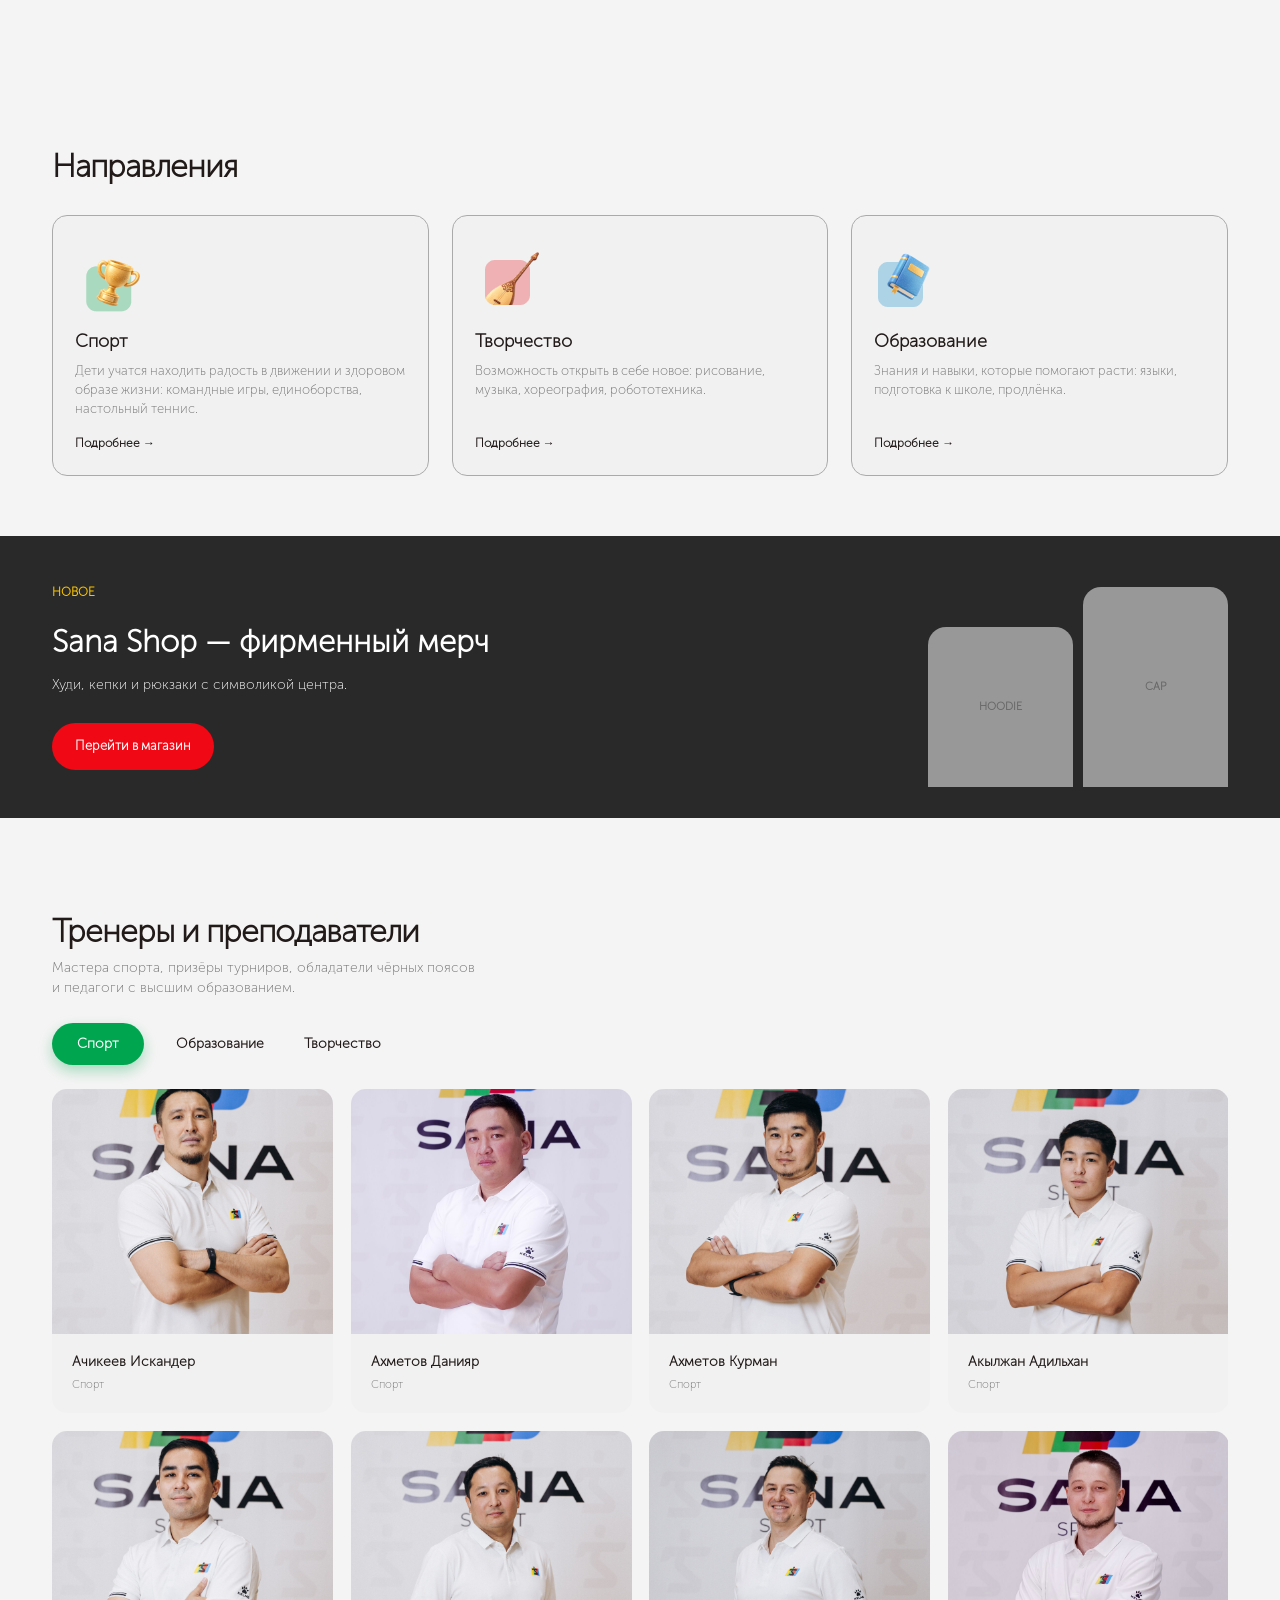
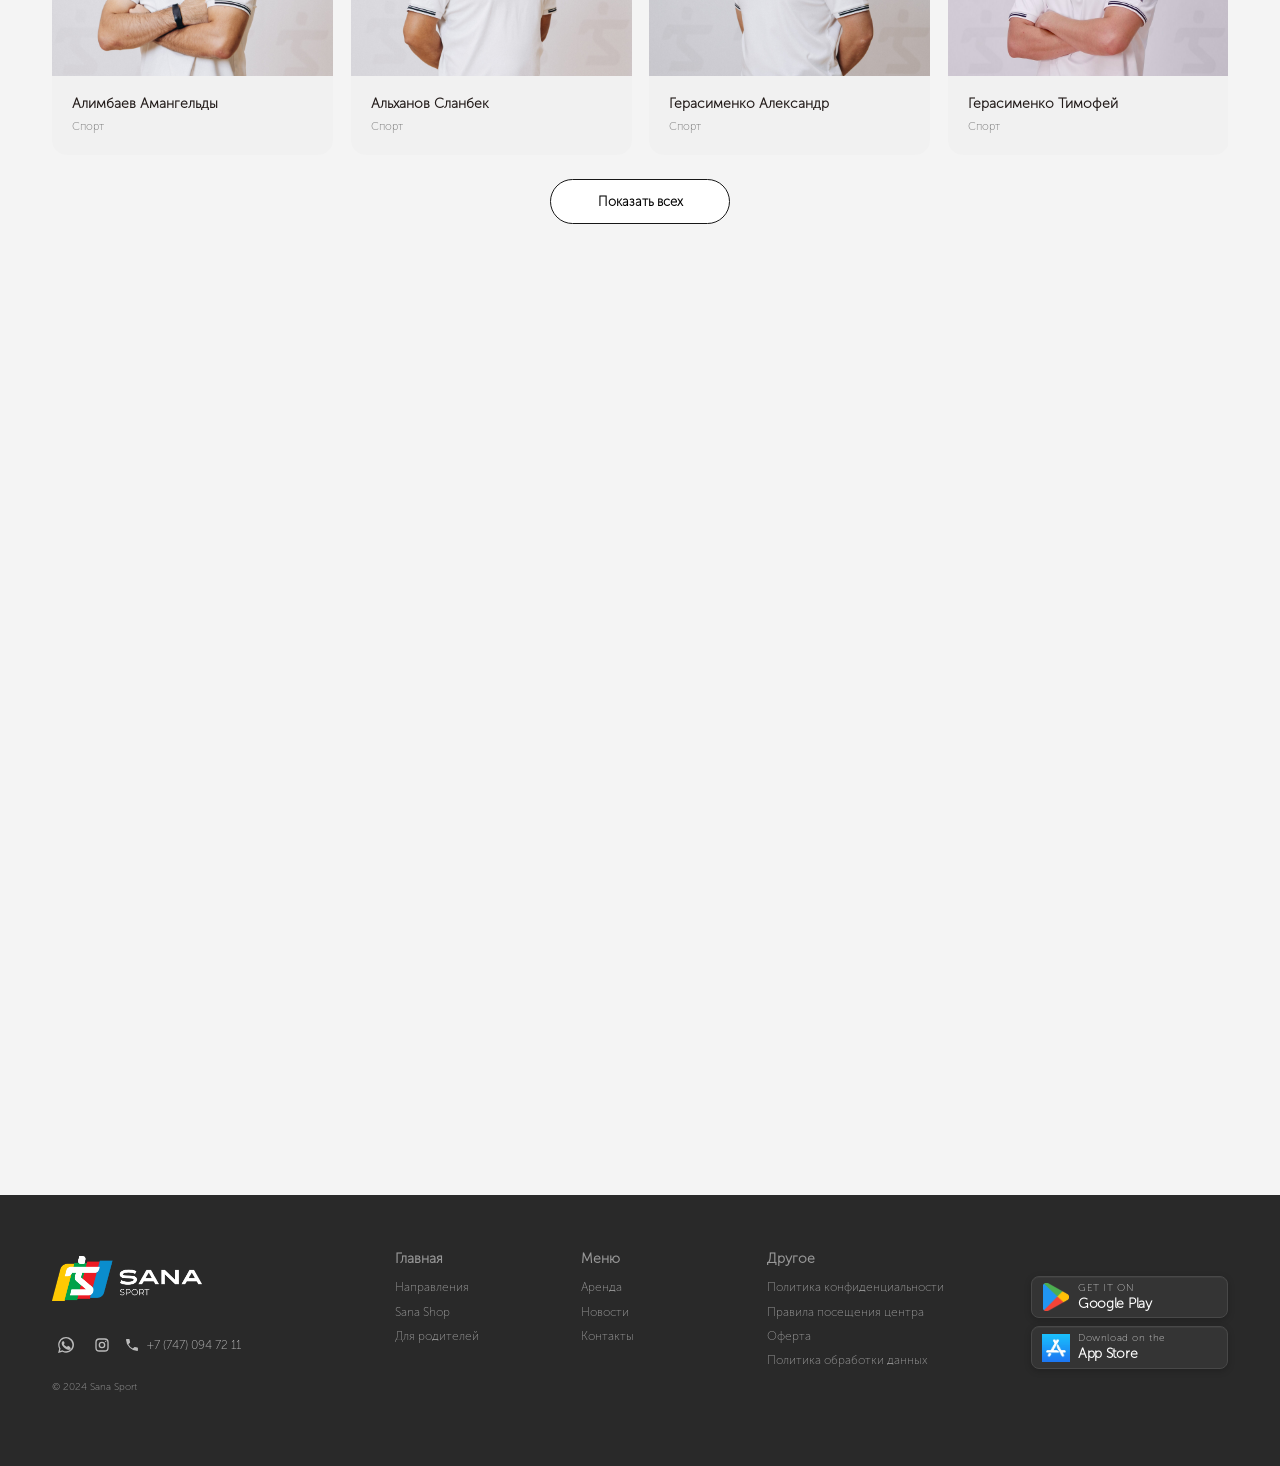
==== commit f79694c2: "Update Sana Sport site Co-authored-by: Copilot <223556219+Copilot@users.noreply.github.com>" ====
--- a/index.html
+++ b/index.html
@@ -5,10 +5,7 @@
   <meta name="viewport" content="width=device-width, initial-scale=1.0">
   <meta name="description" content="Sana Sport — семейный спортивный центр в Астане">
   <title>Sana Sport — семейный спортивный центр</title>
-  <link rel="preconnect" href="https://fonts.googleapis.com">
-  <link rel="preconnect" href="https://fonts.gstatic.com" crossorigin>
-  <link href="https://fonts.googleapis.com/css2?family=Manrope:wght@400;500;600;700;800&display=swap" rel="stylesheet">
-  <link rel="stylesheet" href="styles.css?v=33">
+  <link rel="stylesheet" href="styles.css?v=61">
 </head>
 <body>
   <div class="topbar">
@@ -39,13 +36,13 @@
     </section>
 
     <section class="hero-shell">
+      <div class="visual visual--building" aria-hidden="true"><img src="images/hero-building.png" alt="" fetchpriority="high"></div>
       <div class="container hero">
-        <div class="hero__copy"><h1 id="hero-title">Sana Sport — Семейный<br>спортивный центр</h1><p id="hero-description">Более 20 кружков спорта, творчества и образования<br>на 10 000 м². Один центр — весь день ребёнка.</p><div class="hero__actions"><a class="button button--blue" href="https://sanasportt.bitrix24.site/crm_form_v5jyf/" target="_blank" rel="noopener noreferrer">Записаться на пробное занятие</a><a class="button button--outline" href="directions.html#directions">Выбрать направление</a></div></div>
-        <div class="visual visual--building"><img src="images/placeholder.png" alt="Изображение здания Sana Sport" style="display:block;width:100%;height:100%;object-fit:cover"></div>
+        <div class="hero__copy"><h1 id="hero-title">Sana Sport — Семейный<br>спортивный центр</h1><p id="hero-description">Более 20 кружков спорта, творчества и образования<br>на 10 000 м². Один центр — весь день ребёнка.</p><div class="hero__actions"><a class="button button--blue" href="https://sanasportt.bitrix24.site/crm_form_v5jyf/" target="_blank" rel="noopener noreferrer">Записаться на пробное занятие</a><a class="button button--outline" href="tariffs.html">Купить абонемент</a></div></div>
+        <a class="hero__scroll-hint" href="#about" aria-label="Листайте вниз">Листайте вниз</a>
       </div>
+      <section class="stats" aria-label="Sana Sport в цифрах"><div class="container stats__grid"><div><strong data-count-to="5000" data-count-suffix="+">5000+</strong><span>мест для детей</span></div><div><strong data-count-to="10000" data-count-suffix=" м²" data-count-grouped>10 000 м²</strong><span>площадь комплекса</span></div><div><strong data-count-to="20" data-count-suffix="+">20+</strong><span>кружков и секций</span></div><div><strong data-count-to="10" data-count-suffix="+">10+</strong><span>направлений спорта</span></div><div><strong data-count-to="7" data-count-suffix="+">7+</strong><span>направлений творчества</span></div></div></section>
     </section>
-
-    <section class="stats"><div class="container stats__grid"><div><strong>5000+</strong><span>мест для детей</span></div><div><strong>10 000 м²</strong><span>площадь комплекса</span></div><div><strong>20+</strong><span>кружков и секций</span></div><div><strong>10+</strong><span>направлений спорта</span></div><div><strong>7+</strong><span>направлений творчества</span></div></div></section>
 
     <section class="section container about" id="about"><div class="visual visual--lounge"><img src="images/waitingzone.png" alt="Зона ожидания Sana Sport" style="display:block;width:100%;height:100%;object-fit:cover"></div><div class="about__copy"><small class="eyebrow">О НАС</small><h2>Комфортная и безопасная среда</h2><p>Sana Sport — флагман среди спорткомплексов Астаны. Эргономичный дизайн, продуманная инфраструктура и лучшие технологии — полный комфорт для ребёнка на всех 10 000 м² центра.</p></div></section>
 
@@ -131,9 +128,10 @@
       <span class="admin-status" id="admin-status" role="status"></span>
     </form>
   </aside>
-  <div class="trainer-modal" id="trainer-modal" role="dialog" aria-modal="true" aria-labelledby="trainer-modal-name" aria-hidden="true"><div class="trainer-modal__dialog"><button class="trainer-modal__close" id="trainer-modal-close" type="button" aria-label="Закрыть">×</button><div class="trainer-modal__avatar" id="trainer-modal-avatar"></div><div class="trainer-modal__content"><small>КОМАНДА SANA SPORT</small><h2 id="trainer-modal-name"></h2><p id="trainer-modal-role"></p><a class="button button--red" href="https://sanasportt.bitrix24.site/crm_form_v5jyf/" target="_blank" rel="noopener noreferrer">Связаться с нами</a></div></div></div>
+  <div class="trainer-modal" id="trainer-modal" role="dialog" aria-modal="true" aria-labelledby="trainer-modal-name" aria-hidden="true"><div class="trainer-modal__dialog"><button class="trainer-modal__close" id="trainer-modal-close" type="button" aria-label="Закрыть">×</button><div class="trainer-modal__avatar" id="trainer-modal-avatar"></div><div class="trainer-modal__content"><small>КОМАНДА SANA SPORT</small><h2 id="trainer-modal-name"></h2><p id="trainer-modal-role"></p><div class="trainer-modal__details" id="trainer-modal-details" hidden><section aria-labelledby="trainer-modal-roles-heading" id="trainer-modal-roles-section"><h3 id="trainer-modal-roles-heading">Должность</h3><div id="trainer-modal-roles"></div></section><section aria-labelledby="trainer-modal-achievements-heading" id="trainer-modal-achievements-section"><h3 id="trainer-modal-achievements-heading">Достижения</h3><div id="trainer-modal-achievements"></div></section></div><a class="button button--red" href="https://sanasportt.bitrix24.site/crm_form_v5jyf/" target="_blank" rel="noopener noreferrer">Связаться с нами</a></div></div></div>
 
   <footer class="footer"><div class="container footer__grid"><div><a class="logo logo--light" href="#top"><img src="images/Group 102.png" alt="Sana Sport"></a><div class="footer-social">◉　◎　◌</div><small>© 2024 Sana Sport</small></div><div><h4>Главная</h4><a href="directions.html">Направления</a><a href="shop.html">Sana Shop</a><a href="parents.html">Для родителей</a></div><div><h4>Меню</h4><a href="#shop">Аренда</a><a href="news.html">Новости</a><a href="contacts.html">Контакты</a></div><div><h4>Другое</h4><a href="privacy.html" target="_blank" rel="noopener noreferrer">Политика конфиденциальности</a><a href="rules.html" target="_blank" rel="noopener noreferrer">Правила посещения центра</a><a href="public-offer.html" target="_blank" rel="noopener noreferrer">Оферта</a><a href="privacy.html" target="_blank" rel="noopener noreferrer">Политика обработки данных</a></div><div class="footer__stores"><div class="footer__download-actions"><a class="store-badge store-badge--google" href="https://play.google.com/store/apps/details?id=kz.sanasport.app&pli=1" target="_blank" rel="noopener noreferrer" aria-label="Скачать в Google Play"><img class="store-badge__icon" src="images/google-play.png" alt="Google Play"><span class="store-badge__meta"><small>GET IT ON</small><strong>Google Play</strong></span></a><a class="store-badge store-badge--apple" href="https://apps.apple.com/kz/app/sanasport/id6756905506" target="_blank" rel="noopener noreferrer" aria-label="Скачать в App Store"><img class="store-badge__icon" src="images/app-store.png" alt="App Store"><span class="store-badge__meta"><small>Download on the</small><strong>App Store</strong></span></a></div></div></footer>
-  <script src="script.js?v=18"></script>
+  <script src="trainer-profiles.js?v=2"></script>
+  <script src="script.js?v=26"></script>
 </body>
 </html>
--- a/styles.css
+++ b/styles.css
@@ -20,6 +20,7 @@
 }
 body {
   margin: 0;
+  overflow-x: hidden;
   color: var(--ink);
   font: 400 14px/1.45 var(--display-font);
   background: #f4f4f4;
@@ -410,22 +411,51 @@
   display: none;
 }
 .hero-shell {
-  background: #fff;
-  border-radius: 44px 44px 0 0;
-  box-shadow: 0 -4px 16px #00000012;
+  position: relative;
+  isolation: isolate;
+  --building-top: 31.5%;
+  --building-width: 109.45%;
+  --hero-zoom-from: 1.05;
+  --hero-zoom-to: 0.82;
+  --hero-slide-from: -8%;
+  --hero-slide: 8%;
+  --hero-scene-duration: 3.1s;
+  --hero-slide-ease: cubic-bezier(0.4, 0, 0.2, 1);
+  --hero-zoom-ease: cubic-bezier(0.4, 0, 0.2, 1);
+  --hero-fade-duration: 0.5s;
+  width: 100%;
+  aspect-ratio: 1440 / 971;
+  max-height: 971px;
+  min-height: 460px;
+  overflow: hidden;
+  border-radius: 24px;
+  background: linear-gradient(180deg, #2c62c9 0%, #3f7ad8 60%, #5b8fe0 100%);
 }
 .hero {
-  min-height: 620px;
-  display: grid;
-  grid-template-columns: 1fr 1fr;
-  align-items: center;
-  gap: 45px;
+  position: absolute;
+  inset: 0;
+  width: min(1176px, calc(100% - 48px));
+  min-height: 0;
+  display: flex;
+  justify-content: center;
+  align-items: flex-start;
+  padding-top: clamp(48px, 6.8vw, 100px);
+}
+.hero__copy {
+  position: relative;
+  z-index: 1;
+  width: min(100%, 900px);
+  color: #fff;
+  text-align: center;
 }
 .hero h1 {
-  font-size: 48px;
-  line-height: 1.04;
-  letter-spacing: -2px;
-  margin: 0 0 22px;
+  margin: 0 0 12px;
+  color: #fff;
+  font-family: var(--display-font);
+  font-size: clamp(36px, 4.2vw, 56px);
+  font-weight: 800;
+  line-height: 1.02;
+  letter-spacing: -1.5px;
 }
 .hero p,
 .about p {
@@ -433,10 +463,32 @@
   font-size: 16px;
   line-height: 1.4;
 }
+.hero p {
+  max-width: 720px;
+  margin: 0 auto;
+  color: rgba(255, 255, 255, 0.94);
+  line-height: 1.25;
+}
 .hero__actions {
   display: flex;
+  justify-content: center;
+  flex-wrap: wrap;
   gap: 13px;
-  margin-top: 28px;
+  margin-top: 26px;
+}
+.hero__actions .button {
+  min-height: 46px;
+  padding: 13px 25px;
+  font-size: 14px;
+}
+.hero__actions .button--blue {
+  color: #171717;
+  background: #ffce37;
+}
+.hero__actions .button--outline {
+  border: 2px solid #fff;
+  color: #fff;
+  background: transparent;
 }
 .visual {
   border-radius: 23px;
@@ -444,63 +496,184 @@
   position: relative;
 }
 .visual--building {
-  height: 420px;
-  background: linear-gradient(160deg, #94d0ff, #e6dbdd 55%, #b8a19e);
-  box-shadow: inset 0 0 90px #fff6;
-}
-.building-lines {
   position: absolute;
-  inset: 28% 0 0;
-  background:
-    repeating-linear-gradient(90deg, transparent 0 10px, #fff9 11px 13px),
-    linear-gradient(
-      165deg,
-      transparent 20%,
-      #856c6c 20% 23%,
-      transparent 23% 34%,
-      #705e61 34% 37%,
-      transparent 37%
-    );
-  clip-path: polygon(5% 30%, 95% 30%, 100% 100%, 0 100%);
-}
-.visual-label {
+  z-index: 0;
+  inset: 0;
+  display: block;
+  overflow: hidden;
+  border-radius: 0;
+  background: none;
+  box-shadow: none;
+  pointer-events: none;
+}
+.visual--building img {
   position: absolute;
-  bottom: 32px;
+  top: var(--building-top);
   left: 50%;
+  display: block;
+  width: var(--building-width);
+  height: auto;
+  max-width: none;
+  object-fit: contain;
+  object-position: center bottom;
+  transform-origin: 50% 50%;
+  will-change: transform;
+  animation: hero-building-pull-back var(--hero-scene-duration) linear both;
+}
+.hero__scroll-hint {
+  position: absolute;
+  z-index: 3;
+  bottom: 14px;
+  left: 50%;
+  display: grid;
+  justify-items: center;
+  gap: 4px;
+  color: rgba(255, 255, 255, 0.86);
+  font-size: 10px;
+  line-height: 1;
   transform: translateX(-50%);
-  font-size: 18px;
-  font-weight: 800;
-  color: #fff;
-  background: #1d2527dd;
-  padding: 9px 16px;
-  border-radius: 5px;
-  text-align: center;
-}
-.visual-label small {
-  font-size: 8px;
-  letter-spacing: 2px;
+  opacity: 0;
+  visibility: hidden;
+  animation: hero-scroll-cue var(--hero-scene-duration) linear both;
+}
+.hero__scroll-hint::after {
+  width: 8px;
+  height: 8px;
+  border-right: 1px solid currentColor;
+  border-bottom: 1px solid currentColor;
+  content: "";
+  transform: rotate(45deg);
 }
 .stats {
-  background: var(--yellow);
+  position: absolute;
+  z-index: 2;
+  right: 0;
+  bottom: 6.5%;
+  left: 0;
+  background: transparent;
 }
 .stats__grid {
   display: grid;
   grid-template-columns: repeat(5, 1fr);
-  padding: 27px 0;
+  gap: 10px;
+  width: calc(100% - 96px);
+  max-width: none;
+  padding: 0;
 }
 .stats__grid > div {
-  text-align: center;
-  border-right: 1px solid #c39d00;
-}
-.stats__grid > div:last-child {
-  border: 0;
+  min-width: 0;
+  padding: 22px 16px;
+  border: 1px solid rgba(255, 255, 255, 0.28);
+  border-radius: 16px;
+  background: rgba(39, 39, 52, 0.48);
+  box-shadow: 0 6px 20px rgba(13, 23, 41, 0.12);
+  color: #fff;
+  text-align: left;
+  -webkit-backdrop-filter: blur(12px);
+  backdrop-filter: blur(12px);
 }
 .stats strong {
   display: block;
-  font-size: 28px;
+  margin-bottom: 3px;
+  font-size: clamp(22px, 2.5vw, 30px);
+  line-height: 1.05;
 }
 .stats span {
-  font-size: 11px;
+  color: rgba(255, 255, 255, 0.92);
+  font-size: 12px;
+  line-height: 1.25;
+}
+@keyframes hero-building-pull-back {
+  0% {
+    transform: translate(-50%, var(--hero-slide-from)) scale(var(--hero-zoom-from));
+    animation-timing-function: var(--hero-slide-ease);
+  }
+  38% {
+    transform: translate(-50%, 0) scale(var(--hero-zoom-from));
+    animation-timing-function: var(--hero-zoom-ease);
+  }
+  100% {
+    transform: translate(-50%, var(--hero-slide)) scale(var(--hero-zoom-to));
+  }
+}
+@keyframes hero-scroll-cue {
+  0%,
+  58% {
+    opacity: 0;
+    visibility: hidden;
+  }
+  60% {
+    opacity: 0;
+    visibility: visible;
+  }
+  68%,
+  84% {
+    opacity: 1;
+    visibility: visible;
+  }
+  100% {
+    opacity: 0;
+    visibility: hidden;
+  }
+}
+@keyframes hero-copy-in {
+  from {
+    opacity: 0;
+    transform: translateY(34px);
+  }
+  to {
+    opacity: 1;
+    transform: translateY(0);
+  }
+}
+.hero__copy h1 {
+  opacity: 0;
+  animation: hero-copy-in 700ms var(--ease-out) 0.3s both;
+}
+.hero__copy p {
+  opacity: 0;
+  animation: hero-copy-in 700ms var(--ease-out) 0.7s both;
+}
+.hero__actions .button--blue {
+  opacity: 0;
+  animation: hero-copy-in 700ms var(--ease-out) 1.1s both;
+}
+.hero__actions .button--outline {
+  opacity: 0;
+  animation: hero-copy-in 700ms var(--ease-out) 1.25s both;
+}
+.stats__grid > div {
+  opacity: 1;
+}
+.stats.stats--animated .stats__grid > div {
+  opacity: 0;
+  transform: translateY(34px);
+}
+.stats.stats--animated .stats__grid > div.is-stats-revealed {
+  animation: hero-copy-in 800ms var(--ease-out) both;
+}
+@media (prefers-reduced-motion: reduce) {
+  .visual--building,
+  .visual--building img,
+  .hero__copy h1,
+  .hero__copy p,
+  .hero__actions .button,
+  .stats__grid > div {
+    animation: none;
+    opacity: 1;
+    transform: none;
+    visibility: visible;
+  }
+  .hero__scroll-hint {
+    animation: none;
+    opacity: 1;
+    visibility: visible;
+  }
+  .stats.stats--animated .stats__grid > div {
+    animation: none;
+    opacity: 1;
+    transform: none;
+  }
 }
 .section {
   padding-top: 96px;
@@ -569,6 +742,7 @@
 }
 .news-toolbar {
   display: flex;
+  flex-wrap: wrap;
   align-items: center;
   justify-content: space-between;
   gap: 16px;
@@ -577,53 +751,108 @@
 .news-filter {
   position: relative;
   display: grid;
-  min-width: 250px;
-  gap: 5px;
-  padding: 11px 48px 11px 16px;
+  z-index: 2;
+  width: 200px;
+  min-width: 200px;
+  gap: 6px;
+  padding: 13px 15px 13px 18px;
   border: 1px solid #e5e8ef;
-  border-radius: 16px;
+  border-radius: 20px;
   background: #fff;
-  box-shadow: 0 10px 26px rgba(14, 25, 44, 0.06);
+  box-shadow: 0 8px 20px rgba(14, 25, 44, 0.06);
   color: var(--ink);
   transition: border-color 180ms var(--ease-out), box-shadow 180ms var(--ease-out);
 }
-.news-filter:focus-within {
+.news-filter:focus-within,
+.news-filter.is-open {
   border-color: var(--blue);
-  box-shadow: 0 0 0 3px rgba(39, 92, 190, 0.12);
+  box-shadow: 0 0 0 2px rgba(39, 92, 190, 0.12);
 }
 .news-filter span {
   color: var(--muted);
-  font-size: 11px;
-  font-weight: 700;
-  letter-spacing: 0.06em;
+  font-size: 10px;
+  font-weight: 500;
+  letter-spacing: 0;
   text-transform: uppercase;
 }
-.news-filter select {
+.news-filter__trigger {
+  display: flex;
+  align-items: center;
+  justify-content: space-between;
+  gap: 10px;
   width: 100%;
+  padding: 0;
   border: 0;
   background: transparent;
   color: var(--ink);
-  font: 700 14px var(--display-font);
-  outline: none;
+  font: 500 14px var(--display-font);
   cursor: pointer;
-  appearance: none;
-}
-.news-filter::after {
-  position: absolute;
-  top: 50%;
-  right: 15px;
+  text-align: left;
+}
+.news-filter__trigger:focus-visible {
+  outline: 2px solid var(--blue);
+  outline-offset: 3px;
+  border-radius: 3px;
+}
+.news-filter__value {
+  overflow: hidden;
+  color: var(--ink) !important;
+  font: inherit !important;
+  text-overflow: ellipsis;
+  text-transform: none !important;
+  white-space: nowrap;
+}
+.news-filter__chevron {
   display: grid;
+  flex: 0 0 28px;
   width: 28px;
   height: 28px;
   place-items: center;
   border-radius: 50%;
+  background: #f0f1f3;
+  transition: transform 180ms var(--ease-out);
+}
+.news-filter__chevron::before {
+  width: 9px;
+  height: 9px;
+  border-right: 1.5px solid var(--blue);
+  border-bottom: 1.5px solid var(--blue);
+  content: "";
+  transform: translateY(-2px) rotate(45deg);
+}
+.news-filter__options {
+  position: absolute;
+  top: calc(100% + 6px);
+  left: -1px;
+  z-index: 5;
+  width: calc(100% + 2px);
+  max-height: 196px;
+  padding: 7px 0;
+  overflow-y: auto;
+  scrollbar-width: none;
+  border: 1px solid #eceef2;
+  border-radius: 20px;
+  background: #fff;
+  box-shadow: 0 10px 26px rgba(14, 25, 44, 0.12);
+}
+.news-filter__options::-webkit-scrollbar {
+  display: none;
+}
+.news-filter__options[hidden] {
+  display: none;
+}
+.news-filter__option {
+  padding: 6px 18px;
+  color: var(--ink);
+  font-size: 14px;
+  line-height: 20px;
+  cursor: pointer;
+  white-space: nowrap;
+}
+.news-filter__option:hover,
+.news-filter__option:focus-visible {
+  outline: none;
   background: #f3f5f9;
-  color: var(--blue);
-  content: "⌄";
-  font-size: 18px;
-  line-height: 1;
-  pointer-events: none;
-  transform: translateY(-25%);
 }
 .news-show-more {
   border: 0;
@@ -970,7 +1199,7 @@
 }
 .trainer-grid {
   display: grid;
-  grid-template-columns: repeat(4, 1fr);
+  grid-template-columns: repeat(4, minmax(0, 1fr));
   gap: 18px;
   overflow: hidden;
 }
@@ -1076,8 +1305,9 @@
 .trainer-modal__dialog {
   position: relative;
   display: grid;
-  grid-template-columns: 190px 1fr;
-  width: min(610px, 100%);
+  grid-template-columns: minmax(260px, 320px) minmax(0, 1fr);
+  width: min(960px, 100%);
+  max-height: calc(100vh - 48px);
   overflow: hidden;
   border-radius: 22px;
   background: #fff;
@@ -1095,6 +1325,7 @@
   overflow: hidden;
   display: grid;
   min-height: 250px;
+  height: 100%;
   place-items: center;
   font-size: 52px;
 }
@@ -1106,6 +1337,10 @@
 }
 .trainer-modal__content {
   padding: 42px 34px 34px;
+  min-width: 0;
+  min-height: 0;
+  max-height: calc(100vh - 48px);
+  overflow-y: auto;
 }
 .trainer-modal__content small {
   color: var(--blue);
@@ -1121,6 +1356,37 @@
 .trainer-modal__content p {
   margin: 0 0 25px;
   color: var(--muted);
+}
+.trainer-modal__details {
+  display: grid;
+  gap: 20px;
+  margin: 20px 0 25px;
+}
+.trainer-modal__details[hidden],
+.trainer-modal__details section[hidden] {
+  display: none;
+}
+.trainer-modal__details h3 {
+  margin: 0 0 10px;
+  font-size: 21px;
+  font-weight: 800;
+}
+.trainer-modal__details p {
+  margin: 0 0 12px;
+  color: #555b66;
+  font-size: 16px;
+  font-weight: 600;
+  line-height: 1.55;
+}
+.trainer-modal__details p:last-child {
+  margin-bottom: 0;
+}
+.trainer-modal__details strong {
+  display: block;
+  margin-bottom: 5px;
+  color: var(--ink);
+  font-size: 14px;
+  font-weight: 800;
 }
 .trainer-modal__close {
   position: absolute;
@@ -1138,11 +1404,14 @@
 @media (max-width: 600px) {
   .trainer-modal__dialog {
     grid-template-columns: 1fr;
+    grid-template-rows: minmax(150px, 26vh) minmax(0, 1fr);
   }
   .trainer-modal__avatar {
-    min-height: 150px;
+    min-height: 0;
+    height: auto;
   }
   .trainer-modal__content {
+    max-height: 58vh;
     padding: 28px 24px 24px;
   }
 }
@@ -1416,9 +1685,6 @@
   .hero h1 {
     font-size: 38px;
   }
-  .hero {
-    min-height: 520px;
-  }
   .contact {
     gap: 35px;
     padding: 35px;
@@ -1505,30 +1771,67 @@
     font-size: 20px;
   }
   .hero {
-    grid-template-columns: 1fr;
-    padding-top: 65px;
-    padding-bottom: 70px;
-    gap: 35px;
+    min-height: 0;
+    padding: clamp(20px, 4.5vh, 32px) 0 0;
+  }
+  .hero-shell {
+    --hero-zoom-from: 1.05;
+    --hero-zoom-to: 0.9;
+    --hero-slide-from: 0%;
+    --hero-slide: 4%;
+    aspect-ratio: auto;
+    min-height: 620px;
+    border-radius: 24px;
+  }
+  .visual--building {
+    inset: auto 0 0;
+    height: 250px;
+  }
+  .visual--building img {
+    top: 0;
+    width: 100%;
+    height: 100%;
+    object-fit: contain;
+    object-position: center bottom;
   }
   .hero h1 {
-    font-size: 38px;
+    font-size: 34px;
+    letter-spacing: -1px;
+  }
+  .hero p {
+    font-size: 14px;
   }
   .hero p br {
     display: none;
   }
   .hero__actions {
     flex-direction: column;
-    align-items: stretch;
-  }
-  .visual--building {
-    height: 280px;
+    align-items: center;
+    gap: 10px;
+    margin-top: 20px;
+  }
+  .hero__actions .button {
+    width: min(100%, 320px);
+  }
+  .hero__scroll-hint {
+    bottom: 12px;
+  }
+  .stats {
+    bottom: 60px;
   }
   .stats__grid {
     grid-template-columns: repeat(2, 1fr);
-    gap: 20px;
+    gap: 8px;
   }
   .stats__grid > div {
-    border: 0;
+    padding: 10px 11px;
+    border-radius: 13px;
+  }
+  .stats strong {
+    font-size: 22px;
+  }
+  .stats span {
+    font-size: 10px;
   }
   .stats__grid > div:last-child {
     grid-column: span 2;
@@ -1596,6 +1899,15 @@
   }
   .footer__grid > div:first-child {
     grid-column: span 2;
+  }
+}
+@media (max-width: 480px) {
+  .trainer-grid {
+    grid-template-columns: minmax(0, 1fr);
+  }
+  .trainer-photo,
+  .avatar {
+    height: 240px;
   }
 }
 
@@ -2334,6 +2646,10 @@
   color: #7b7370;
   font-size: 16px;
 }
+.shop-heading .shop-delivery-note {
+  margin-top: 12px;
+  font-size: 13px;
+}
 .shop-filters {
   display: flex;
   justify-content: center;
@@ -2427,9 +2743,14 @@
 .product-image {
   height: 355px;
   position: relative;
-  background-color: #ddd;
-  background-position: center;
-  background-size: cover;
+  overflow: hidden;
+}
+.product-image img {
+  display: block;
+  width: 100%;
+  height: 100%;
+  object-fit: cover;
+  object-position: center;
 }
 .product-image span {
   position: absolute;
@@ -2441,43 +2762,6 @@
   font-size: 11px;
   font-weight: 800;
   color: #07844e;
-}
-.product-image--kids-beige {
-  background-image: url("https://images.unsplash.com/photo-1523381210434-271e8be1f52b?auto=format&fit=crop&w=800&q=85");
-  background-color: #e5e5e5;
-}
-.product-image--kids-green {
-  background-image: url("https://images.unsplash.com/photo-1503342217505-b0a15ec3261c?auto=format&fit=crop&w=800&q=85");
-}
-.product-image--kids-white {
-  background-image: url("https://images.unsplash.com/photo-1521572163474-6864f9cf17ab?auto=format&fit=crop&w=800&q=85");
-}
-.product-image--black-shirt {
-  background-image: url("https://images.unsplash.com/photo-1521572163474-6864f9cf17ab?auto=format&fit=crop&w=800&q=85");
-}
-.product-image--sweatshirt {
-  background-image: url("https://images.unsplash.com/photo-1556821840-3a63f95609a7?auto=format&fit=crop&w=800&q=85");
-}
-.product-image--hoodie {
-  background-image: url("https://images.unsplash.com/photo-1551488831-00ddcb6c6bd3?auto=format&fit=crop&w=800&q=85");
-}
-.product-image--backpack {
-  background-image: url("https://images.unsplash.com/photo-1553062407-98eeb64c6a62?auto=format&fit=crop&w=800&q=85");
-}
-.product-image--bag {
-  background-image: url("https://images.unsplash.com/photo-1622560480605-d83c853bc5c3?auto=format&fit=crop&w=800&q=85");
-}
-.product-image--pouches {
-  background-image: url("https://images.unsplash.com/photo-1581605405669-fcdf81165afa?auto=format&fit=crop&w=800&q=85");
-}
-.product-image--notebooks {
-  background-image: url("https://images.unsplash.com/photo-1531346878377-a5be20888e57?auto=format&fit=crop&w=800&q=85");
-}
-.product-image--bottles {
-  background-image: url("https://images.unsplash.com/photo-1602143407151-7111542de6e8?auto=format&fit=crop&w=800&q=85");
-}
-.product-image--water {
-  background-image: url("https://images.unsplash.com/photo-1559839914-17aae19cec71?auto=format&fit=crop&w=800&q=85");
 }
 .product-info {
   padding: 17px 19px;
@@ -2555,10 +2839,50 @@
   font-size: 25px;
   cursor: pointer;
 }
+.shop-modal__media {
+  display: grid;
+  grid-template-rows: minmax(0, 1fr) auto;
+  min-width: 0;
+  min-height: 430px;
+  background: #f3f3f3;
+}
 .shop-modal__image {
-  min-height: 430px;
-  background-position: center;
-  background-size: cover;
+  display: block;
+  width: 100%;
+  height: 100%;
+  min-height: 0;
+  object-fit: cover;
+  object-position: center;
+}
+.shop-modal__thumbnails {
+  display: flex;
+  gap: 8px;
+  overflow-x: auto;
+  padding: 10px 12px;
+  background: #fff;
+}
+.shop-modal__thumbnails[hidden] {
+  display: none;
+}
+.shop-modal__thumbnail {
+  flex: 0 0 56px;
+  width: 56px;
+  height: 56px;
+  overflow: hidden;
+  padding: 0;
+  border: 2px solid transparent;
+  border-radius: 8px;
+  background: #eee;
+  cursor: pointer;
+}
+.shop-modal__thumbnail[aria-pressed="true"] {
+  border-color: var(--blue);
+}
+.shop-modal__thumbnail img {
+  display: block;
+  width: 100%;
+  height: 100%;
+  object-fit: cover;
 }
 .shop-modal__content {
   padding: 45px 35px;
@@ -2614,41 +2938,6 @@
 .shop-order-button:hover {
   background: #c80d17;
 }
-.shop-notice {
-  z-index: 1100;
-}
-.shop-notice .shop-modal__dialog {
-  display: block;
-  width: min(510px, 100%);
-}
-.shop-notice__content {
-  padding: 46px 38px 38px;
-}
-.shop-notice__content small {
-  color: var(--red);
-  font-size: 11px;
-  font-weight: 800;
-  letter-spacing: 1px;
-}
-.shop-notice__content h2 {
-  margin: 12px 0 14px;
-  font-size: 29px;
-}
-.shop-notice__content p {
-  margin: 0;
-  color: #666;
-  font-size: 15px;
-  line-height: 1.55;
-}
-.shop-notice__content .shop-notice__pickup {
-  margin-top: 14px;
-  color: var(--ink);
-  font-weight: 700;
-}
-.shop-notice__content .button {
-  width: 100%;
-  margin-top: 24px;
-}
 @media (max-width: 1000px) {
   .shop-catalog {
     padding: 70px 48px;
@@ -2707,8 +2996,13 @@
     max-height: 90vh;
     overflow: auto;
   }
+  .shop-modal__media {
+    min-height: 240px;
+    grid-template-rows: minmax(0, 1fr) auto;
+  }
   .shop-modal__image {
     min-height: 220px;
+    max-height: 35vh;
   }
   .shop-modal__content {
     padding: 28px 24px 24px;
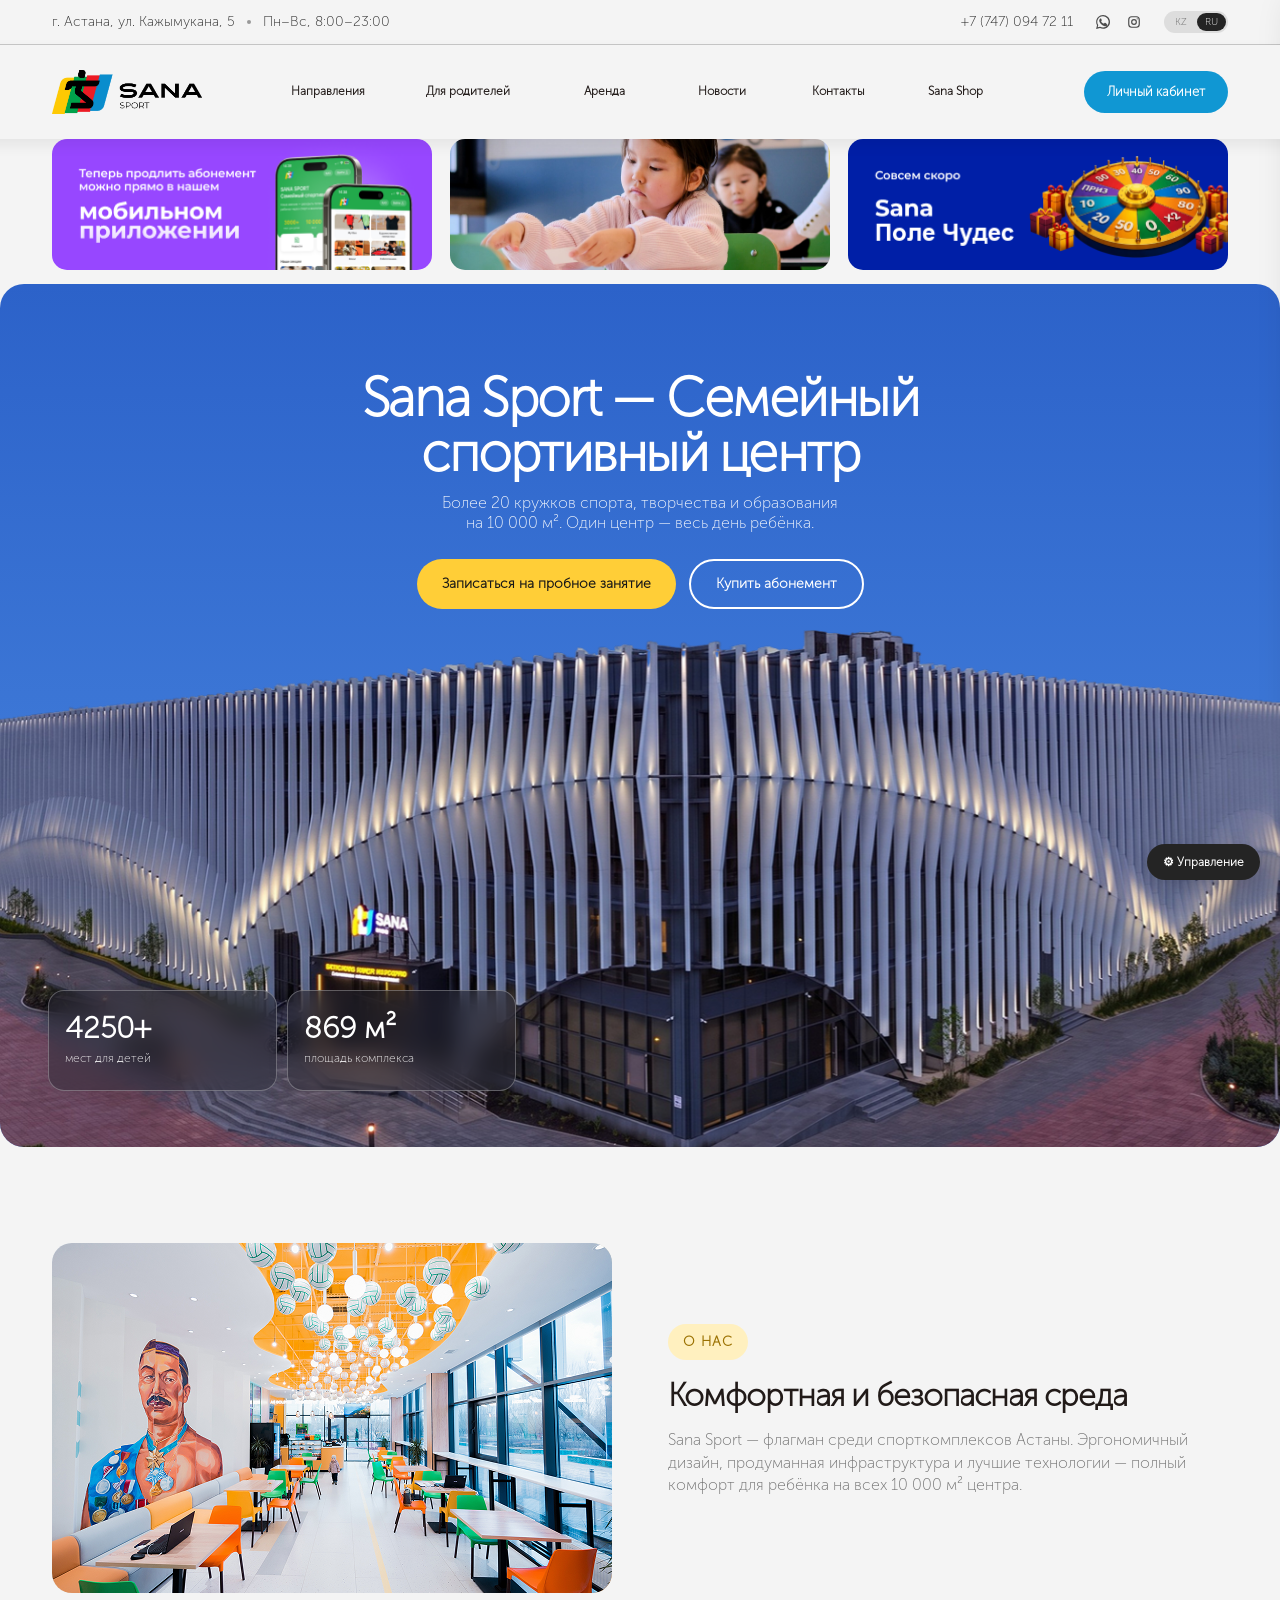
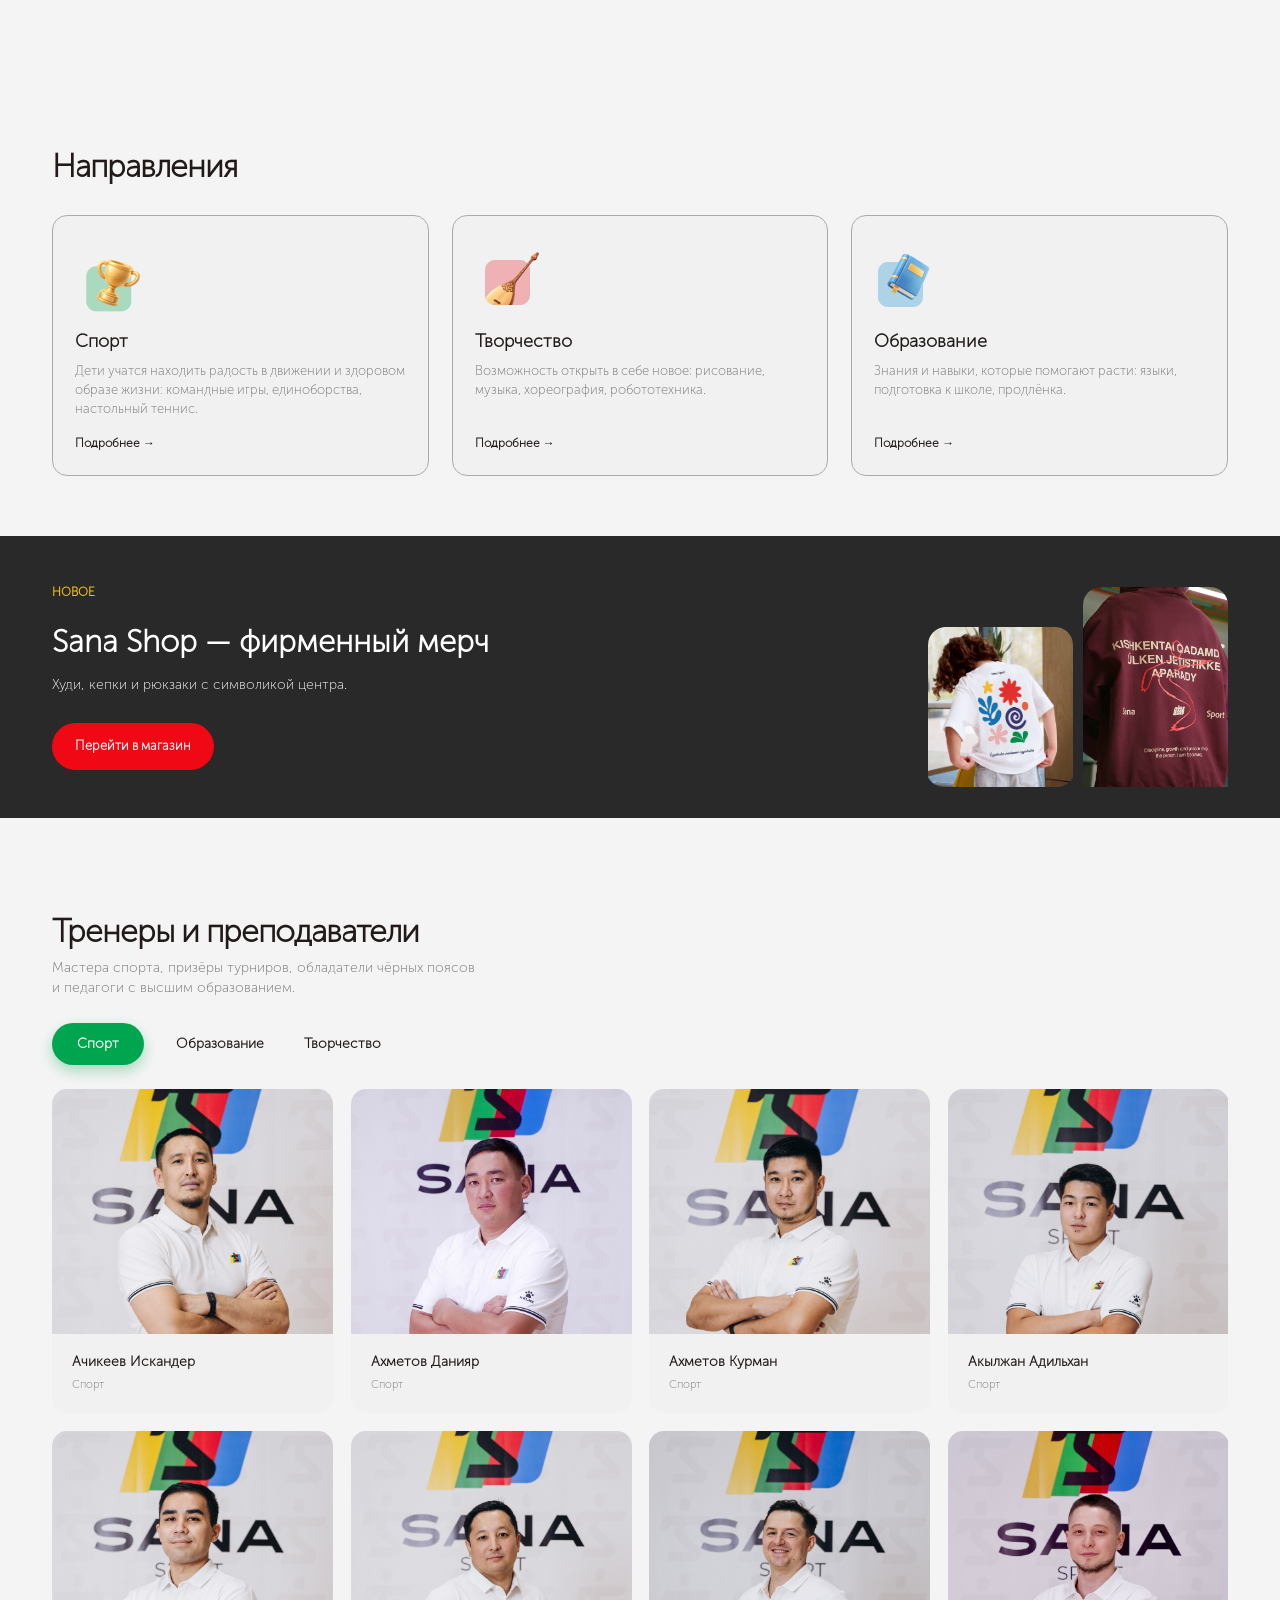
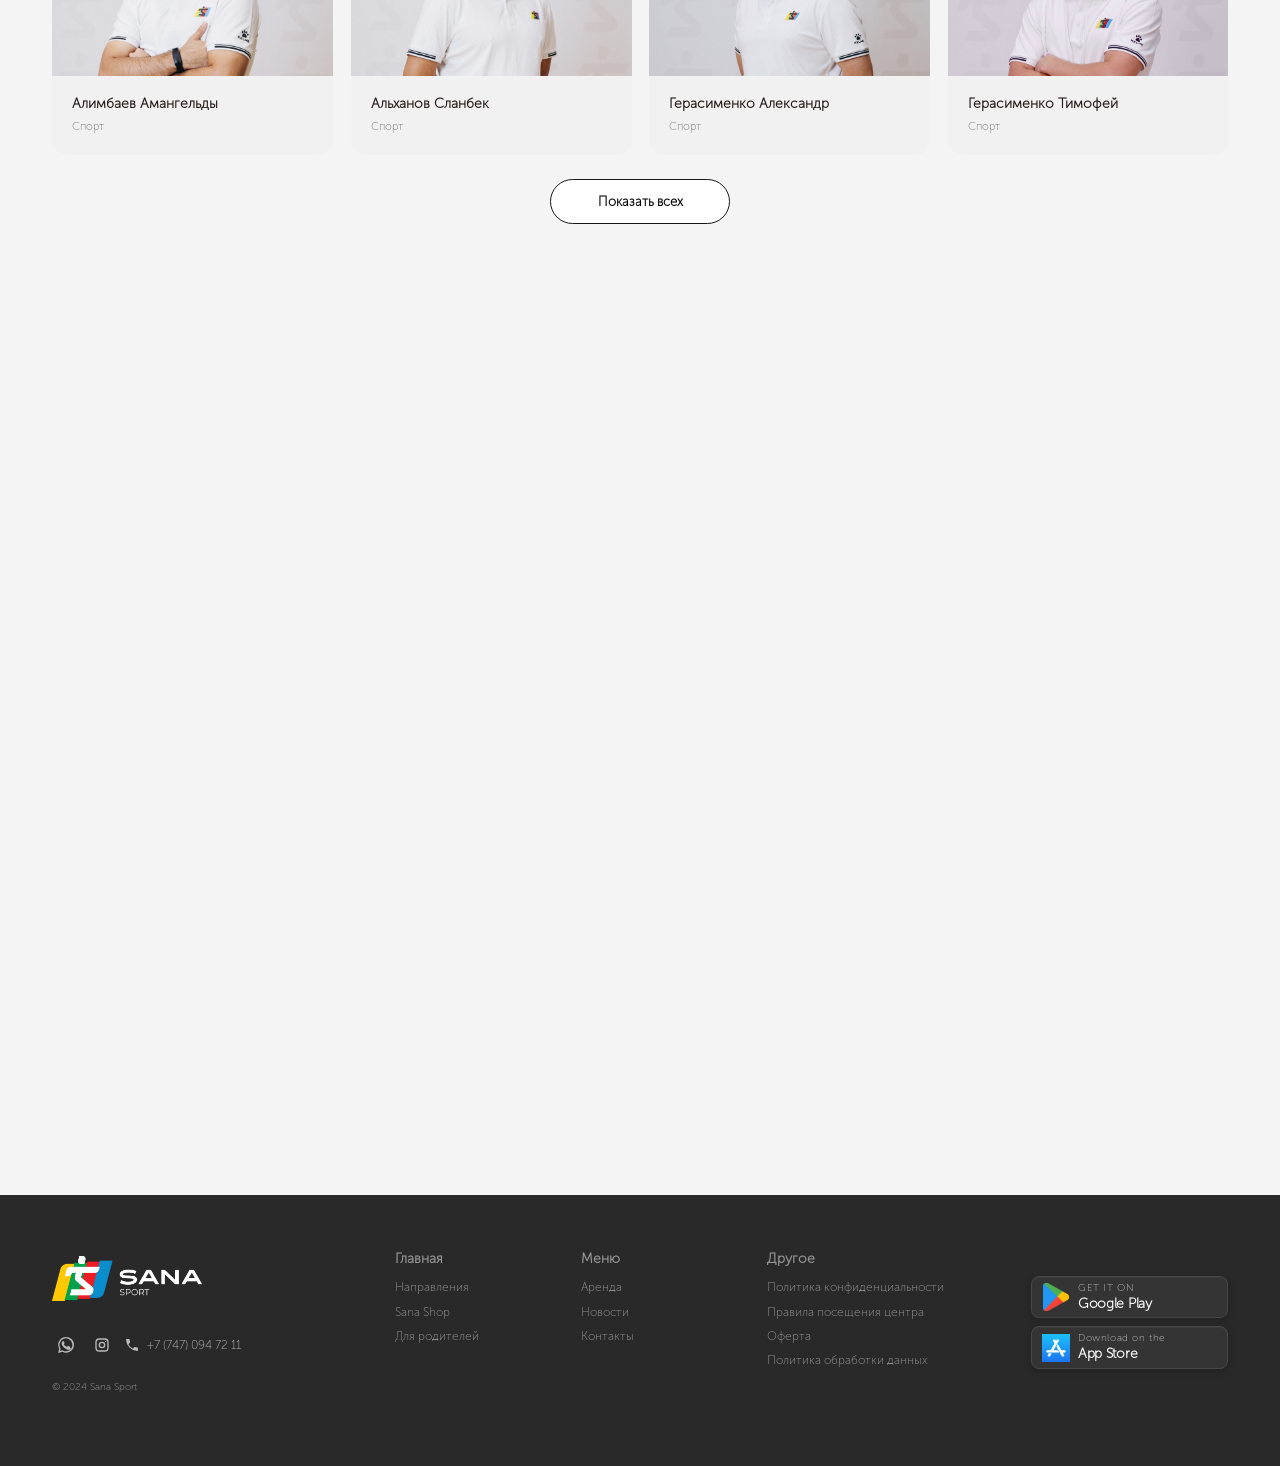
==== commit 659a0c97: "Polish homepage hero and shop section Co-authored-by: Copilot <223556219+Copilot@users.noreply.githu" ====
--- a/index.html
+++ b/index.html
@@ -5,7 +5,7 @@
   <meta name="viewport" content="width=device-width, initial-scale=1.0">
   <meta name="description" content="Sana Sport — семейный спортивный центр в Астане">
   <title>Sana Sport — семейный спортивный центр</title>
-  <link rel="stylesheet" href="styles.css?v=61">
+  <link rel="stylesheet" href="styles.css?v=62">
 </head>
 <body>
   <div class="topbar">
@@ -51,7 +51,7 @@
     <script src="https://static.kuula.io/embed.js" data-kuula="https://kuula.co/share/collection/7cM7F?logo=-1&info=0&fs=1&vr=1&zoom=1&sd=1&autorotate=-0.12&autopalt=1&thumbs=1&alpha=0.69&inst=ru" data-width="100%" data-height="640px"></script>
 
 
-    <section class="shop" id="shop"><div class="container shop__inner"><div><small class="eyebrow">НОВОЕ</small><h2>Sana Shop — фирменный мерч</h2><p>Худи, кепки и рюкзаки с символикой центра.</p><a class="button button--red" href="shop.html">Перейти в магазин</a></div><div class="shop-products"><span>HOODIE</span><span>CAP</span></div></div></section>
+    <section class="shop" id="shop"><div class="container shop__inner"><div><small class="eyebrow">НОВОЕ</small><h2>Sana Shop — фирменный мерч</h2><p>Худи, кепки и рюкзаки с символикой центра.</p><a class="button button--red" href="shop.html">Перейти в магазин</a></div><div class="shop-products"><img src="images/Rectangle 7.png" alt="Футболка Sana Sport"><img src="images/Rectangle 8.png" alt="Худи Sana Sport"></div></div></section>
 
     <section class="section container trainers" id="parents">
       <h2>Тренеры и преподаватели</h2>
--- a/styles.css
+++ b/styles.css
@@ -416,7 +416,7 @@
   --building-top: 31.5%;
   --building-width: 109.45%;
   --hero-zoom-from: 1.05;
-  --hero-zoom-to: 0.82;
+  --hero-zoom-to: 0.98;
   --hero-slide-from: -8%;
   --hero-slide: 8%;
   --hero-scene-duration: 3.1s;
@@ -1113,6 +1113,16 @@
   font-weight: 800;
 }
 .shop-products span + span {
+  height: 200px;
+}
+.shop-products img {
+  display: block;
+  width: 145px;
+  height: 160px;
+  border-radius: 18px 18px 0 0;
+  object-fit: cover;
+}
+.shop-products img + img {
   height: 200px;
 }
 .trainers > p {
@@ -1228,6 +1238,9 @@
   object-fit: cover;
   object-position: center;
 }
+.trainer-grid .trainer-photo {
+  object-position: center 25%;
+}
 .trainer-grid article:hover {
   transform: translateY(-3px);
   box-shadow: 0 10px 24px #0002;
@@ -1776,7 +1789,7 @@
   }
   .hero-shell {
     --hero-zoom-from: 1.05;
-    --hero-zoom-to: 0.9;
+    --hero-zoom-to: 1.02;
     --hero-slide-from: 0%;
     --hero-slide: 4%;
     aspect-ratio: auto;
@@ -1871,6 +1884,13 @@
     width: 110px;
   }
   .shop-products span + span {
+    height: 150px;
+  }
+  .shop-products img {
+    width: 110px;
+    height: 120px;
+  }
+  .shop-products img + img {
     height: 150px;
   }
   .tabs {
@@ -2752,17 +2772,6 @@
   object-fit: cover;
   object-position: center;
 }
-.product-image span {
-  position: absolute;
-  left: 13px;
-  top: 13px;
-  padding: 8px 13px;
-  border-radius: 20px;
-  background: #fff;
-  font-size: 11px;
-  font-weight: 800;
-  color: #07844e;
-}
 .product-info {
   padding: 17px 19px;
 }
@@ -2789,13 +2798,6 @@
 .product-info strong {
   font-size: 19px;
   color: #777;
-}
-.product-info small {
-  padding: 9px 13px;
-  border-radius: 20px;
-  background: #eee;
-  color: #666;
-  font-size: 10px;
 }
 .shop-page .contact {
   margin-top: 50px;
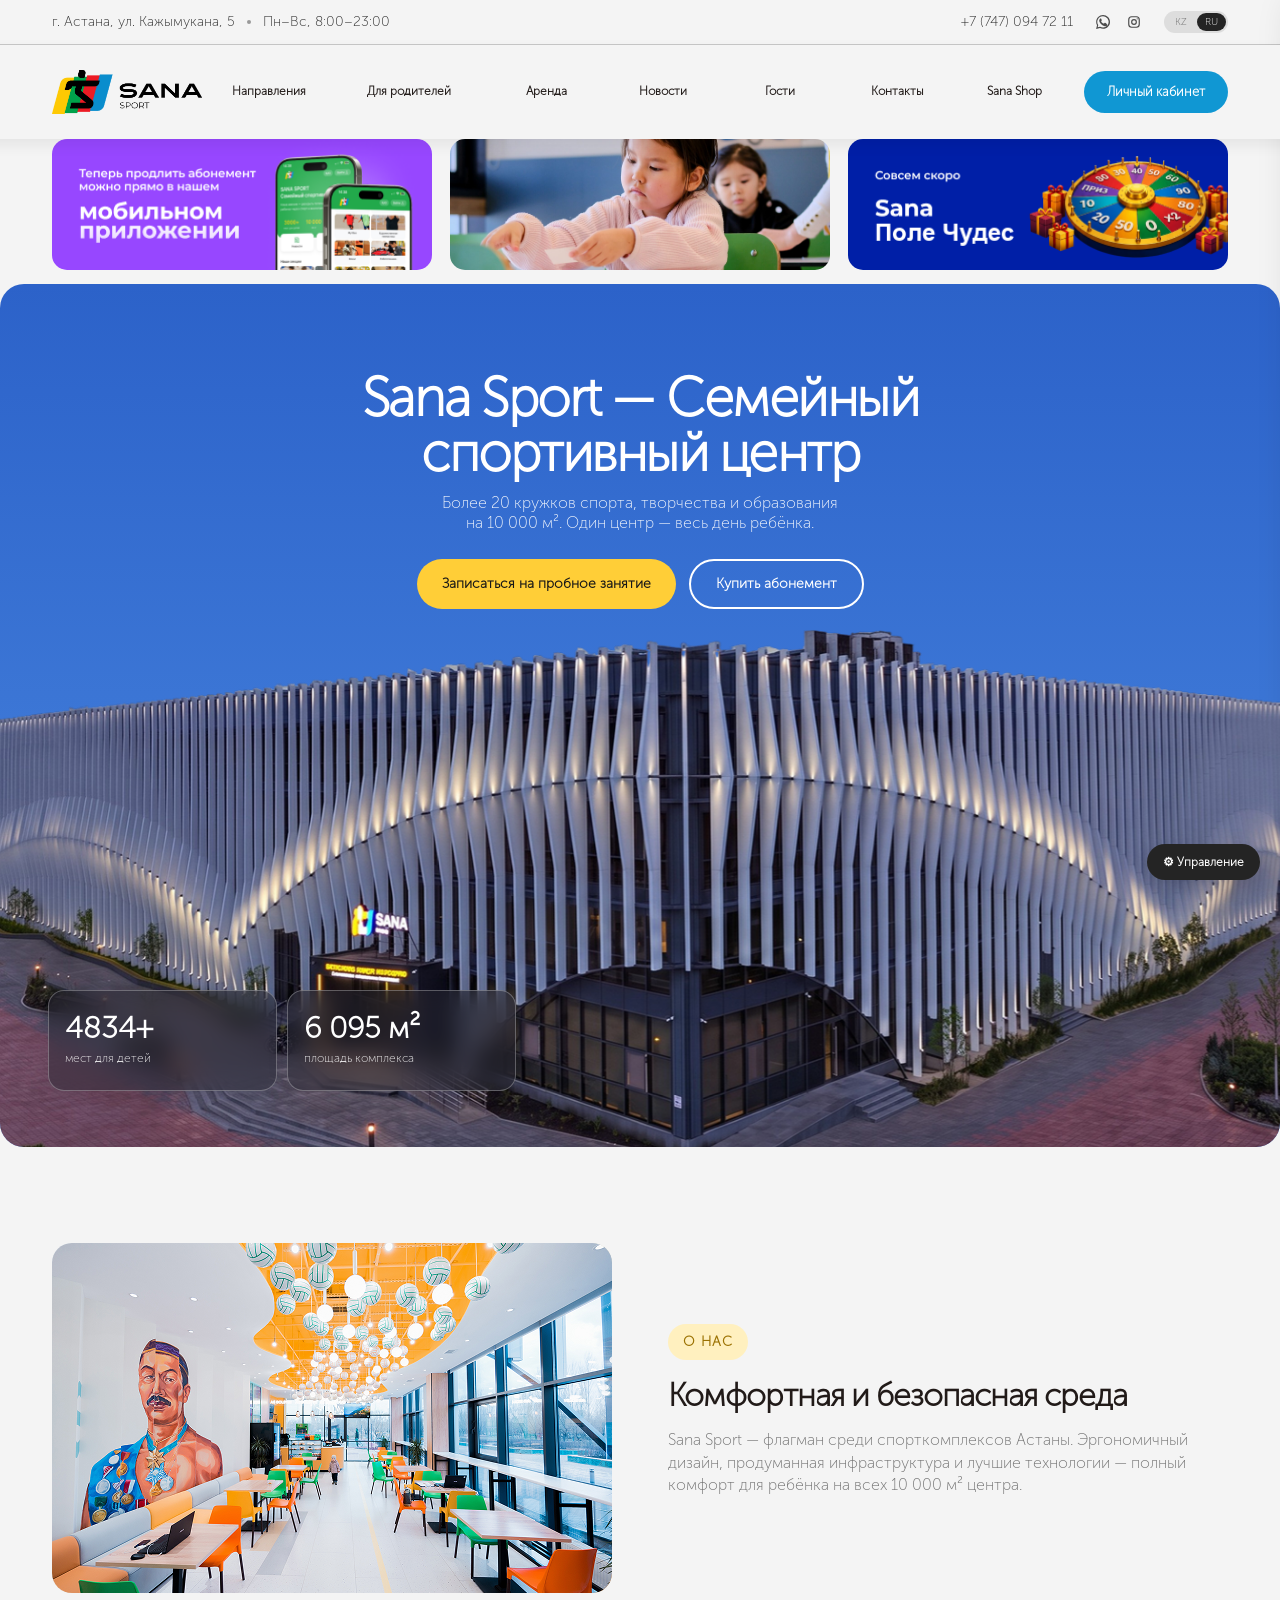
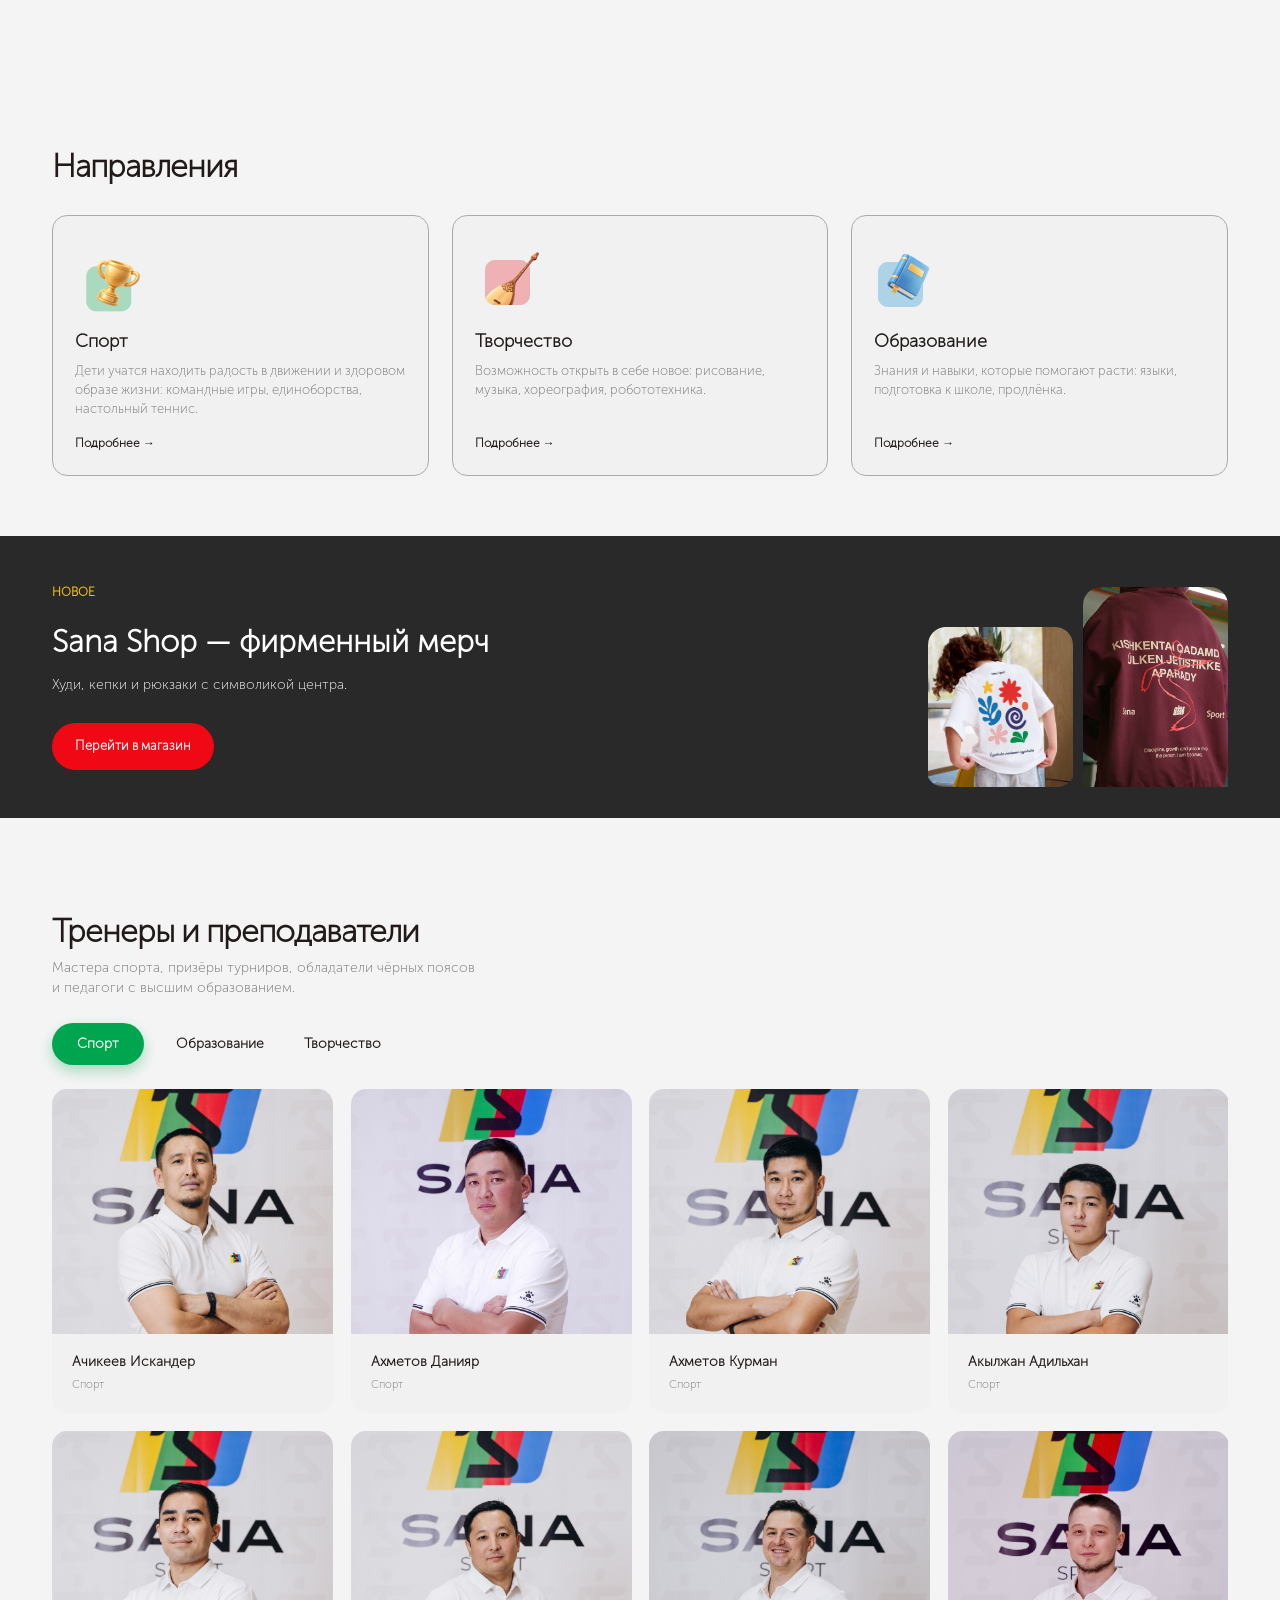
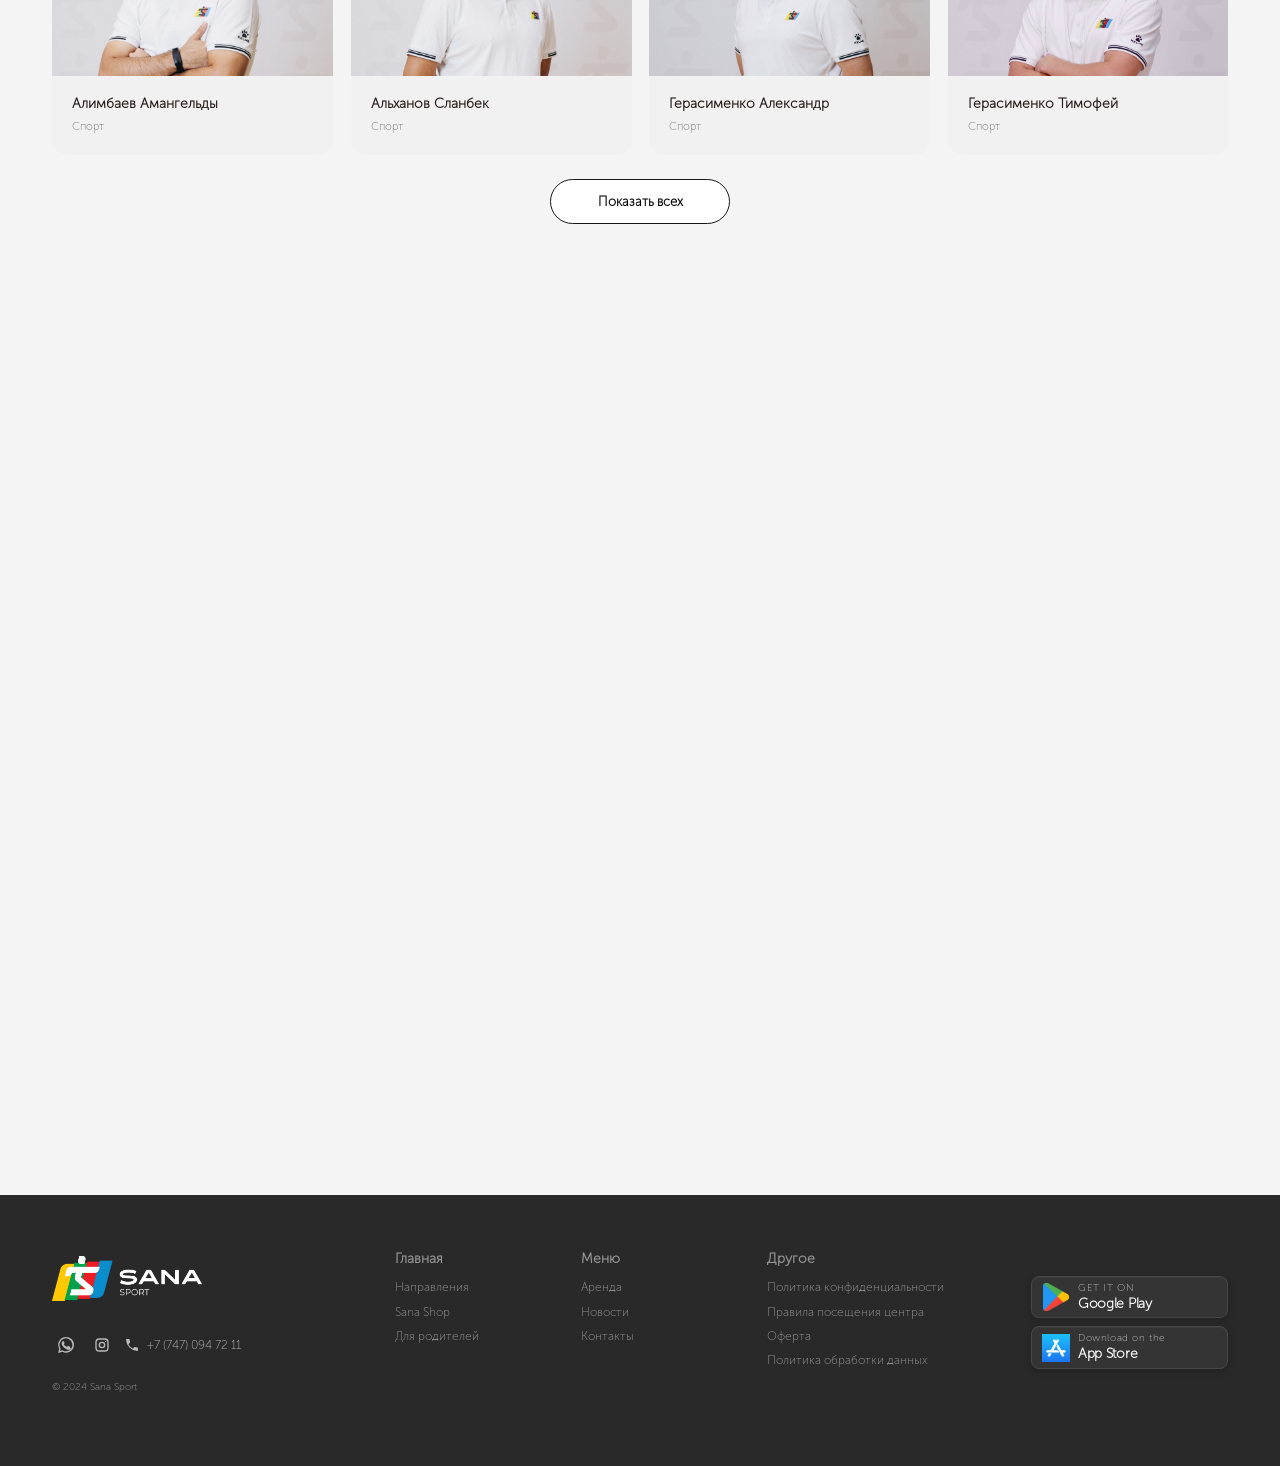
==== commit 215452c5: "Add Sana Sport guests gallery Co-authored-by: Copilot <223556219+Copilot@users.noreply.github.com>" ====
--- a/index.html
+++ b/index.html
@@ -5,7 +5,7 @@
   <meta name="viewport" content="width=device-width, initial-scale=1.0">
   <meta name="description" content="Sana Sport — семейный спортивный центр в Астане">
   <title>Sana Sport — семейный спортивный центр</title>
-  <link rel="stylesheet" href="styles.css?v=62">
+  <link rel="stylesheet" href="styles.css?v=63">
 </head>
 <body>
   <div class="topbar">
@@ -21,9 +21,9 @@
     <a class="logo" href="#top" aria-label="Sana Sport">
       <img src="images/Group 80.png" alt="Sana Sport">
     </a>
-    <button class="menu-toggle" aria-label="Открыть меню">☰</button>
+    <button class="menu-toggle" aria-label="Открыть меню" aria-expanded="false">☰</button>
     <nav class="nav">
-      <a href="directions.html">Направления</a><a href="parents.html">Для родителей</a><a href="rental.html">Аренда</a><a href="news.html">Новости</a><a href="contacts.html">Контакты</a><a href="shop.html">Sana Shop</a>
+      <a href="directions.html">Направления</a><a href="parents.html">Для родителей</a><a href="rental.html">Аренда</a><a href="news.html">Новости</a><a href="guests.html">Гости</a><a href="contacts.html">Контакты</a><a href="shop.html">Sana Shop</a>
     </nav>
     <a class="button button--blue header__account" href="https://sanasportt.bitrix24.site/crm_form_v5jyf/" target="_blank" rel="noopener noreferrer">Личный кабинет</a>
   </header>
@@ -132,6 +132,6 @@
 
   <footer class="footer"><div class="container footer__grid"><div><a class="logo logo--light" href="#top"><img src="images/Group 102.png" alt="Sana Sport"></a><div class="footer-social">◉　◎　◌</div><small>© 2024 Sana Sport</small></div><div><h4>Главная</h4><a href="directions.html">Направления</a><a href="shop.html">Sana Shop</a><a href="parents.html">Для родителей</a></div><div><h4>Меню</h4><a href="#shop">Аренда</a><a href="news.html">Новости</a><a href="contacts.html">Контакты</a></div><div><h4>Другое</h4><a href="privacy.html" target="_blank" rel="noopener noreferrer">Политика конфиденциальности</a><a href="rules.html" target="_blank" rel="noopener noreferrer">Правила посещения центра</a><a href="public-offer.html" target="_blank" rel="noopener noreferrer">Оферта</a><a href="privacy.html" target="_blank" rel="noopener noreferrer">Политика обработки данных</a></div><div class="footer__stores"><div class="footer__download-actions"><a class="store-badge store-badge--google" href="https://play.google.com/store/apps/details?id=kz.sanasport.app&pli=1" target="_blank" rel="noopener noreferrer" aria-label="Скачать в Google Play"><img class="store-badge__icon" src="images/google-play.png" alt="Google Play"><span class="store-badge__meta"><small>GET IT ON</small><strong>Google Play</strong></span></a><a class="store-badge store-badge--apple" href="https://apps.apple.com/kz/app/sanasport/id6756905506" target="_blank" rel="noopener noreferrer" aria-label="Скачать в App Store"><img class="store-badge__icon" src="images/app-store.png" alt="App Store"><span class="store-badge__meta"><small>Download on the</small><strong>App Store</strong></span></a></div></div></footer>
   <script src="trainer-profiles.js?v=2"></script>
-  <script src="script.js?v=26"></script>
+  <script src="script.js?v=27"></script>
 </body>
 </html>
--- a/styles.css
+++ b/styles.css
@@ -359,9 +359,25 @@
 }
 .menu-toggle {
   display: none;
+  min-width: 44px;
+  min-height: 44px;
+  padding: 10px;
   background: none;
   border: 0;
+  color: var(--ink);
   font-size: 24px;
+  cursor: pointer;
+}
+.menu-toggle__icon {
+  display: grid;
+  gap: 4px;
+  width: 22px;
+}
+.menu-toggle__icon i {
+  display: block;
+  height: 2px;
+  border-radius: 2px;
+  background: currentColor;
 }
 .promos {
   display: grid;
@@ -1690,10 +1706,17 @@
   }
   .nav {
     position: static;
-    gap: 12px;
-    font-size: 11px;
+    gap: 4px;
+    font-size: 10px;
     margin-left: auto;
     transform: none;
+  }
+  .nav a {
+    min-width: 0;
+    padding: 8px 6px;
+  }
+  .nav a[href="parents.html"] {
+    width: auto;
   }
   .hero h1 {
     font-size: 38px;
@@ -1710,6 +1733,14 @@
   }
   .trainer-photo {
     height: 200px;
+  }
+}
+@media (min-width: 701px) and (max-width: 840px) {
+  .header {
+    gap: 16px;
+  }
+  .header__account {
+    display: none;
   }
 }
 @media (max-width: 700px) {
@@ -4355,6 +4386,168 @@
   font-weight: 800;
 }
 
+/* Guest photo gallery */
+.guests-page .header {
+  margin-bottom: 26px;
+}
+.guests-hero {
+  position: relative;
+  display: flex;
+  min-height: 360px;
+  align-items: flex-end;
+  overflow: hidden;
+  border-radius: 36px;
+  background: #193550;
+  isolation: isolate;
+}
+.guests-hero::after {
+  position: absolute;
+  z-index: -1;
+  inset: 0;
+  content: "";
+  background: linear-gradient(90deg, #101c2dcc, #101c2d10 85%), linear-gradient(0deg, #101c2d66, transparent 65%);
+}
+.guests-hero__image {
+  position: absolute;
+  z-index: -2;
+  inset: 0;
+  width: 100%;
+  height: 100%;
+  object-fit: cover;
+  object-position: center 54%;
+  transform: scale(1.5);
+}
+.guests-hero__copy {
+  padding: 48px 56px;
+  color: #fff;
+}
+.guests-hero .eyebrow {
+  color: #ffd32a;
+  font-size: 13px;
+  font-weight: 700;
+  letter-spacing: 1.2px;
+}
+.guests-hero h1 {
+  margin: 12px 0 0;
+  font-size: clamp(38px, 5vw, 64px);
+  line-height: 1.08;
+  letter-spacing: -1.5px;
+}
+.guests-gallery {
+  margin-top: 28px;
+  margin-bottom: 60px;
+  padding: 72px 80px 80px;
+  border-radius: 42px;
+  background: #fff;
+  box-shadow: 0 8px 18px #0002;
+}
+.guests-gallery__heading {
+  margin-bottom: 30px;
+}
+.guests-gallery__heading .eyebrow {
+  color: var(--red);
+  font-size: 12px;
+  font-weight: 700;
+  letter-spacing: 1px;
+}
+.guests-gallery__heading h2 {
+  margin: 12px 0 8px;
+  font-size: clamp(28px, 3.5vw, 40px);
+  line-height: 1.15;
+  letter-spacing: -1px;
+}
+.guests-gallery__heading p {
+  margin: 0;
+  color: #7b7370;
+  font-size: 16px;
+}
+.guest-gallery {
+  column-count: 3;
+  column-gap: 22px;
+}
+.guest-gallery__item {
+  display: inline-block;
+  width: 100%;
+  margin: 0 0 22px;
+  overflow: hidden;
+  break-inside: avoid;
+  border: 1px solid #e4e4e4;
+  border-radius: 18px;
+  background: #fff;
+}
+.guest-gallery__item img {
+  display: block;
+  width: 100%;
+  aspect-ratio: 4 / 3;
+  object-fit: cover;
+}
+.guest-gallery__item--wide img {
+  aspect-ratio: 3 / 2;
+}
+.guest-gallery__item--portrait img {
+  aspect-ratio: 4 / 5;
+}
+.guest-gallery__item figcaption {
+  padding: 13px 16px 15px;
+  color: #5e5e5e;
+  font-size: 13px;
+  line-height: 1.4;
+}
+.guests-page .footer {
+  border-radius: 46px 46px 0 0;
+}
+@media (max-width: 900px) {
+  .guests-hero {
+    min-height: 320px;
+  }
+  .guests-hero__copy {
+    padding: 38px 40px;
+  }
+  .guests-gallery {
+    padding: 58px 48px 64px;
+  }
+  .guest-gallery {
+    column-count: 2;
+  }
+}
+@media (max-width: 700px) {
+  .guests-page .header {
+    margin-bottom: 14px;
+  }
+  .guests-hero {
+    min-height: 260px;
+    border-radius: 26px;
+  }
+  .guests-hero__copy {
+    padding: 28px 24px;
+  }
+  .guests-hero h1 {
+    font-size: clamp(34px, 9vw, 48px);
+    letter-spacing: -1px;
+  }
+  .guests-gallery {
+    margin-top: 18px;
+    margin-bottom: 36px;
+    padding: 42px 18px 44px;
+    border-radius: 28px;
+  }
+  .guests-gallery__heading {
+    margin-bottom: 22px;
+  }
+  .guests-gallery__heading p {
+    font-size: 14px;
+  }
+  .guest-gallery {
+    column-count: 1;
+  }
+  .guest-gallery__item {
+    margin-bottom: 16px;
+  }
+  .guests-page .footer {
+    border-radius: 28px 28px 0 0;
+  }
+}
+
 /* Modal copy follows the same hierarchy as the rest of the site. */
 :is(
   .direction-modal__content,
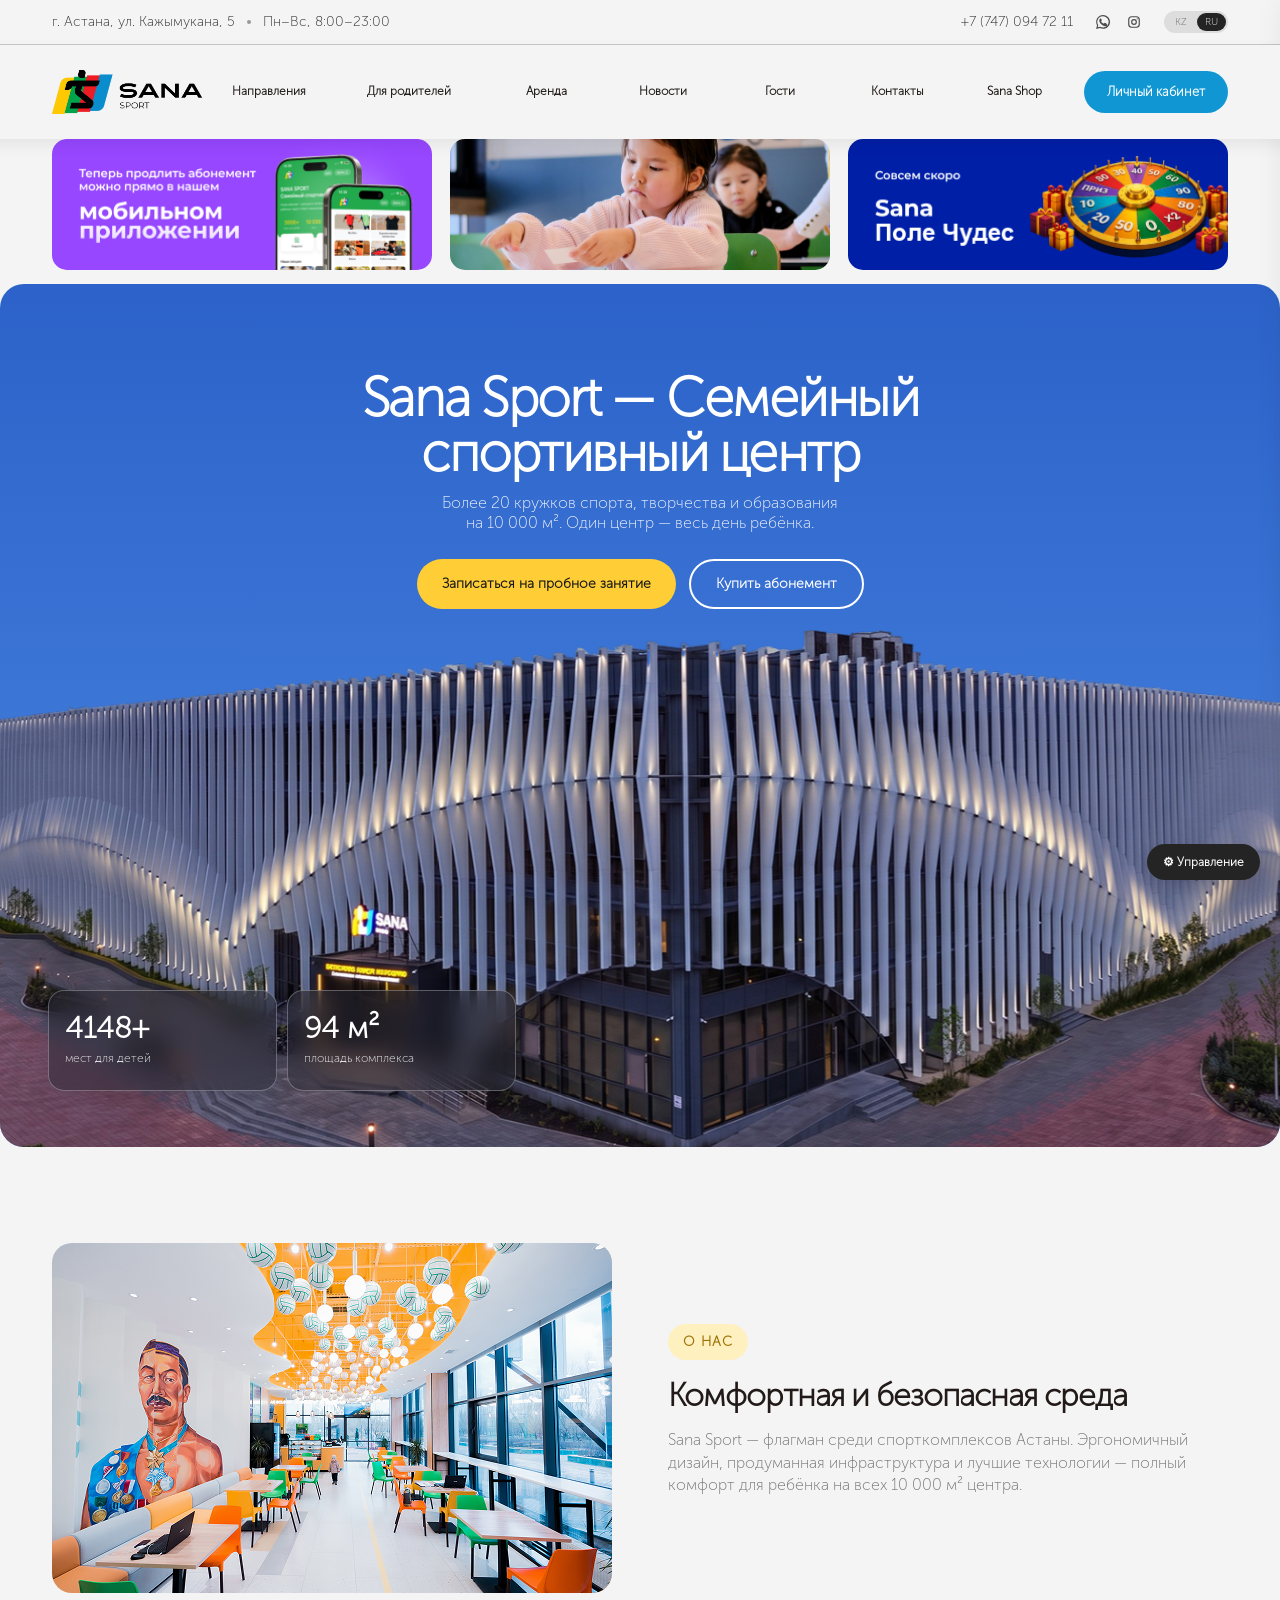
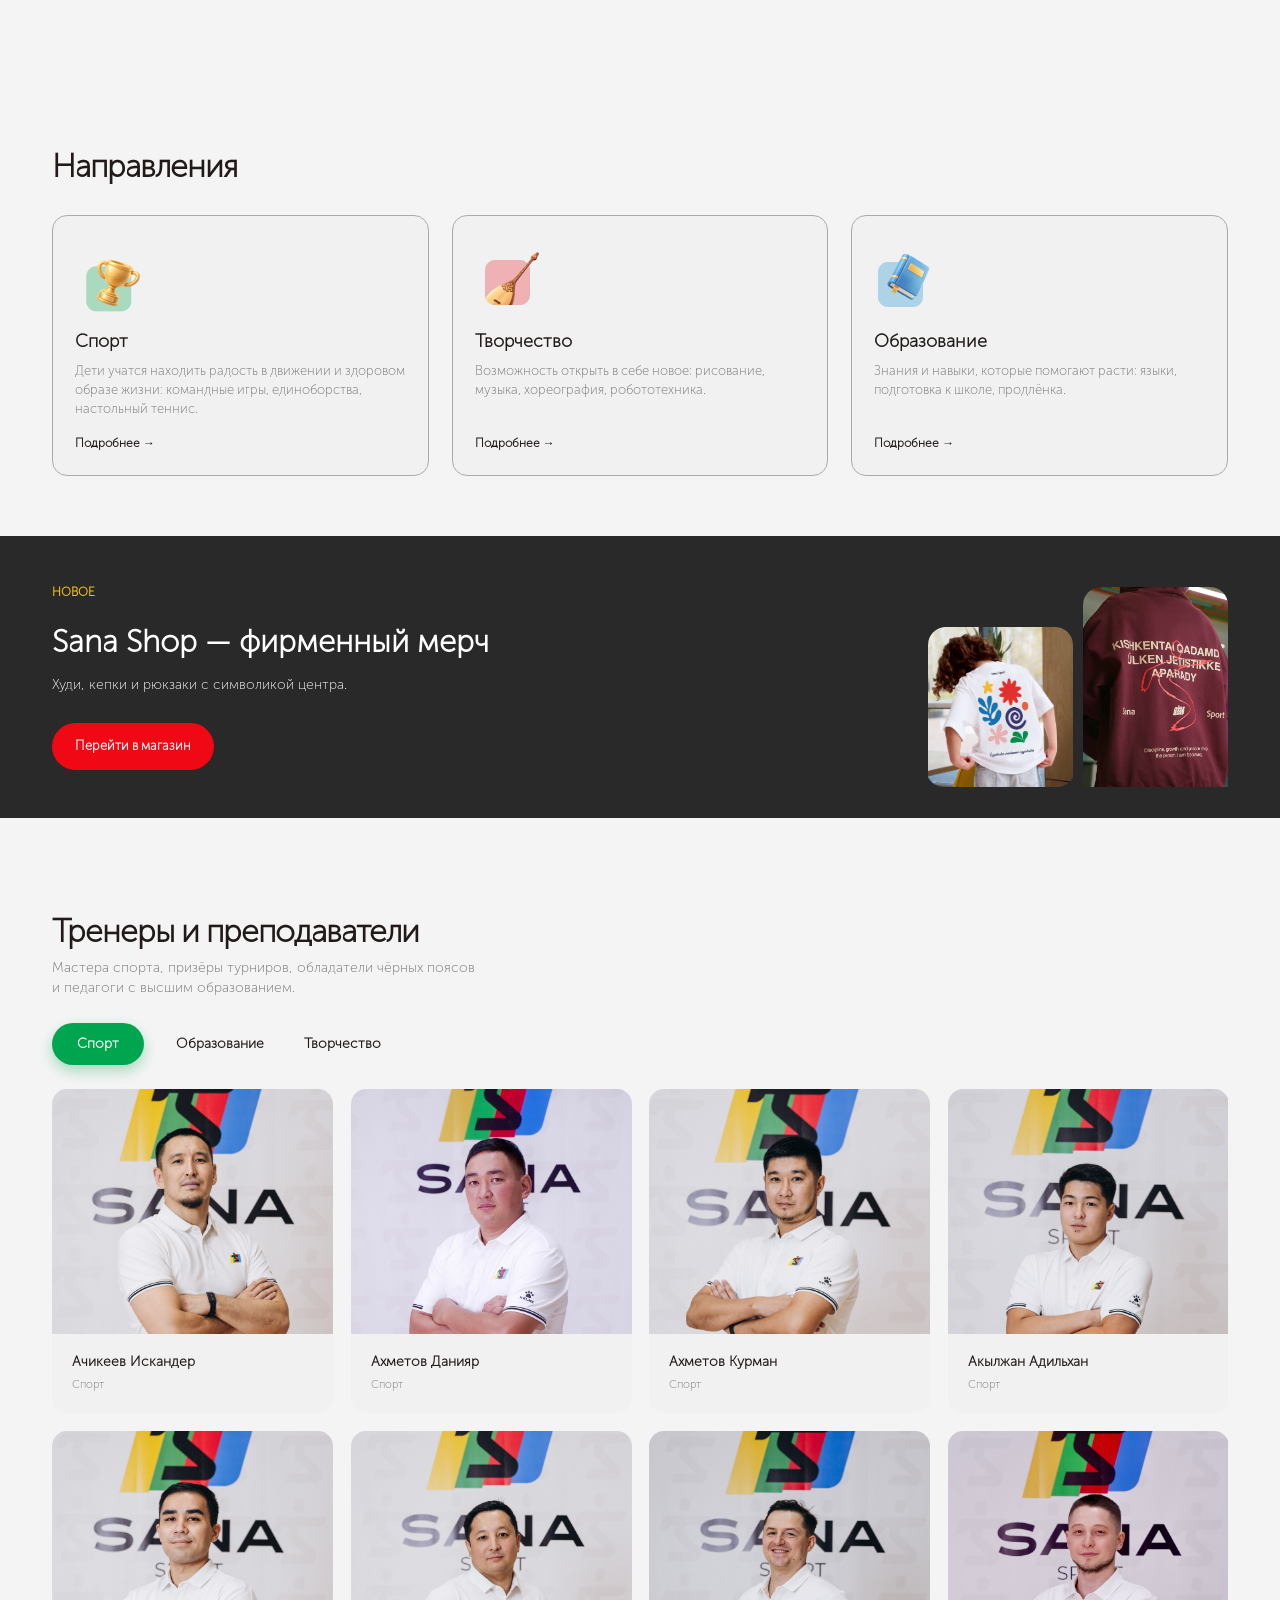
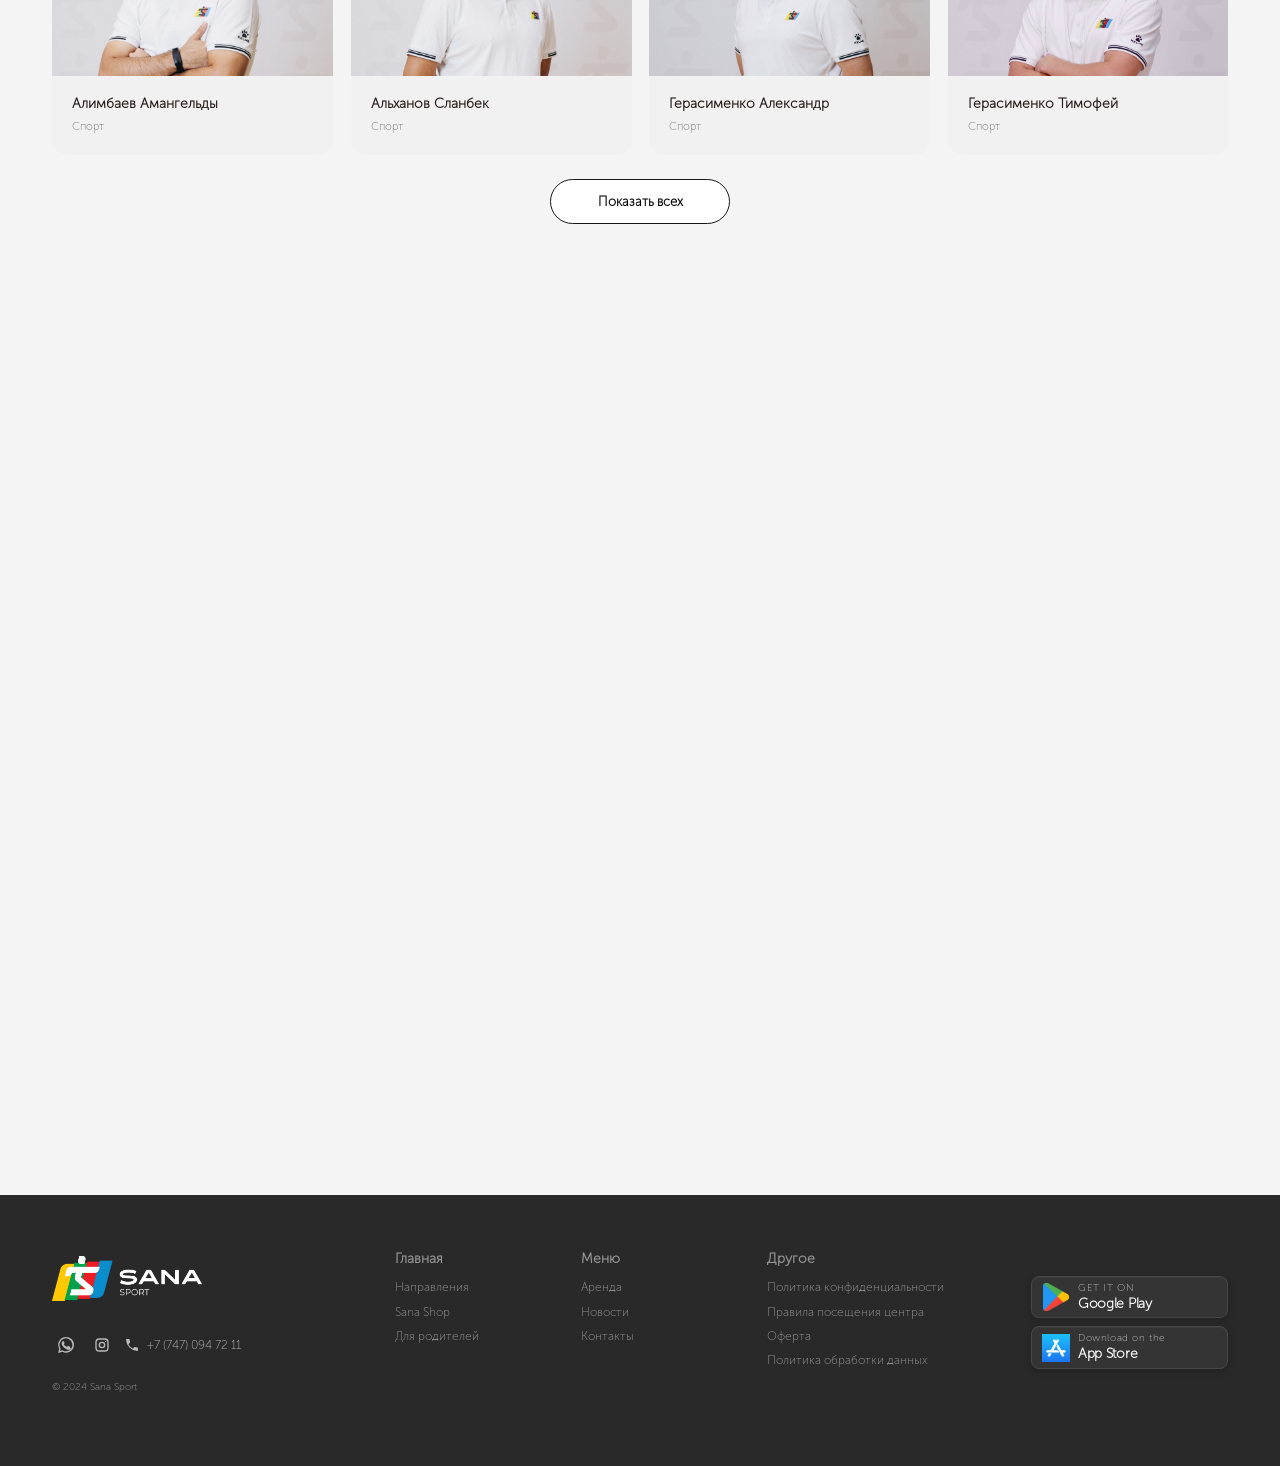
==== commit e4c27f13: "Update site content and direction photos Co-authored-by: Copilot <223556219+Copilot@users.noreply.gi" ====
--- a/index.html
+++ b/index.html
@@ -86,7 +86,7 @@
         <article data-trainer-category="sport"><img class="trainer-photo" src="images/sport_coaches/tazhiyev_nursultan.jpg" alt="Тажиев Нурсултан" loading="lazy"><h3>Тажиев Нурсултан</h3><p>Спорт</p></article>
         <article data-trainer-category="sport"><img class="trainer-photo" src="images/sport_coaches/zhevid_svyatoslav.jpg" alt="Жевидь Святослав" loading="lazy"><h3>Жевидь Святослав</h3><p>Спорт</p></article>
         <article data-trainer-category="sport"><img class="trainer-photo" src="images/sport_coaches/zhumash_laura.jpg" alt="Жумаш Лаура" loading="lazy"><h3>Жумаш Лаура</h3><p>Спорт</p></article>
-        <article data-trainer-category="education"><img class="trainer-photo" src="images/education_teachers/agybayev_sanzhar.jpg" alt="Агыбаев Санжар" loading="lazy"><h3>Агыбаев Санжар</h3><p>Образование</p><p>Выпускник Maqsut Narikbayev University по направлению «Международные отношения и дипломатия», магистрант AIU. Уровень английского языка — C1. Опыт работы — более 4 лет. Ученики достигали уровня B2 с уровня A2 за год и поступали в иностранные учебные заведения. IELTS 7.0.</p></article>
+        <article data-trainer-category="education"><img class="trainer-photo" src="images/education_teachers/agybayev_sanzhar.jpg" alt="Агыбаев Санжар" loading="lazy"><h3>Агыбаев Санжар</h3><p>Образование</p></article>
         <article data-trainer-category="education"><img class="trainer-photo" src="images/education_teachers/cherpityak_viloetta.jpg" alt="Черпитяк Виолетта" loading="lazy"><h3>Черпитяк Виолетта</h3><p>Образование</p></article>
         <article data-trainer-category="education"><img class="trainer-photo" src="images/education_teachers/kapanova_balsaya.jpg" alt="Капанова Балсая" loading="lazy"><h3>Капанова Балсая</h3><p>Образование</p></article>
         <article data-trainer-category="education"><img class="trainer-photo" src="images/education_teachers/kaziyeva_aidana.jpg" alt="Казиева Айдана" loading="lazy"><h3>Казиева Айдана</h3><p>Образование</p></article>
--- a/styles.css
+++ b/styles.css
@@ -24,6 +24,10 @@
   color: var(--ink);
   font: 400 14px/1.45 var(--display-font);
   background: #f4f4f4;
+}
+body.modal-open {
+  overflow: hidden;
+  overscroll-behavior: none;
 }
 :where(
   .hero h1,
@@ -1325,6 +1329,7 @@
   background: #0008;
   opacity: 0;
   pointer-events: none;
+  overscroll-behavior: contain;
   transition: opacity 250ms var(--ease-out);
 }
 .trainer-modal.is-open {
@@ -1370,6 +1375,7 @@
   min-height: 0;
   max-height: calc(100vh - 48px);
   overflow-y: auto;
+  overscroll-behavior: contain;
 }
 .trainer-modal__content small {
   color: var(--blue);
@@ -3811,32 +3817,33 @@
 }
 
 /* Local photography for all catalogue cards. */
-.direction-image--football { background-image: url("images/football.png"); }
-.direction-image--volley { background-image: url("images/volleyball.png"); }
-.direction-image--basket { background-image: url("images/basketball.png"); }
+.direction-image--football { background-image: url("directions/футбол.jpg"); }
+.direction-image--volley { background-image: url("directions/волейбол.jpg"); }
+.direction-image--basket { background-image: url("directions/баскетбол.jpg"); }
 .direction-image--jiujitsu,
-.direction-image--judo { background-image: url("images/judo.png"); }
-.direction-card[data-name="Джиу-джитсу"] .direction-card__image { background-image: url("images/jiujitsu.png"); }
-.direction-image--chess { background-image: url("images/chess.png"); }
-.direction-image--tennis { background-image: url("images/tennis.png"); }
+.direction-image--judo { background-image: url("directions/дзюдо.jpg"); }
+.direction-card[data-name="Джиу-джитсу"] .direction-card__image { background-image: url("directions/джиу-джитсу.jpg"); }
+.direction-image--chess { background-image: url("directions/шахмат.jpg"); }
+.direction-image--tennis { background-image: url("directions/теннис.jpg"); }
 .direction-image--boxing,
-.direction-image--muay { background-image: url("images/box.png"); }
-.direction-image--karate { background-image: url("images/karate.png"); }
-.direction-image--taekwondo { background-image: url("images/taekwondo.png"); }
+.direction-image--muay { background-image: url("directions/бокс.jpg"); }
+.direction-image--karate { background-image: url("directions/карате.jpg"); }
+.direction-image--taekwondo { background-image: url("directions/тхэквондо.jpg"); }
 .direction-image--robotics { background-image: url("images/robotics.png"); }
-.direction-image--english { background-image: url("images/english.png"); }
-.direction-image--school { background-image: url("images/daycare.png"); }
-.direction-image--preschool { background-image: url("images/preschool.png"); }
-.direction-image--kazakh { background-image: url("images/kazakh.png"); }
+.direction-image--english { background-image: url("directions/англ язык.jpg"); }
+.direction-image--school { background-image: url("directions/дошколка.jpg"); }
+.direction-image--preschool { background-image: url("directions/подготовка к школе.jpg"); }
+.direction-image--kazakh { background-image: url("directions/казахский язык.jpg"); }
 .direction-image--ai { background-image: url("images/ai.png"); }
-.direction-image--drawing { background-image: url("images/art.png"); }
-.direction-image--cooking { background-image: url("images/cooking.png"); }
-.direction-image--workshop { background-image: url("images/enbek.png"); }
-.direction-image--dombra { background-image: url("images/dombyra.png"); }
-.direction-image--piano { background-image: url("images/piano.png"); }
-.direction-image--vocal { background-image: url("images/vocal.png"); }
-.direction-image--gym { background-image: url("images/gymnastics.png"); }
-.direction-image--dance { background-image: url("images/dance.png"); }
+.direction-image--drawing { background-image: url("directions/рисование.jpg"); }
+.direction-image--cooking { background-image: url("directions/жас аспаз.jpg"); }
+.direction-image--workshop { background-image: url("directions/енбек.jpg"); }
+.direction-image--dombra { background-image: url("directions/домбыра.jpg"); }
+.direction-image--piano { background-image: url("directions/домбыра.jpg"); }
+.direction-image--vocal { background-image: url("directions/вокал.jpg"); }
+.direction-image--gym { background-image: url("directions/афк.jpg"); }
+.direction-image--dance { background-image: url("directions/спортивно-бальные танцы.jpg"); }
+.direction-card[data-name="Ballet"] .direction-card__image { background-image: url("directions/балет.jpg"); }
 .parent-image--adults { background-image: url("images/parent1.jpg"); }
 .parent-image--lecture { background-image: url("images/parent2.png"); }
 .parent-image--nutrition { background-image: url("images/parent3.png"); }
@@ -4390,158 +4397,234 @@
 .guests-page .header {
   margin-bottom: 26px;
 }
+.guests-frame {
+  width: min(1440px, calc(100% - 48px));
+  min-height: 2583px;
+  margin: 0 auto 60px;
+  overflow: hidden;
+  border-radius: 50px;
+  background: #fff;
+  box-shadow: 0 8px 18px #0002;
+}
 .guests-hero {
   position: relative;
   display: flex;
-  min-height: 360px;
+  width: 100%;
+  aspect-ratio: 1440 / 770;
   align-items: flex-end;
   overflow: hidden;
-  border-radius: 36px;
-  background: #193550;
-  isolation: isolate;
 }
 .guests-hero::after {
   position: absolute;
-  z-index: -1;
-  inset: 0;
+  z-index: 1;
+  inset: 45% 0 0;
   content: "";
-  background: linear-gradient(90deg, #101c2dcc, #101c2d10 85%), linear-gradient(0deg, #101c2d66, transparent 65%);
+  background: linear-gradient(0deg, rgb(0 0 0 / 42%), transparent);
+  pointer-events: none;
 }
 .guests-hero__image {
   position: absolute;
-  z-index: -2;
+  z-index: 0;
   inset: 0;
   width: 100%;
   height: 100%;
   object-fit: cover;
-  object-position: center 54%;
-  transform: scale(1.5);
+  object-position: center;
 }
 .guests-hero__copy {
+  position: relative;
+  z-index: 2;
   padding: 48px 56px;
   color: #fff;
+  text-shadow: 0 2px 8px #000b;
 }
 .guests-hero .eyebrow {
-  color: #ffd32a;
-  font-size: 13px;
-  font-weight: 700;
-  letter-spacing: 1.2px;
-}
-.guests-hero h1 {
-  margin: 12px 0 0;
-  font-size: clamp(38px, 5vw, 64px);
-  line-height: 1.08;
-  letter-spacing: -1.5px;
-}
-.guests-gallery {
-  margin-top: 28px;
-  margin-bottom: 60px;
-  padding: 72px 80px 80px;
-  border-radius: 42px;
-  background: #fff;
-  box-shadow: 0 8px 18px #0002;
-}
-.guests-gallery__heading {
-  margin-bottom: 30px;
-}
-.guests-gallery__heading .eyebrow {
-  color: var(--red);
+  display: inline-block;
+  padding: 5px 12px;
+  border-radius: 999px;
+  background: #ffd32a;
+  color: #242424;
   font-size: 12px;
   font-weight: 700;
-  letter-spacing: 1px;
-}
-.guests-gallery__heading h2 {
-  margin: 12px 0 8px;
-  font-size: clamp(28px, 3.5vw, 40px);
-  line-height: 1.15;
+  letter-spacing: 0;
+  text-shadow: none;
+}
+.guests-hero h1 {
+  margin: 8px 0 6px;
+  font-size: clamp(30px, 4vw, 48px);
+  line-height: 1.08;
   letter-spacing: -1px;
-}
-.guests-gallery__heading p {
+  font-weight: 800;
+}
+.guests-hero__copy p {
   margin: 0;
-  color: #7b7370;
-  font-size: 16px;
+  font-size: 14px;
+  line-height: 1.35;
+}
+.guests-gallery {
+  padding: 70px 40px 48px;
 }
 .guest-gallery {
-  column-count: 3;
-  column-gap: 22px;
+  display: grid;
+  grid-template-columns: repeat(3, minmax(0, 1fr));
+  gap: 16px;
+}
+.guest-gallery__column {
+  display: flex;
+  min-width: 0;
+  flex-direction: column;
+  gap: 8px;
 }
 .guest-gallery__item {
-  display: inline-block;
+  position: relative;
   width: 100%;
-  margin: 0 0 22px;
+  margin: 0;
   overflow: hidden;
-  break-inside: avoid;
-  border: 1px solid #e4e4e4;
-  border-radius: 18px;
-  background: #fff;
+  border-radius: 12px;
+  isolation: isolate;
 }
 .guest-gallery__item img {
   display: block;
   width: 100%;
-  aspect-ratio: 4 / 3;
+  height: auto;
+  margin-inline: auto;
   object-fit: cover;
-}
-.guest-gallery__item--wide img {
-  aspect-ratio: 3 / 2;
+  object-position: center;
+  transition: transform 280ms ease;
+}
+.guest-gallery__caption {
+  position: absolute;
+  z-index: 1;
+  inset: auto 0 0;
+  display: grid;
+  gap: 4px;
+  padding: 48px 16px 14px;
+  color: #fff;
+  background: linear-gradient(0deg, rgb(0 0 0 / 88%), rgb(0 0 0 / 58%) 58%, transparent);
+  opacity: 0;
+  transform: translateY(10px);
+  visibility: hidden;
+  transition:
+    opacity 220ms ease,
+    transform 220ms ease,
+    visibility 0s linear 220ms;
+  pointer-events: none;
+}
+.guest-gallery__caption strong {
+  font-size: clamp(14px, 1.4vw, 20px);
+  line-height: 1.15;
+}
+.guest-gallery__caption span {
+  font-size: clamp(11px, 0.9vw, 13px);
+  line-height: 1.3;
+}
+.guest-gallery__item:focus-visible {
+  outline: 3px solid #ffd32a;
+  outline-offset: -3px;
+}
+.guest-gallery__item:focus-visible .guest-gallery__caption {
+  opacity: 1;
+  transform: translateY(0);
+  visibility: visible;
+  transition-delay: 0s;
+}
+@media (hover: hover) {
+  .guest-gallery__item:hover img {
+    transform: scale(1.035);
+  }
+  .guest-gallery__item:hover .guest-gallery__caption {
+    opacity: 1;
+    transform: translateY(0);
+    visibility: visible;
+    transition-delay: 0s;
+  }
+}
+@media (hover: none) {
+  .guest-gallery__caption {
+    opacity: 1;
+    transform: none;
+    visibility: visible;
+    transition: none;
+  }
+}
+@media (prefers-reduced-motion: reduce) {
+  .guest-gallery__item img,
+  .guest-gallery__caption {
+    transition: none;
+  }
+  .guest-gallery__item:hover img,
+  .guest-gallery__item:focus-visible img {
+    transform: none;
+  }
 }
 .guest-gallery__item--portrait img {
-  aspect-ratio: 4 / 5;
-}
-.guest-gallery__item figcaption {
-  padding: 13px 16px 15px;
-  color: #5e5e5e;
-  font-size: 13px;
-  line-height: 1.4;
+  aspect-ratio: 0.84;
+}
+.guest-gallery__item--square img {
+  aspect-ratio: 0.98;
+}
+.guest-gallery__item--landscape img {
+  aspect-ratio: 1.12;
+}
+.guest-gallery__item--caption-crop img {
+  aspect-ratio: 1.05;
+  object-fit: cover;
+  object-position: center 30%;
+}
+.guest-gallery__column:first-child > .guest-gallery__item:last-child img,
+.guest-gallery__column:last-child > .guest-gallery__item:last-child img {
+  aspect-ratio: 1.305;
 }
 .guests-page .footer {
   border-radius: 46px 46px 0 0;
 }
 @media (max-width: 900px) {
-  .guests-hero {
-    min-height: 320px;
+  .guests-frame {
+    border-radius: 40px;
   }
   .guests-hero__copy {
-    padding: 38px 40px;
+    padding: 34px 40px;
   }
   .guests-gallery {
-    padding: 58px 48px 64px;
-  }
-  .guest-gallery {
-    column-count: 2;
+    padding: 60px 24px 36px;
   }
 }
 @media (max-width: 700px) {
   .guests-page .header {
     margin-bottom: 14px;
   }
-  .guests-hero {
-    min-height: 260px;
+  .guests-frame {
+    width: calc(100% - 32px);
+    min-height: 0;
+    margin-bottom: 36px;
     border-radius: 26px;
   }
   .guests-hero__copy {
-    padding: 28px 24px;
+    padding: 18px 20px;
   }
   .guests-hero h1 {
-    font-size: clamp(34px, 9vw, 48px);
+    margin: 5px 0 3px;
+    font-size: clamp(20px, 6vw, 30px);
     letter-spacing: -1px;
   }
+  .guests-hero .eyebrow {
+    padding: 3px 8px;
+    font-size: 9px;
+  }
+  .guests-hero__copy p {
+    font-size: clamp(8px, 2.5vw, 11px);
+  }
   .guests-gallery {
-    margin-top: 18px;
-    margin-bottom: 36px;
-    padding: 42px 18px 44px;
-    border-radius: 28px;
-  }
-  .guests-gallery__heading {
-    margin-bottom: 22px;
-  }
-  .guests-gallery__heading p {
-    font-size: 14px;
+    padding: 42px 8px 30px;
   }
   .guest-gallery {
-    column-count: 1;
+    gap: 6px;
+  }
+  .guest-gallery__column {
+    gap: 6px;
   }
   .guest-gallery__item {
-    margin-bottom: 16px;
+    border-radius: 8px;
   }
   .guests-page .footer {
     border-radius: 28px 28px 0 0;
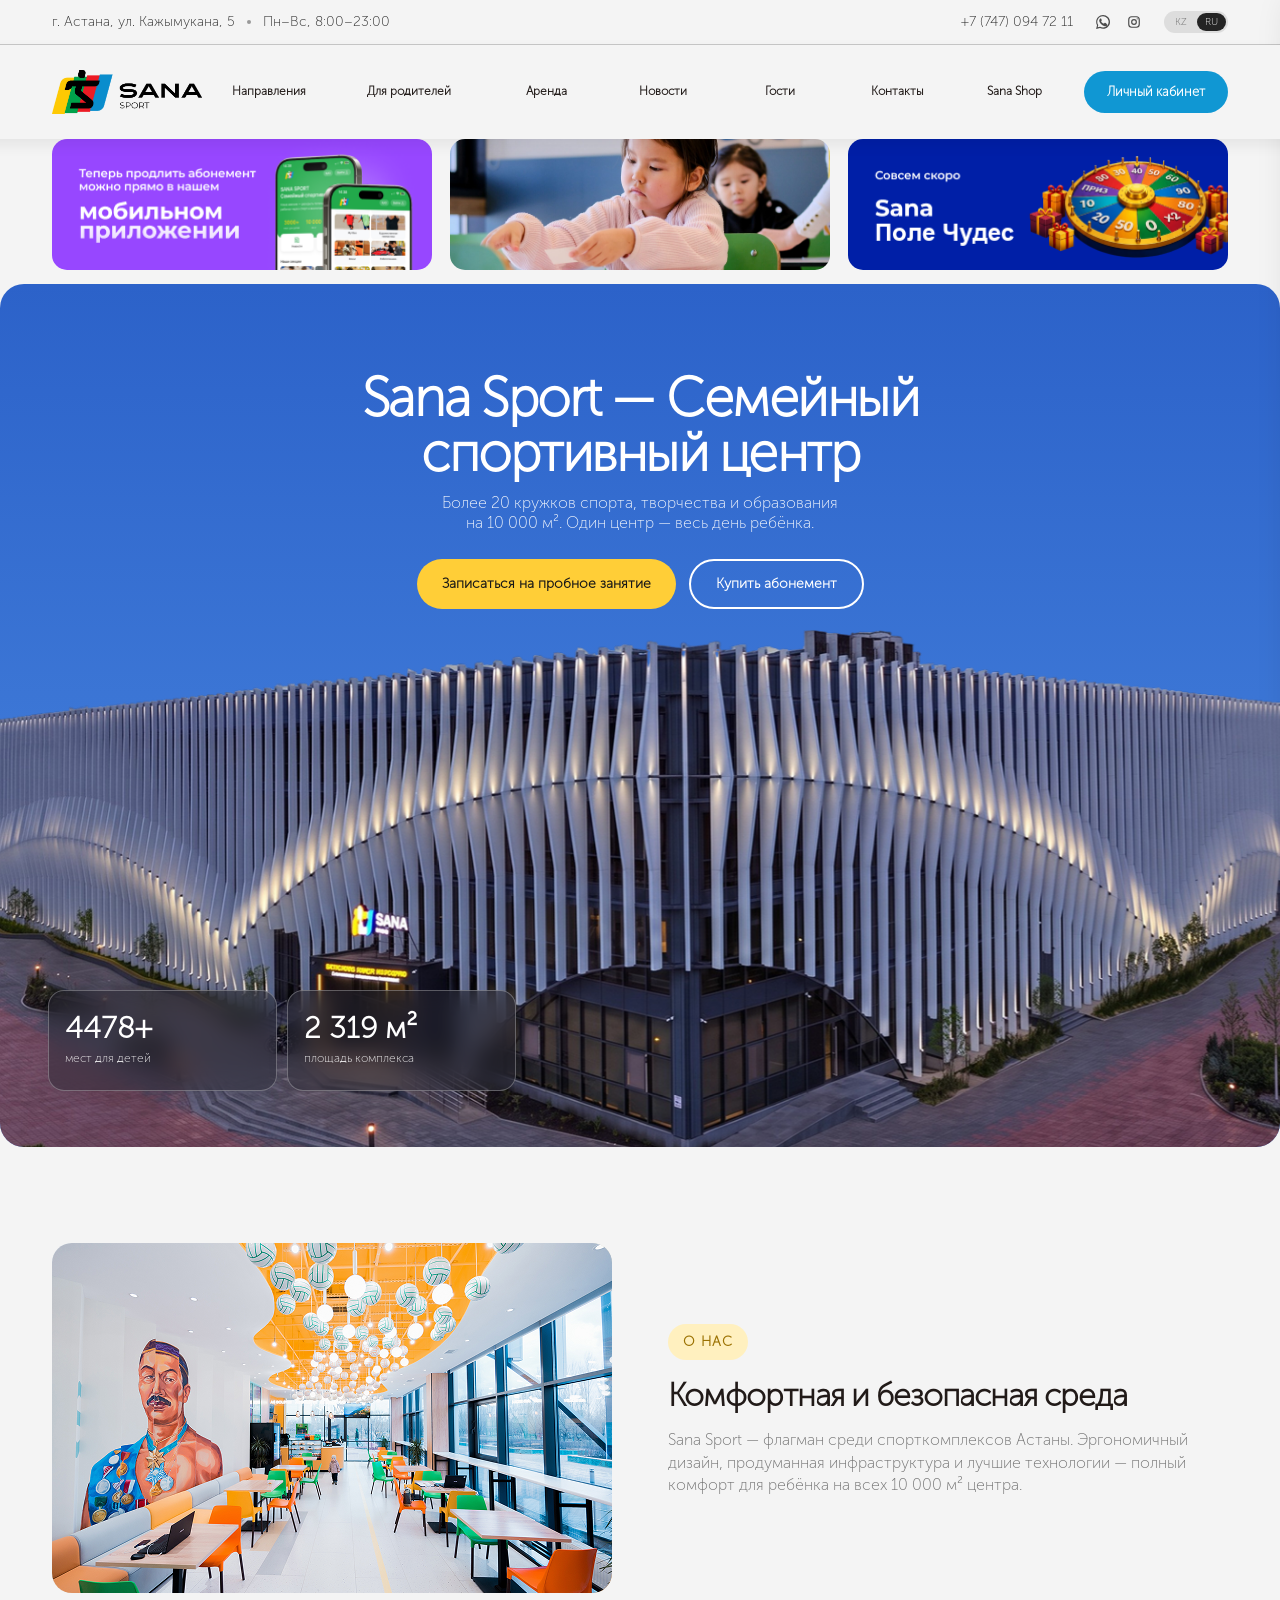
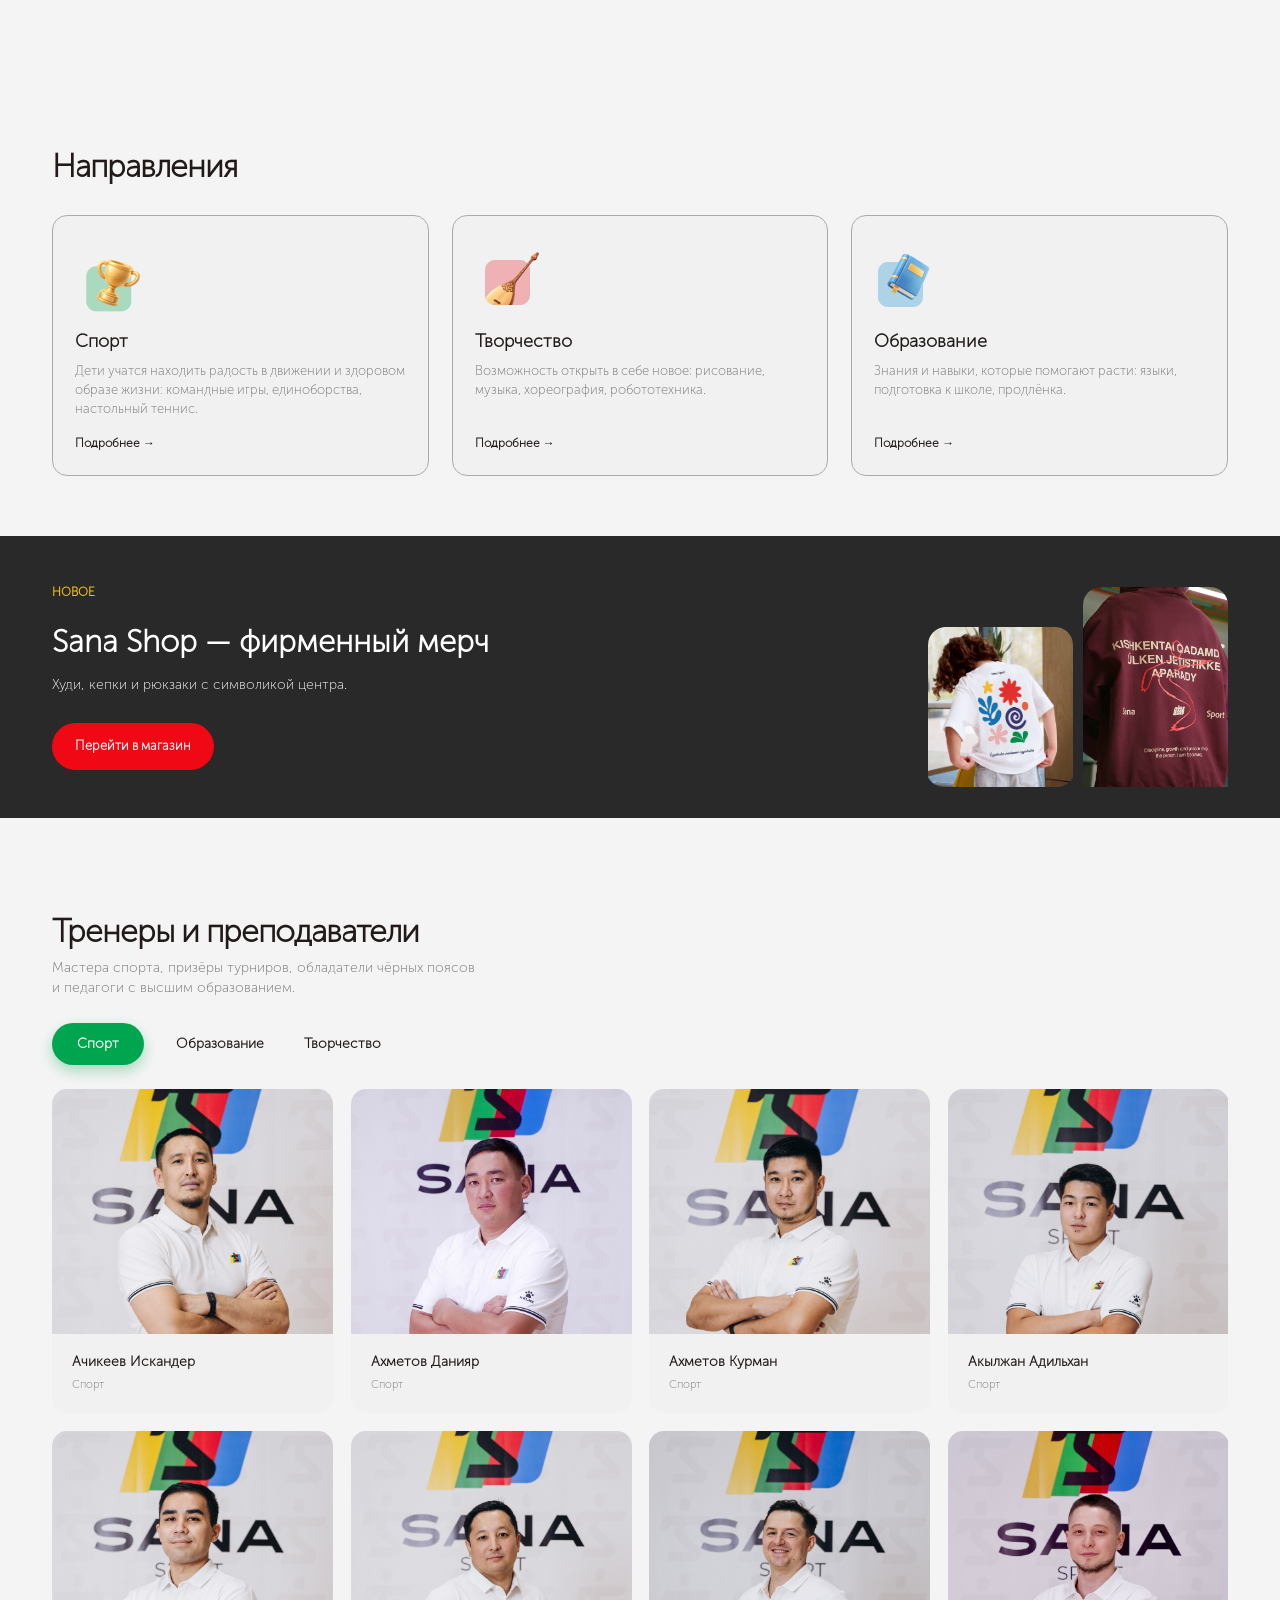
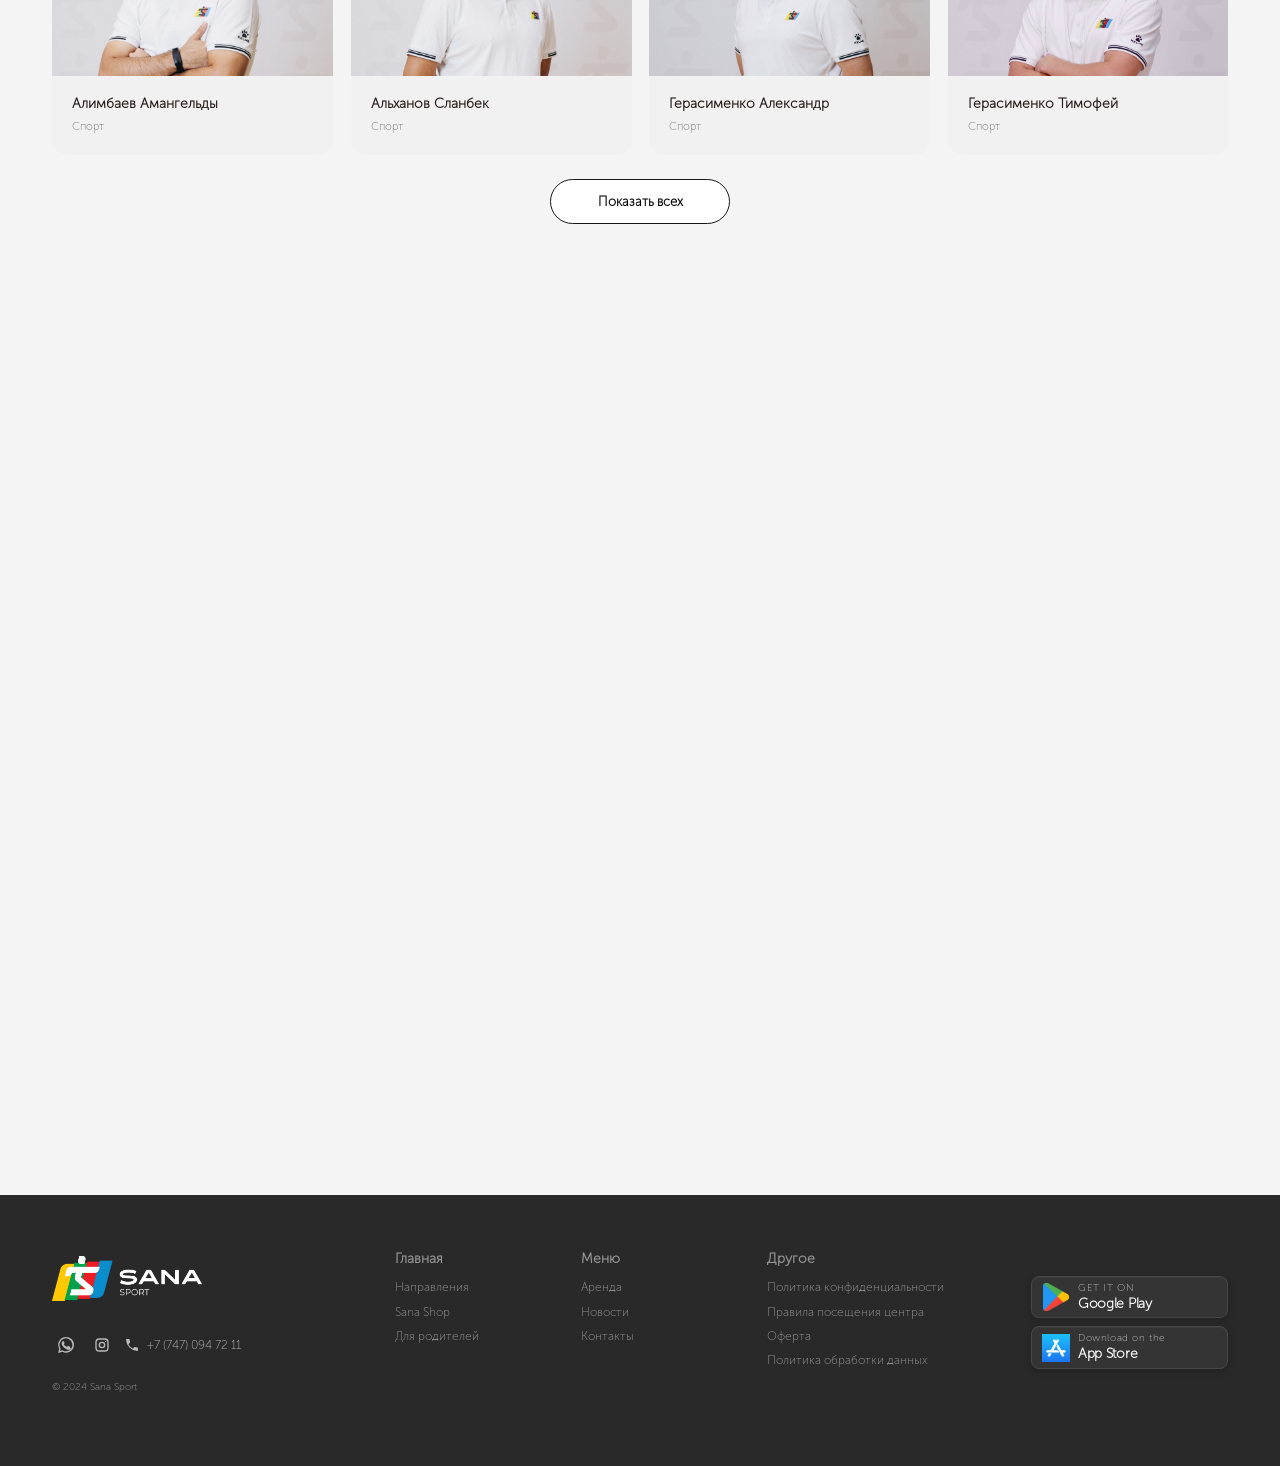
==== commit 60e84815: "Hide admin launcher from public site Co-authored-by: Copilot <223556219+Copilot@users.noreply.github" ====
--- a/index.html
+++ b/index.html
@@ -113,7 +113,6 @@
     <section class="contact container" id="contact"><div><h2>Получите бесплатный<br>пробный урок</h2><p>Оставьте контакты — вам перезвонят и подберут<br>удобное направление и время.</p></div><form action="https://sanasportt.bitrix24.site/crm_form_v5jyf/" method="get" target="_blank" rel="noopener noreferrer"><input type="text" placeholder="Ваше имя" required><input type="tel" placeholder="Телефон родителя" required><button class="button button--dark" type="submit">Отправить заявку</button><span class="form-status" role="status"></span></form></section>
   </main>
 
-  <button class="admin-launcher" id="admin-open" type="button" aria-label="Открыть управление сайтом">⚙ Управление</button>
   <aside class="admin-panel" id="admin-panel" aria-hidden="true">
     <div class="admin-panel__header"><div><small>ПАНЕЛЬ УПРАВЛЕНИЯ</small><h2>Наполнение сайта</h2></div><button class="admin-close" id="admin-close" type="button" aria-label="Закрыть">×</button></div>
     <p class="admin-note">Изменения сохраняются в этом браузере. Фотографии можно добавить в формате JPG, PNG или WebP.</p>
--- a/styles.css
+++ b/styles.css
@@ -3842,7 +3842,8 @@
 .direction-image--piano { background-image: url("directions/домбыра.jpg"); }
 .direction-image--vocal { background-image: url("directions/вокал.jpg"); }
 .direction-image--gym { background-image: url("directions/афк.jpg"); }
-.direction-image--dance { background-image: url("directions/спортивно-бальные танцы.jpg"); }
+.direction-image--dance { background-image: url("images/dance.png"); }
+.direction-card[data-name="Спортивно-бальные танцы"] .direction-card__image { background-image: url("directions/спортивно-бальные танцы.jpg"); }
 .direction-card[data-name="Ballet"] .direction-card__image { background-image: url("directions/балет.jpg"); }
 .parent-image--adults { background-image: url("images/parent1.jpg"); }
 .parent-image--lecture { background-image: url("images/parent2.png"); }
